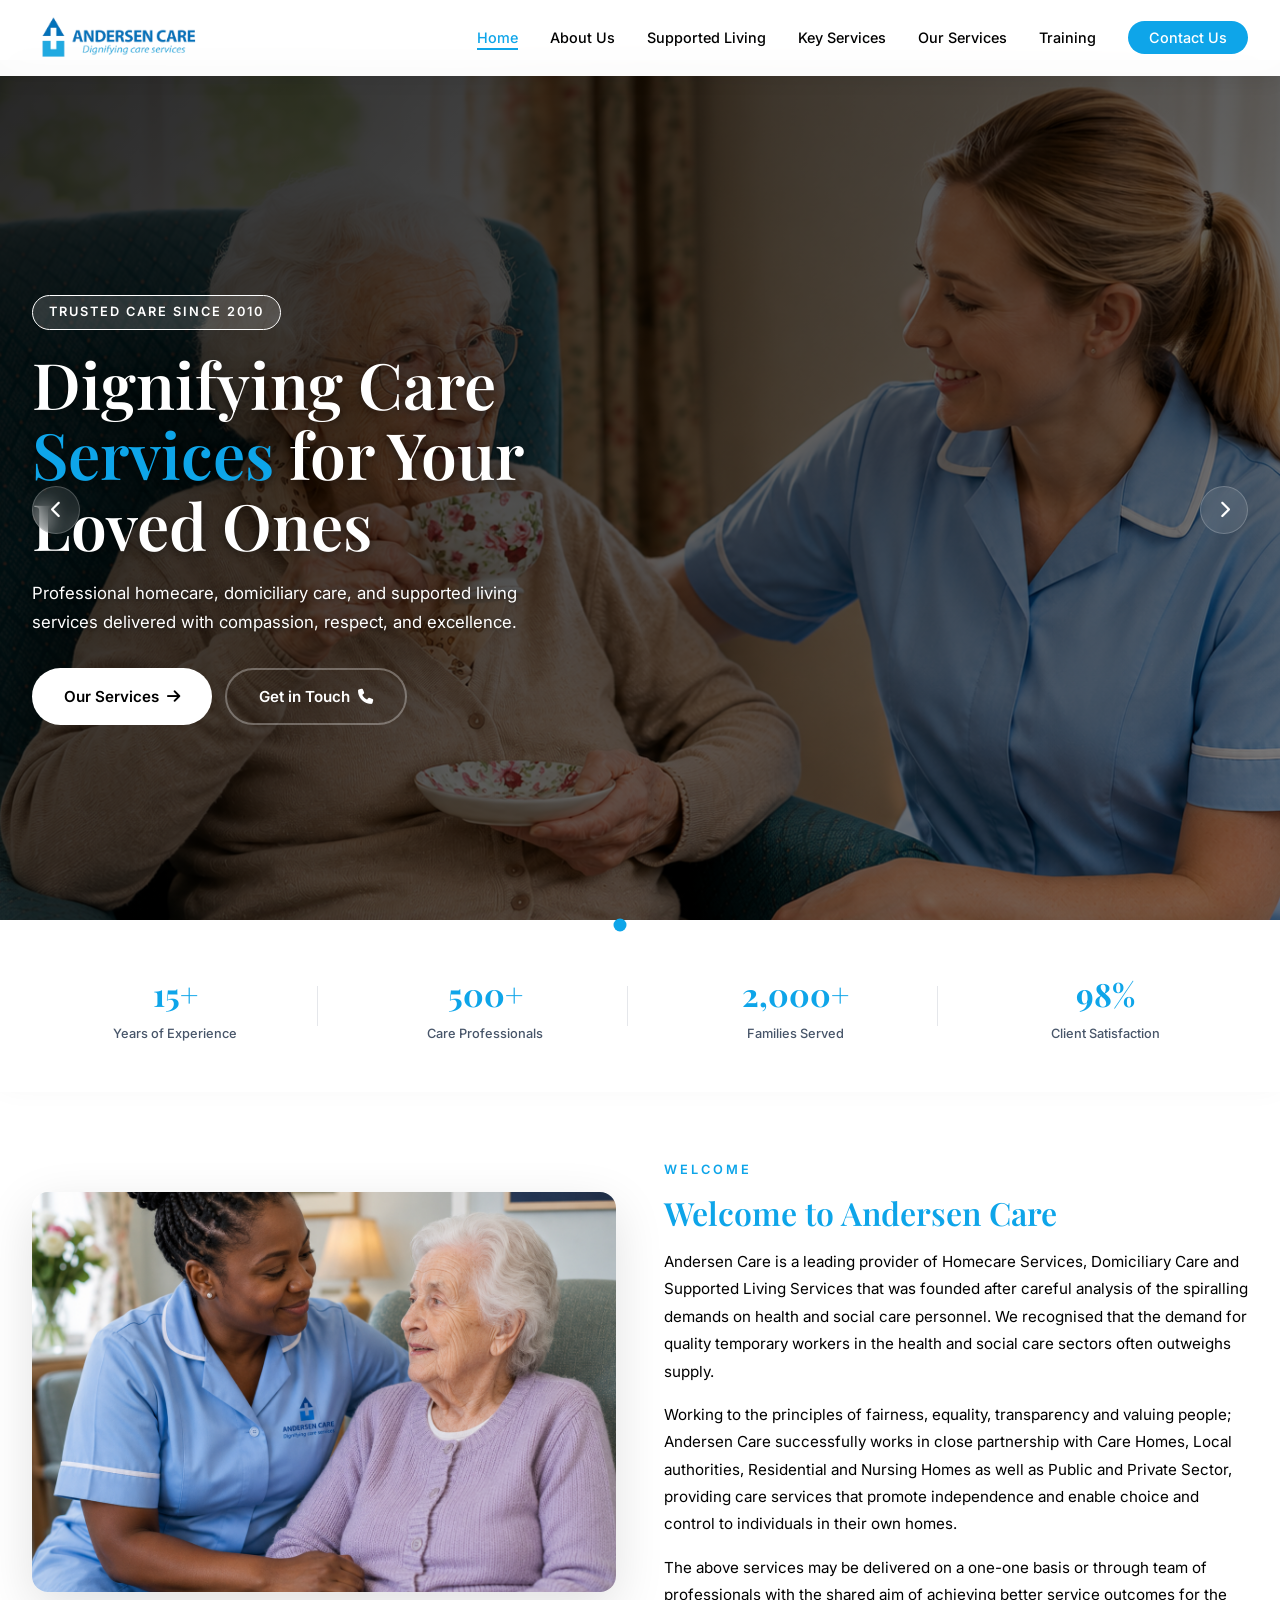
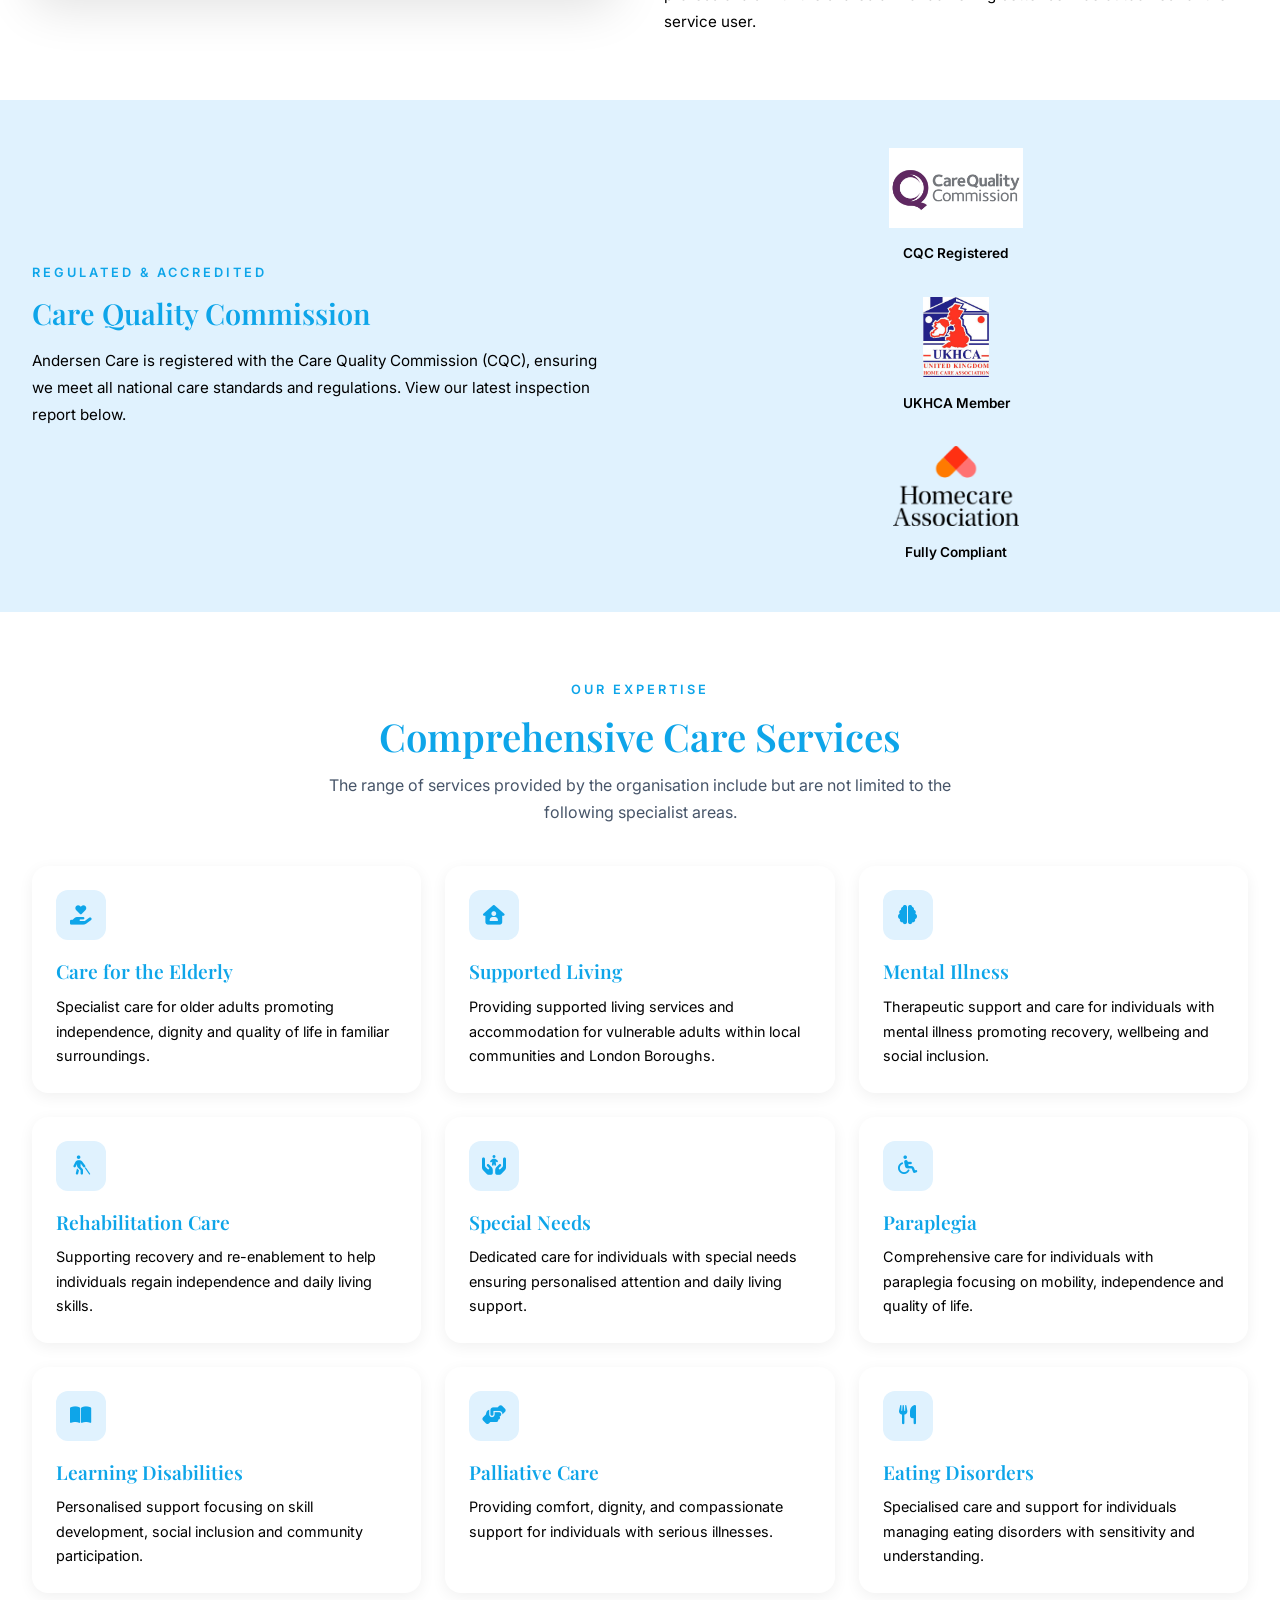
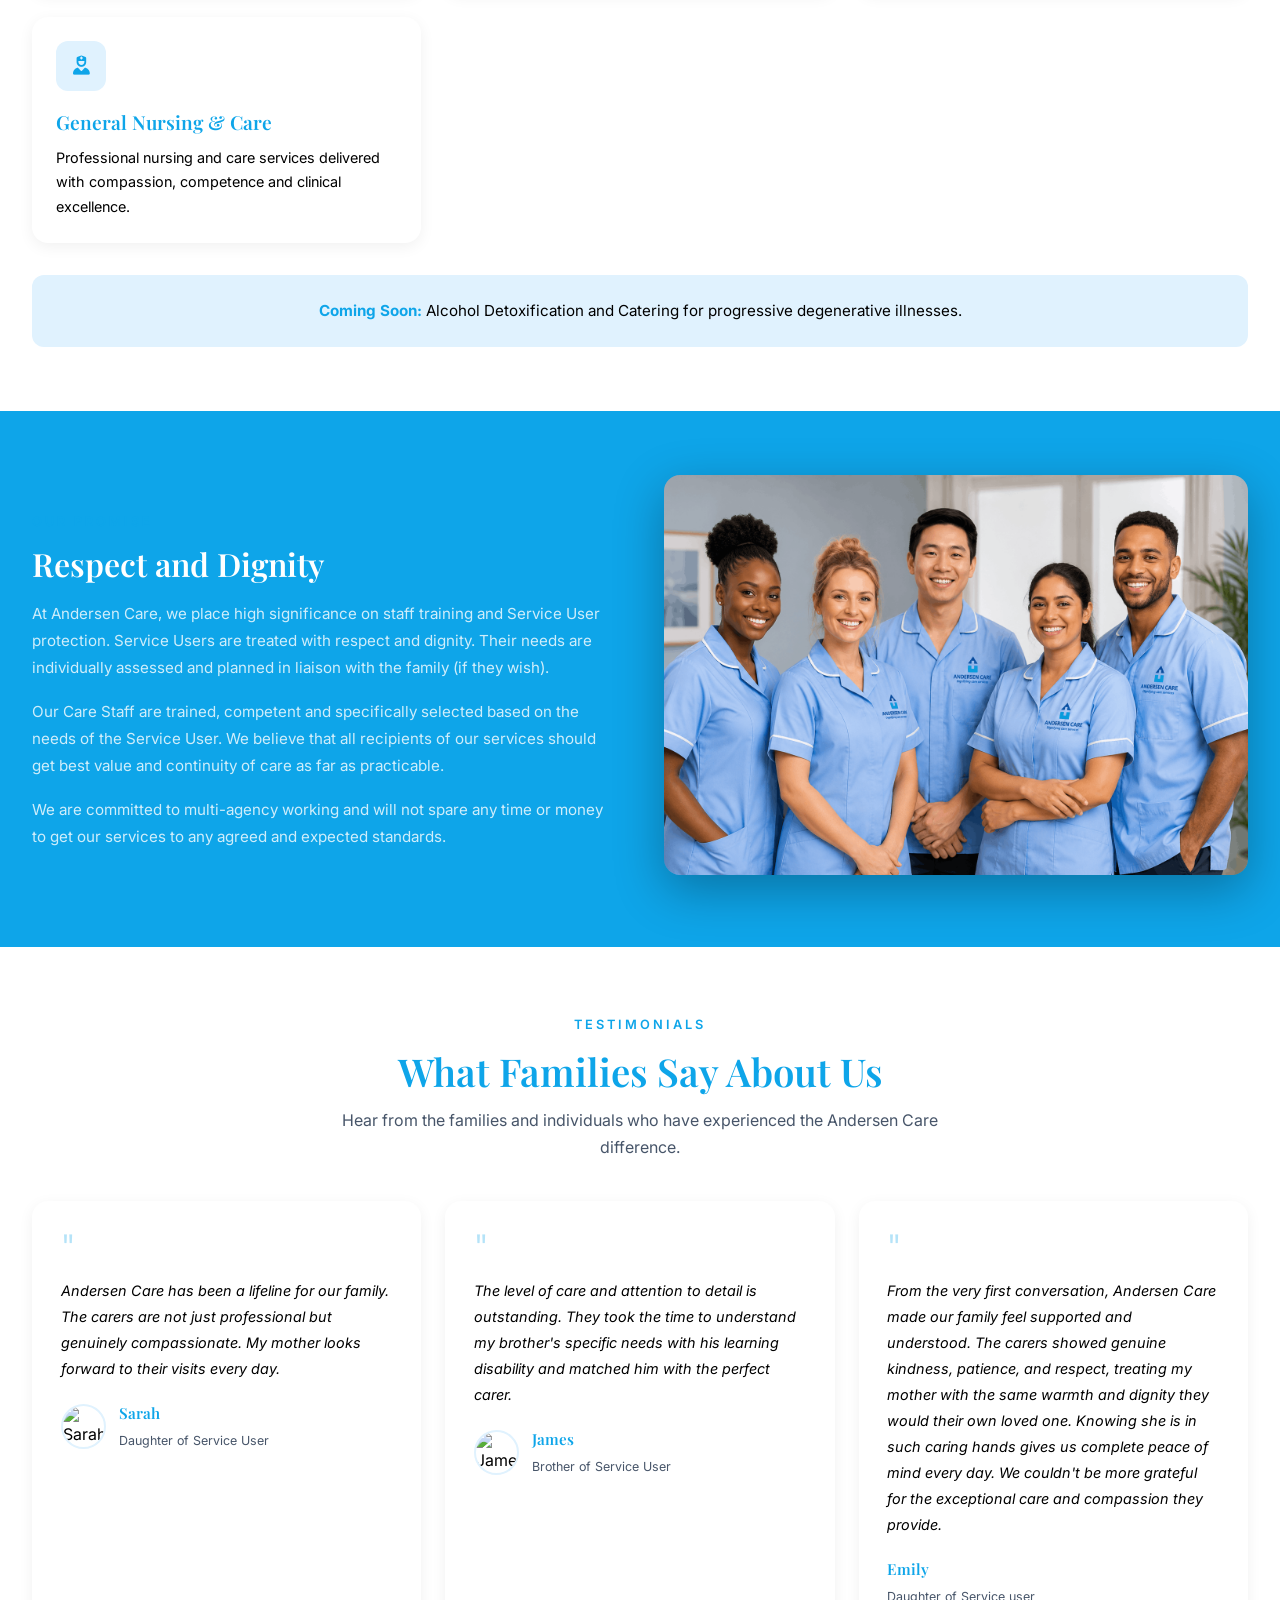
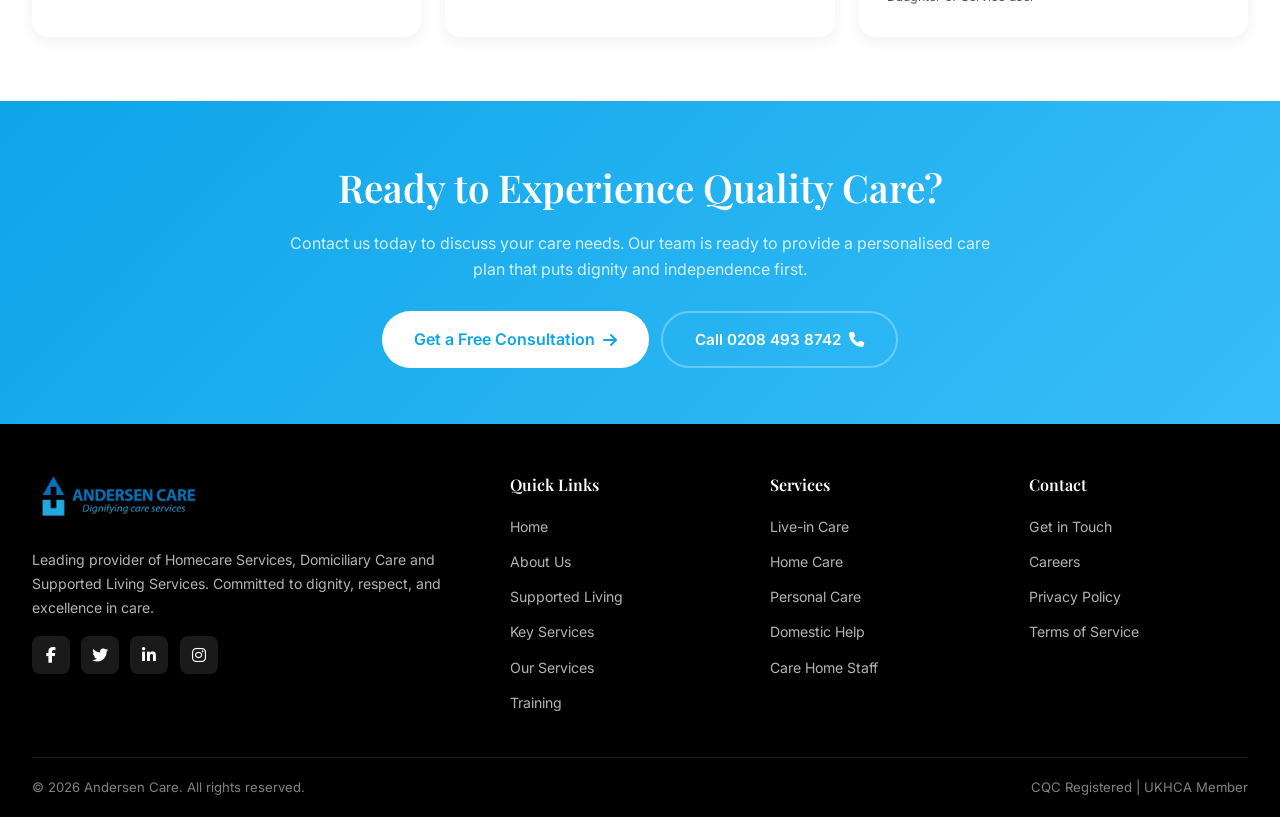
==== index.html @ 0b8f7991 "file upload" ====
<!DOCTYPE html>
<html lang="en">
<head>
    <meta charset="UTF-8">
    <meta name="viewport" content="width=device-width, initial-scale=1.0">
    <title>Andersen Care | Dignifying Care Services</title>
    <link href="https://fonts.googleapis.com/css2?family=Playfair+Display:wght@400;600;700&family=Inter:wght@300;400;500;600;700&display=swap" rel="stylesheet">
    <link rel="stylesheet" href="https://cdnjs.cloudflare.com/ajax/libs/font-awesome/6.4.0/css/all.min.css">
    <style>
        :root {
            --primary: #0ea5e9;
            --primary-light: #38bdf8;
            --secondary: #0ea5e9;
            --secondary-light: #38bdf8;
            --accent: #e0f2fe;
            --text-dark: #000000;
            --text-light: #475569;
            --white: #ffffff;
            --off-white: #ffffff;
            --transition: all 0.3s ease;
        }
        * { margin: 0; padding: 0; box-sizing: border-box; }
        body {
            font-family: 'Inter', sans-serif;
            color: var(--text-dark);
            line-height: 1.6;
            overflow-x: hidden;
            background: #ffffff;
        }
        h1, h2, h3, h4 { font-family: 'Playfair Display', serif; font-weight: 600; }

        /* Navigation */
        .navbar {
            position: fixed;
            top: 0;
            width: 100%;
            z-index: 1000;
            padding: 0.8rem 0;
            background: rgba(255,255,255,0.98);
            backdrop-filter: blur(20px);
            box-shadow: 0 2px 20px rgba(0,0,0,0.08);
        }
        .nav-container {
            max-width: 1280px;
            margin: 0 auto;
            padding: 0 2rem;
            display: flex;
            justify-content: space-between;
            align-items: center;
        }
        .logo {
            display: flex;
            align-items: center;
            gap: 0.75rem;
            text-decoration: none;
        }
        .logo-icon {
            width: 40px; height: 40px;
            background: var(--secondary);
            border-radius: 10px;
            display: flex;
            align-items: center;
            justify-content: center;
            color: var(--white);
            font-size: 1.1rem;
        }
        .logo-text {
            font-family: 'Playfair Display', serif;
            font-size: 1.4rem;
            font-weight: 700;
            color: var(--primary);
        }
        .nav-links {
            display: flex;
            gap: 2rem;
            list-style: none;
        }
        .nav-links a {
            text-decoration: none;
            color: var(--text-dark);
            font-weight: 500;
            font-size: 0.9rem;
            transition: var(--transition);
            position: relative;
        }
        .nav-links a::after {
            content: '';
            position: absolute;
            bottom: -4px; left: 0;
            width: 0; height: 2px;
            background: var(--secondary);
            transition: var(--transition);
        }
        .nav-links a:hover::after { width: 100%; }
        .nav-links a.active { color: var(--secondary); }
        .nav-links a.active::after { width: 100%; }
        .nav-cta {
            background: var(--secondary);
            color: var(--white) !important;
            padding: 0.5rem 1.3rem;
            border-radius: 50px;
            transition: var(--transition);
        }
        .nav-cta:hover { background: var(--secondary-light); }
        .nav-cta::after { display: none !important; }
        .mobile-menu-btn {
            display: none;
            background: none;
            border: none;
            color: var(--primary);
            font-size: 1.4rem;
            cursor: pointer;
        }

        /* Hero */
        .hero {
            position: relative;
            height: 100vh;
            min-height: 650px;
            overflow: hidden;
            margin-top: 60px;
        }
        .hero-slider {
            position: relative;
            height: 100%;
            width: 100%;
        }
        .hero-slide {
            position: absolute;
            top: 0; left: 0;
            width: 100%; height: 100%;
            opacity: 0;
            transition: opacity 1s ease-in-out;
            display: flex;
            align-items: center;
        }
        .hero-slide.active { opacity: 1; }
        .hero-slide-bg {
            position: absolute;
            top: 0; left: 0;
            width: 100%; height: 100%;
            background-size: cover;
            background-position: center;
        }
        .hero-slide::before {
            content: '';
            position: absolute;
            top: 0; left: 0;
            width: 100%; height: 100%;
            background: linear-gradient(135deg, rgba(0,0,0,0.85) 0%, rgba(0,0,0,0.65) 50%, rgba(0,0,0,0.45) 100%);
            z-index: 1;
        }
        .hero-content {
            position: relative;
            z-index: 2;
            max-width: 1280px;
            margin: 0 auto;
            padding: 0 2rem;
            width: 100%;
        }
        .hero-label {
            display: inline-block;
            background: rgba(255, 255, 255, 0.15);
            border: 1px solid #ffffff;
            color: #ffffff;
            padding: 0.4rem 1rem;
            border-radius: 50px;
            font-size: 0.8rem;
            font-weight: 600;
            letter-spacing: 2px;
            text-transform: uppercase;
            margin-bottom: 1.2rem;
        }
        .hero-title {
            font-size: clamp(2.2rem, 5vw, 4rem);
            color: #ffffff;
            text-shadow: 0 2px 10px rgba(0,0,0,0.5);
            line-height: 1.1;
            margin-bottom: 1.2rem;
            max-width: 650px;
        }
        .hero-title span { color: var(--secondary); }
        .hero-desc {
            font-size: 1.05rem;
            color: #ffffff;
            text-shadow: 0 1px 4px rgba(0,0,0,0.5);
            max-width: 500px;
            margin-bottom: 2rem;
            line-height: 1.7;
        }
        .hero-buttons {
            display: flex;
            gap: 0.8rem;
            flex-wrap: wrap;
        }
        .slider-dots {
            position: absolute;
            bottom: 30px;
            left: 50%;
            transform: translateX(-50%);
            display: flex;
            gap: 10px;
            z-index: 10;
        }
        .slider-dot {
            width: 10px; height: 10px;
            border-radius: 50%;
            background: rgba(255,255,255,0.3);
            cursor: pointer;
            transition: var(--transition);
        }
        .slider-dot.active {
            background: var(--secondary);
            transform: scale(1.3);
        }
        .slider-arrows {
            position: absolute;
            top: 50%;
            transform: translateY(-50%);
            width: 100%;
            display: flex;
            justify-content: space-between;
            padding: 0 2rem;
            z-index: 10;
            pointer-events: none;
        }
        .slider-arrow {
            width: 48px; height: 48px;
            border-radius: 50%;
            background: rgba(255,255,255,0.1);
            backdrop-filter: blur(10px);
            border: 1px solid rgba(255,255,255,0.2);
            color: var(--white);
            font-size: 1.1rem;
            cursor: pointer;
            transition: var(--transition);
            pointer-events: all;
            display: flex;
            align-items: center;
            justify-content: center;
        }
        .slider-arrow:hover {
            background: var(--secondary);
            border-color: var(--secondary);
        }

        /* Buttons */
        .btn-primary {
            background: #ffffff;
            color: #000000;
            padding: 0.9rem 2rem;
            border-radius: 50px;
            text-decoration: none;
            font-weight: 600;
            font-size: 0.95rem;
            transition: var(--transition);
            display: inline-flex;
            align-items: center;
            gap: 0.5rem;
            border: none;
            cursor: pointer;
        }
        .btn-primary:hover {
            background: #e0f2fe;
            color: #000000;
            transform: translateY(-2px);
            box-shadow: 0 8px 25px rgba(14, 165, 233, 0.3);
        }
        .btn-outline {
            background: transparent;
            color: #ffffff;
            border: 2px solid #ffffff;
            padding: 0.9rem 2rem;
            border-radius: 50px;
            text-decoration: none;
            font-weight: 600;
            font-size: 0.95rem;
            transition: var(--transition);
            display: inline-flex;
            align-items: center;
            gap: 0.5rem;
            border: 2px solid rgba(255,255,255,0.3);
        }
        .btn-outline:hover {
            background: #ffffff;
            color: #000000;
            transform: translateY(-2px);
        }
        .btn-white {
            background: var(--white);
            color: var(--primary);
            padding: 0.9rem 2rem;
            border-radius: 50px;
            text-decoration: none;
            font-weight: 600;
            transition: var(--transition);
            display: inline-flex;
            align-items: center;
            gap: 0.5rem;
        }
        .btn-white:hover {
            transform: translateY(-2px);
            box-shadow: 0 8px 25px rgba(0,0,0,0.2);
        }

        /* Stats Bar */
        .stats-bar {
            background: var(--white);
            padding: 2rem 0;
            position: relative;
            z-index: 5;
            margin-top: -40px;
            box-shadow: 0 -8px 30px rgba(0,0,0,0.05);
        }
        .stats-container {
            max-width: 1280px;
            margin: 0 auto;
            padding: 0 2rem;
            display: grid;
            grid-template-columns: repeat(4, 1fr);
            gap: 1.5rem;
        }
        .stat-item {
            text-align: center;
            padding: 1rem;
            position: relative;
        }
        .stat-item:not(:last-child)::after {
            content: '';
            position: absolute;
            right: 0;
            top: 50%;
            transform: translateY(-50%);
            height: 40px;
            width: 1px;
            background: #e5e7eb;
        }
        .stat-number {
            font-size: 2rem;
            font-weight: 700;
            color: var(--primary);
            font-family: 'Playfair Display', serif;
        }
        .stat-number span { color: var(--secondary); }
        .stat-label {
            color: var(--text-light);
            font-size: 0.8rem;
            margin-top: 0.3rem;
            font-weight: 500;
        }

        /* Page Header */
        .page-header {
            position: relative;
            height: 40vh;
            min-height: 300px;
            display: flex;
            align-items: center;
            justify-content: center;
            text-align: center;
            overflow: hidden;
            margin-top: 60px;
        }
        .page-header-bg {
            position: absolute;
            top: 0; left: 0;
            width: 100%; height: 100%;
            background-size: cover;
            background-position: center;
        }
        .page-header::before {
            content: '';
            position: absolute;
            top: 0; left: 0;
            width: 100%; height: 100%;
            background: linear-gradient(135deg, rgba(14,165,233,0.9) 0%, rgba(14,165,233,0.7) 100%);
            z-index: 1;
        }
        .page-header-content {
            position: relative;
            z-index: 2;
            max-width: 800px;
            padding: 0 2rem;
        }
        .page-header-label {
            display: inline-block;
            color: var(--secondary);
            font-weight: 600;
            font-size: 0.8rem;
            letter-spacing: 3px;
            text-transform: uppercase;
            margin-bottom: 0.8rem;
        }
        .page-header h1 {
            font-size: clamp(2rem, 4vw, 3.5rem);
            color: var(--white);
            line-height: 1.1;
        }
        .page-header p {
            color: rgba(255,255,255,0.8);
            font-size: 1rem;
            margin-top: 0.8rem;
            max-width: 550px;
            margin-left: auto;
            margin-right: auto;
        }

        /* Sections */
        .section { padding: 4rem 0; }
        .container {
            max-width: 1280px;
            margin: 0 auto;
            padding: 0 2rem;
        }
        .section-header {
            text-align: center;
            max-width: 650px;
            margin: 0 auto 2.5rem;
        }
        .section-label {
            display: inline-block;
            color: var(--secondary);
            font-weight: 600;
            font-size: 0.8rem;
            letter-spacing: 3px;
            text-transform: uppercase;
            margin-bottom: 0.8rem;
        }
        .section-title {
            font-size: clamp(1.6rem, 3.5vw, 2.4rem);
            color: var(--primary);
            margin-bottom: 0.8rem;
            line-height: 1.2;
        }
        .section-desc {
            color: var(--text-light);
            font-size: 1rem;
            line-height: 1.7;
        }

        /* Cards */
        .card-grid {
            display: grid;
            grid-template-columns: repeat(3, 1fr);
            gap: 1.5rem;
        }
        .card {
            background: var(--white);
            border-radius: 16px;
            overflow: hidden;
            box-shadow: 0 4px 15px rgba(0,0,0,0.06);
            transition: var(--transition);
        }
        .card:hover {
            transform: translateY(-6px);
            box-shadow: 0 15px 40px rgba(0,0,0,0.1);
        }
        .card-img {
            width: 100%;
            height: 180px;
            object-fit: cover;
            transition: var(--transition);
        }
        .card:hover .card-img { transform: scale(1.05); }
        .card-content { padding: 1.5rem; }
        .card-icon {
            width: 50px; height: 50px;
            background: var(--accent);
            border-radius: 12px;
            display: flex;
            align-items: center;
            justify-content: center;
            color: var(--primary);
            font-size: 1.2rem;
            margin-bottom: 1rem;
            transition: var(--transition);
        }
        .card:hover .card-icon {
            background: var(--primary);
            color: var(--white);
        }
        .card h3 {
            font-size: 1.2rem;
            color: var(--primary);
            margin-bottom: 0.5rem;
        }
        .card p {
            color: #000000;
            font-size: 0.9rem;
            line-height: 1.7;
        }

        /* Feature Grid */
        .feature-grid {
            display: grid;
            grid-template-columns: repeat(2, 1fr);
            gap: 1.5rem;
        }
        .feature-item {
            display: flex;
            gap: 1rem;
            padding: 1.5rem;
            background: var(--white);
            border-radius: 14px;
            box-shadow: 0 4px 15px rgba(0,0,0,0.06);
            transition: var(--transition);
        }
        .feature-item:hover {
            transform: translateX(6px);
            box-shadow: 0 10px 35px rgba(0,0,0,0.1);
        }
        .feature-icon {
            width: 45px; height: 45px;
            background: var(--accent);
            border-radius: 10px;
            display: flex;
            align-items: center;
            justify-content: center;
            color: var(--primary);
            font-size: 1.1rem;
            flex-shrink: 0;
        }
        .feature-item h4 {
            font-size: 1rem;
            color: var(--primary);
            margin-bottom: 0.3rem;
        }
        .feature-item p {
            color: #000000;
            font-size: 0.88rem;
            line-height: 1.6;
        }

        /* Check List */
        .check-list {
            list-style: none;
            margin: 1.2rem 0;
        }
        .check-list li {
            display: flex;
            align-items: flex-start;
            gap: 0.7rem;
            margin-bottom: 0.8rem;
            color: #000000;
            font-size: 0.9rem;
        }
        .check-list li i {
            color: var(--secondary);
            margin-top: 0.2rem;
            flex-shrink: 0;
        }

        /* Dark Section */
        .dark-section {
            background: var(--primary);
            color: var(--white);
            position: relative;
            overflow: hidden;
        }
        .dark-section .section-title { color: var(--white); }
        .dark-section .section-desc { color: rgba(255,255,255,0.7); }

        /* CTA Section */
        .cta-section {
            background: linear-gradient(135deg, var(--primary) 0%, var(--primary-light) 100%);
            padding: 3.5rem 0;
            position: relative;
            overflow: hidden;
        }
        .cta-content {
            text-align: center;
            position: relative;
            z-index: 1;
            max-width: 700px;
            margin: 0 auto;
        }
        .cta-content h2 {
            font-size: clamp(1.6rem, 3.5vw, 2.4rem);
            color: var(--white);
            margin-bottom: 0.8rem;
        }
        .cta-content p {
            color: rgba(255,255,255,0.8);
            font-size: 1rem;
            margin-bottom: 1.8rem;
        }
        .cta-buttons {
            display: flex;
            gap: 0.8rem;
            justify-content: center;
            flex-wrap: wrap;
        }

        /* Contact Form */
        .form-group { margin-bottom: 1.2rem; }
        .form-group label {
            display: block;
            color: var(--primary);
            font-weight: 600;
            margin-bottom: 0.3rem;
            font-size: 0.88rem;
        }
        .form-group input,
        .form-group textarea,
        .form-group select {
            width: 100%;
            padding: 0.8rem 1rem;
            border: 2px solid #e5e7eb;
            border-radius: 10px;
            font-family: 'Inter', sans-serif;
            font-size: 0.92rem;
            color: var(--text-dark);
            transition: var(--transition);
            background: #ffffff;
        }
        .form-group input:focus,
        .form-group textarea:focus,
        .form-group select:focus {
            outline: none;
            border-color: var(--secondary);
            background: var(--white);
        }
        .form-group textarea {
            resize: vertical;
            min-height: 110px;
        }
        .form-row {
            display: grid;
            grid-template-columns: 1fr 1fr;
            gap: 0.8rem;
        }
        .btn-submit {
            width: 100%;
            background: var(--primary);
            color: var(--white);
            padding: 0.9rem;
            border: none;
            border-radius: 10px;
            font-size: 0.95rem;
            font-weight: 600;
            cursor: pointer;
            transition: var(--transition);
            font-family: 'Inter', sans-serif;
        }
        .btn-submit:hover {
            background: var(--primary-light);
            transform: translateY(-2px);
        }

        /* Contact Info Cards */
        .contact-info-card {
            display: flex;
            align-items: flex-start;
            gap: 0.9rem;
            padding: 1.2rem;
            background: #ffffff;
            border-radius: 12px;
            transition: var(--transition);
        }
        .contact-info-card:hover {
            background: var(--accent);
            transform: translateX(4px);
        }
        .contact-info-card i {
            width: 40px; height: 40px;
            background: var(--primary);
            color: var(--white);
            border-radius: 10px;
            display: flex;
            align-items: center;
            justify-content: center;
            font-size: 1rem;
            flex-shrink: 0;
        }
        .contact-info-card h4 {
            color: var(--primary);
            font-size: 0.95rem;
            margin-bottom: 0.2rem;
        }
        .contact-info-card p {
            color: #000000;
            font-size: 0.85rem;
            line-height: 1.5;
        }

        /* Service Image Section */
        .service-img-section {
            display: grid;
            grid-template-columns: 1fr 1fr;
            gap: 3rem;
            align-items: center;
        }
        .service-img-section img {
            width: 100%;
            height: 380px;
            object-fit: cover;
            border-radius: 16px;
            box-shadow: 0 15px 50px rgba(0,0,0,0.12);
        }
        .service-img-section.reverse img { order: 2; }
        .service-img-section.reverse .service-text { order: 1; }

        /* PDF Service Cards */
        .pdf-service-card {
            background: var(--white);
            border-radius: 16px;
            overflow: hidden;
            box-shadow: 0 4px 15px rgba(0,0,0,0.06);
            transition: var(--transition);
            display: grid;
            grid-template-columns: 1fr 1fr;
            gap: 0;
            align-items: center;
        }
        .pdf-service-card:hover {
            transform: translateY(-4px);
            box-shadow: 0 15px 40px rgba(0,0,0,0.1);
        }
        .pdf-service-card img {
            width: 100%;
            height: 100%;
            min-height: 300px;
            object-fit: cover;
        }
        .pdf-service-card .pdf-content {
            padding: 2rem;
        }
        .pdf-service-card.reverse {
            direction: rtl;
        }
        .pdf-service-card.reverse > * {
            direction: ltr;
        }

        /* Footer */
        .footer {
            background: #000000;
            color: var(--white);
            padding: 3rem 0 1.2rem;
        }
        .footer-grid {
            display: grid;
            grid-template-columns: 2fr 1fr 1fr 1fr;
            gap: 2.5rem;
            margin-bottom: 2rem;
        }
        .footer-brand p {
            color: rgba(255,255,255,0.7);
            margin: 1rem 0;
            line-height: 1.7;
            font-size: 0.88rem;
        }
        .footer-social {
            display: flex;
            gap: 0.7rem;
        }
        .footer-social a {
            width: 38px; height: 38px;
            background: rgba(255,255,255,0.1);
            border-radius: 8px;
            display: flex;
            align-items: center;
            justify-content: center;
            color: var(--white);
            text-decoration: none;
            transition: var(--transition);
        }
        .footer-social a:hover {
            background: var(--secondary);
            transform: translateY(-2px);
        }
        .footer-column h4 {
            color: var(--white);
            font-size: 1rem;
            margin-bottom: 1rem;
        }
        .footer-column ul { list-style: none; }
        .footer-column ul li { margin-bottom: 0.6rem; }
        .footer-column ul li a {
            color: rgba(255,255,255,0.7);
            text-decoration: none;
            transition: var(--transition);
            font-size: 0.88rem;
        }
        .footer-column ul li a:hover {
            color: var(--secondary);
            padding-left: 3px;
        }
        .footer-bottom {
            border-top: 1px solid rgba(255,255,255,0.1);
            padding-top: 1.2rem;
            display: flex;
            justify-content: space-between;
            align-items: center;
            flex-wrap: wrap;
            gap: 0.8rem;
        }
        .footer-bottom p {
            color: rgba(255,255,255,0.5);
            font-size: 0.82rem;
        }

        /* Mobile Menu */
        .mobile-menu {
            position: fixed;
            top: 0;
            right: -100%;
            width: 80%;
            max-width: 350px;
            height: 100vh;
            background: var(--white);
            z-index: 2000;
            padding: 1.5rem;
            transition: var(--transition);
            box-shadow: -10px 0 30px rgba(0,0,0,0.1);
        }
        .mobile-menu.active { right: 0; }
        .mobile-menu-close {
            position: absolute;
            top: 1.2rem; right: 1.2rem;
            background: none;
            border: none;
            font-size: 1.4rem;
            color: var(--primary);
            cursor: pointer;
        }
        .mobile-menu-links {
            list-style: none;
            margin-top: 3rem;
        }
        .mobile-menu-links li { margin-bottom: 1.1rem; }
        .mobile-menu-links a {
            text-decoration: none;
            color: var(--primary);
            font-size: 1.1rem;
            font-weight: 600;
            transition: var(--transition);
        }
        .mobile-menu-links a:hover { color: var(--secondary); }
        .mobile-overlay {
            position: fixed;
            top: 0; left: 0;
            width: 100%; height: 100%;
            background: rgba(0,0,0,0.5);
            z-index: 1999;
            opacity: 0;
            visibility: hidden;
            transition: var(--transition);
        }
        .mobile-overlay.active {
            opacity: 1;
            visibility: visible;
        }

        /* Responsive */
        @media (max-width: 1024px) {
            .card-grid { grid-template-columns: repeat(2, 1fr); }
            .feature-grid { grid-template-columns: 1fr; }
            .footer-grid { grid-template-columns: repeat(2, 1fr); }
            .service-img-section { grid-template-columns: 1fr; gap: 2rem; }
            .service-img-section img { height: 300px; }
            .pdf-service-card { grid-template-columns: 1fr; }
            .pdf-service-card.reverse { direction: ltr; }
            .stats-container { grid-template-columns: repeat(2, 1fr); }
            .stat-item:nth-child(2)::after { display: none; }
        }
        @media (max-width: 768px) {
            .nav-links { display: none; }
            .mobile-menu-btn { display: block; }
            .card-grid { grid-template-columns: 1fr; }
            .footer-grid { grid-template-columns: 1fr; gap: 1.5rem; }
            .form-row { grid-template-columns: 1fr; }
            .page-header { min-height: 250px; }
            .hero-buttons { flex-direction: column; }
            .btn-primary, .btn-outline { width: 100%; justify-content: center; }
            .stats-container { grid-template-columns: 1fr; }
            .stat-item::after { display: none !important; }
        }

        /* Scroll Animation */
        .fade-in {
            opacity: 0;
            transform: translateY(20px);
            transition: opacity 0.6s ease, transform 0.6s ease;
        }
        .fade-in.visible {
            opacity: 1;
            transform: translateY(0);
        }
    </style>
</head>
<body>
    <nav class="navbar" id="navbar">
        <div class="nav-container">
            <a href="index.html" class="logo">
                <img src="and.png" alt="Andersen Care" style="height: 50px; width: auto; object-fit: contain;">
            </a>
            <ul class="nav-links">
                <li><a href="index.html" class="active">Home</a></li>
                <li><a href="about-us.html">About Us</a></li>
                <li><a href="supported-living.html">Supported Living</a></li>
                <li><a href="key-services.html">Key Services</a></li>
                <li><a href="our-services.html">Our Services</a></li>
                <li><a href="training.html">Training</a></li>
                <li><a href="contact-us.html" class="nav-cta">Contact Us</a></li>
            </ul>
            <button class="mobile-menu-btn" id="mobileMenuBtn"><i class="fas fa-bars"></i></button>
        </div>
    </nav>

    <div class="mobile-overlay" id="mobileOverlay"></div>
    <div class="mobile-menu" id="mobileMenu">
        <button class="mobile-menu-close" id="mobileMenuClose"><i class="fas fa-times"></i></button>
        <ul class="mobile-menu-links">
            <li><a href="index.html">Home</a></li>
            <li><a href="about-us.html">About Us</a></li>
            <li><a href="supported-living.html">Supported Living</a></li>
            <li><a href="key-services.html">Key Services</a></li>
            <li><a href="our-services.html">Our Services</a></li>
            <li><a href="training.html">Training</a></li>
            <li><a href="contact-us.html">Contact Us</a></li>
        </ul>
    </div>

    <!-- Hero Slider -->
    <section class="hero" id="home">
        <div class="hero-slider">
            <div class="hero-slide active">
                <div class="hero-slide-bg" style="background-image: url('elderly.png');"></div>
                <div class="hero-content">
                    <span class="hero-label">Trusted Care Since 2010</span>
                    <h1 class="hero-title">Dignifying Care <span>Services</span> for Your Loved Ones</h1>
                    <p class="hero-desc">Professional homecare, domiciliary care, and supported living services delivered with compassion, respect, and excellence.</p>
                    <div class="hero-buttons">
                        <a href="key-services.html" class="btn-primary">Our Services <i class="fas fa-arrow-right"></i></a>
                        <a href="contact-us.html" class="btn-outline">Get in Touch <i class="fas fa-phone"></i></a>
                    </div>
                </div>
            </div>
            <div class="hero-slide">
                <div class="hero-slide-bg" style="background-image: url('ban2.png');"></div>
                <div class="hero-content">
                    <span class="hero-label">Compassionate Support</span>
                    <h1 class="hero-title">Personalised Care <span>Tailored</span> to Individual Needs</h1>
                    <p class="hero-desc">From elderly care to supported living, our trained professionals provide services that promote independence and enable choice.</p>
                    <div class="hero-buttons">
                        <a href="about-us.html" class="btn-primary">Learn More <i class="fas fa-arrow-right"></i></a>
                        <a href="contact-us.html" class="btn-outline">Book a Consultation <i class="fas fa-calendar"></i></a>
                    </div>
                </div>
            </div>
            <div class="hero-slide">
                <div class="hero-slide-bg" style="background-image: url('ban1.png');"></div>
                <div class="hero-content">
                    <span class="hero-label">Excellence in Care</span>
                    <h1 class="hero-title">Qualified Staff <span>Dedicated</span> to Your Wellbeing</h1>
                    <p class="hero-desc">Our care staff are trained, competent, and specifically selected based on the needs of each service user.</p>
                    <div class="hero-buttons">
                        <a href="training.html" class="btn-primary">Our Training <i class="fas fa-arrow-right"></i></a>
                        <a href="contact-us.html" class="btn-outline">Contact Today <i class="fas fa-envelope"></i></a>
                    </div>
                </div>
            </div>
        </div>
        <div class="slider-dots">
            <div class="slider-dot active" data-slide="0"></div>
            <div class="slider-dot" data-slide="1"></div>
            <div class="slider-dot" data-slide="2"></div>
        </div>
        <div class="slider-arrows">
            <button class="slider-arrow" id="prevSlide"><i class="fas fa-chevron-left"></i></button>
            <button class="slider-arrow" id="nextSlide"><i class="fas fa-chevron-right"></i></button>
        </div>
    </section>

    <!-- Stats Bar -->
    <div class="stats-bar">
        <div class="stats-container">
            <div class="stat-item">
                <div class="stat-number">15<span>+</span></div>
                <div class="stat-label">Years of Experience</div>
            </div>
            <div class="stat-item">
                <div class="stat-number">500<span>+</span></div>
                <div class="stat-label">Care Professionals</div>
            </div>
            <div class="stat-item">
                <div class="stat-number">2,000<span>+</span></div>
                <div class="stat-label">Families Served</div>
            </div>
            <div class="stat-item">
                <div class="stat-number">98<span>%</span></div>
                <div class="stat-label">Client Satisfaction</div>
            </div>
        </div>
    </div>

    <!-- Welcome Section - EXACT HOMEPAGE CONTENT -->
    <section class="section" style="background: #ffffff;">
        <div class="container">
            <div style="display: grid; grid-template-columns: 1fr 1fr; gap: 3rem; align-items: center;">
                <div class="fade-in">
                    <img src="welcome.png" alt="Care professional" style="width: 100%; height: 400px; object-fit: cover; border-radius: 16px; box-shadow: 0 15px 50px rgba(0,0,0,0.12);">
                </div>
                <div class="fade-in">
                    <span class="section-label">Welcome</span>
                    <h2 style="font-size: 2rem; color: var(--primary); margin-bottom: 1rem; line-height: 1.2; font-family: 'Playfair Display', serif;">Welcome to Andersen Care</h2>
                    <p style="color: var(--text-dark); margin-bottom: 1rem; line-height: 1.8; font-size: 0.95rem;">Andersen Care is a leading provider of Homecare Services, Domiciliary Care and Supported Living Services that was founded after careful analysis of the spiralling demands on health and social care personnel. We recognised that the demand for quality temporary workers in the health and social care sectors often outweighs supply.</p>
                    <p style="color: var(--text-dark); margin-bottom: 1rem; line-height: 1.8; font-size: 0.95rem;">Working to the principles of fairness, equality, transparency and valuing people; Andersen Care successfully works in close partnership with Care Homes, Local authorities, Residential and Nursing Homes as well as Public and Private Sector, providing care services that promote independence and enable choice and control to individuals in their own homes.</p>
                    <p style="color: var(--text-dark); line-height: 1.8; font-size: 0.95rem;">The above services may be delivered on a one-one basis or through team of professionals with the shared aim of achieving better service outcomes for the service user.</p>
                </div>
            </div>
        </div>
    </section>

    <!-- CQC Widget & Accreditations -->
    <section class="section" style="background: #e0f2fe; padding: 3rem 0;">
        <div class="container">
            <div style="display: grid; grid-template-columns: 1fr 1fr; gap: 3rem; align-items: center;">
                <div class="fade-in">
                    <span class="section-label">Regulated & Accredited</span>
                    <h2 style="font-size: 1.8rem; color: var(--primary); margin-bottom: 1rem; line-height: 1.2; font-family: 'Playfair Display', serif;">Care Quality Commission</h2>
                    <p style="color: var(--text-dark); margin-bottom: 1.5rem; line-height: 1.8; font-size: 0.95rem;">Andersen Care is registered with the Care Quality Commission (CQC), ensuring we meet all national care standards and regulations. View our latest inspection report below.</p>
                    <script type="text/javascript" src="https://www.cqc.org.uk/sites/all/modules/custom/cqc_widget/widget.js?data-id=1-288773125&data-host=https://www.cqc.org.uk&type=location"></script>
                </div>
                <div class="fade-in" style="display: flex; flex-direction: column; gap: 2rem; align-items: center;">
                    <div style="text-align: center;">
                        <img src="cqc.png" alt="Care Quality Commission" style="height: 80px; width: auto; margin-bottom: 0.5rem;">
                        <p style="color: var(--text-dark); font-size: 0.85rem; font-weight: 600;">CQC Registered</p>
                    </div>
                    <div style="text-align: center;">
                        <img src="ukhca.jpg" alt="UKHCA" style="height: 80px; width: auto; margin-bottom: 0.5rem;">
                        <p style="color: var(--text-dark); font-size: 0.85rem; font-weight: 600;">UKHCA Member</p>
                    </div>
                    <div style="text-align: center;">
                        <img src="unnamed.png" alt="Accreditation" style="height: 80px; width: auto; margin-bottom: 0.5rem;">
                        <p style="color: var(--text-dark); font-size: 0.85rem; font-weight: 600;">Fully Compliant</p>
                    </div>
                </div>
            </div>
        </div>
    </section>

    <!-- Services Range Section -->
    <section class="section">
        <div class="container">
            <div class="section-header fade-in">
                <span class="section-label">Our Expertise</span>
                <h2 class="section-title">Comprehensive Care Services</h2>
                <p class="section-desc">The range of services provided by the organisation include but are not limited to the following specialist areas.</p>
            </div>
            <div class="card-grid">
                <div class="card fade-in">
                    <div class="card-content">
                        <div class="card-icon"><i class="fas fa-hand-holding-heart"></i></div>
                        <h3>Care for the Elderly</h3>
                        <p>Specialist care for older adults promoting independence, dignity and quality of life in familiar surroundings.</p>
                    </div>
                </div>
                <div class="card fade-in">
                    <div class="card-content">
                        <div class="card-icon"><i class="fas fa-house-user"></i></div>
                        <h3>Supported Living</h3>
                        <p>Providing supported living services and accommodation for vulnerable adults within local communities and London Boroughs.</p>
                    </div>
                </div>
                <div class="card fade-in">
                    <div class="card-content">
                        <div class="card-icon"><i class="fas fa-brain"></i></div>
                        <h3>Mental Illness</h3>
                        <p>Therapeutic support and care for individuals with mental illness promoting recovery, wellbeing and social inclusion.</p>
                    </div>
                </div>
                <div class="card fade-in">
                    <div class="card-content">
                        <div class="card-icon"><i class="fas fa-person-walking-with-cane"></i></div>
                        <h3>Rehabilitation Care</h3>
                        <p>Supporting recovery and re-enablement to help individuals regain independence and daily living skills.</p>
                    </div>
                </div>
                <div class="card fade-in">
                    <div class="card-content">
                        <div class="card-icon"><i class="fas fa-hands-holding-child"></i></div>
                        <h3>Special Needs</h3>
                        <p>Dedicated care for individuals with special needs ensuring personalised attention and daily living support.</p>
                    </div>
                </div>
                <div class="card fade-in">
                    <div class="card-content">
                        <div class="card-icon"><i class="fas fa-wheelchair"></i></div>
                        <h3>Paraplegia</h3>
                        <p>Comprehensive care for individuals with paraplegia focusing on mobility, independence and quality of life.</p>
                    </div>
                </div>
                <div class="card fade-in">
                    <div class="card-content">
                        <div class="card-icon"><i class="fas fa-book-open"></i></div>
                        <h3>Learning Disabilities</h3>
                        <p>Personalised support focusing on skill development, social inclusion and community participation.</p>
                    </div>
                </div>
                <div class="card fade-in">
                    <div class="card-content">
                        <div class="card-icon"><i class="fas fa-hands-helping"></i></div>
                        <h3>Palliative Care</h3>
                        <p>Providing comfort, dignity, and compassionate support for individuals with serious illnesses.</p>
                    </div>
                </div>
                <div class="card fade-in">
                    <div class="card-content">
                        <div class="card-icon"><i class="fas fa-utensils"></i></div>
                        <h3>Eating Disorders</h3>
                        <p>Specialised care and support for individuals managing eating disorders with sensitivity and understanding.</p>
                    </div>
                </div>
                <div class="card fade-in">
                    <div class="card-content">
                        <div class="card-icon"><i class="fas fa-user-nurse"></i></div>
                        <h3>General Nursing & Care</h3>
                        <p>Professional nursing and care services delivered with compassion, competence and clinical excellence.</p>
                    </div>
                </div>
            </div>
            <div style="text-align: center; margin-top: 2rem; padding: 1.5rem; background: var(--accent); border-radius: 12px;">
                <p style="color: var(--text-dark); font-size: 0.95rem;"><strong style="color: var(--primary);">Coming Soon:</strong> Alcohol Detoxification and Catering for progressive degenerative illnesses.</p>
            </div>
        </div>
    </section>

    <!-- Respect and Dignity Section -->
    <section class="section dark-section">
        <div class="container">
            <div style="display: grid; grid-template-columns: 1fr 1fr; gap: 3rem; align-items: center;">
                <div class="fade-in">
                    <span class="section-label">Our Promise</span>
                    <h2 style="font-size: 2rem; color: var(--white); margin-bottom: 1rem; line-height: 1.2; font-family: 'Playfair Display', serif;">Respect and Dignity</h2>
                    <p style="color: rgba(255,255,255,0.8); margin-bottom: 1rem; line-height: 1.8; font-size: 0.95rem;">At Andersen Care, we place high significance on staff training and Service User protection. Service Users are treated with respect and dignity. Their needs are individually assessed and planned in liaison with the family (if they wish).</p>
                    <p style="color: rgba(255,255,255,0.8); margin-bottom: 1rem; line-height: 1.8; font-size: 0.95rem;">Our Care Staff are trained, competent and specifically selected based on the needs of the Service User. We believe that all recipients of our services should get best value and continuity of care as far as practicable.</p>
                    <p style="color: rgba(255,255,255,0.8); line-height: 1.8; font-size: 0.95rem;">We are committed to multi-agency working and will not spare any time or money to get our services to any agreed and expected standards.</p>
                </div>
                <div class="fade-in">
                    <img src="caregroup.png" alt="Respect and dignity" style="width: 100%; height: 400px; object-fit: cover; border-radius: 16px; box-shadow: 0 15px 50px rgba(0,0,0,0.3);">
                </div>
            </div>
        </div>
    </section>

    <!-- Testimonials -->
    <section class="section" style="background: #ffffff;">
        <div class="container">
            <div class="section-header fade-in">
                <span class="section-label">Testimonials</span>
                <h2 class="section-title">What Families Say About Us</h2>
                <p class="section-desc">Hear from the families and individuals who have experienced the Andersen Care difference.</p>
            </div>
            <div class="card-grid">
                <div class="card fade-in" style="padding: 1.8rem;">
                    <div style="font-size: 2.2rem; color: var(--secondary); opacity: 0.3; line-height: 1; margin-bottom: 0.8rem;">"</div>
                    <p style="color: var(--text-dark); font-size: 0.9rem; line-height: 1.8; margin-bottom: 1.2rem; font-style: italic;">Andersen Care has been a lifeline for our family. The carers are not just professional but genuinely compassionate. My mother looks forward to their visits every day.</p>
                    <div style="display: flex; align-items: center; gap: 0.8rem;">
                        <img src="https://images.unsplash.com/photo-1438761681033-6461ffad8d80?w=100&q=80" alt="Sarah" style="width: 45px; height: 45px; border-radius: 50%; object-fit: cover; border: 2px solid var(--accent);">
                        <div>
                            <h4 style="color: var(--primary); font-size: 0.95rem; margin-bottom: 0.1rem;">Sarah</h4>
                            <span style="color: #475569; font-size: 0.78rem;">Daughter of Service User</span>
                        </div>
                    </div>
                </div>
                <div class="card fade-in" style="padding: 1.8rem;">
                    <div style="font-size: 2.2rem; color: var(--secondary); opacity: 0.3; line-height: 1; margin-bottom: 0.8rem;">"</div>
                    <p style="color: var(--text-dark); font-size: 0.9rem; line-height: 1.8; margin-bottom: 1.2rem; font-style: italic;">The level of care and attention to detail is outstanding. They took the time to understand my brother's specific needs with his learning disability and matched him with the perfect carer.</p>
                    <div style="display: flex; align-items: center; gap: 0.8rem;">
                        <img src="https://images.unsplash.com/photo-1507003211169-0a1dd7228f2d?w=100&q=80" alt="James" style="width: 45px; height: 45px; border-radius: 50%; object-fit: cover; border: 2px solid var(--accent);">
                        <div>
                            <h4 style="color: var(--primary); font-size: 0.95rem; margin-bottom: 0.1rem;">James</h4>
                            <span style="color: #475569; font-size: 0.78rem;">Brother of Service User</span>
                        </div>
                    </div>
                </div>
                <div class="card fade-in" style="padding: 1.8rem;">
                    <div style="font-size: 2.2rem; color: var(--secondary); opacity: 0.3; line-height: 1; margin-bottom: 0.8rem;">"</div>
                    <p style="color: var(--text-dark); font-size: 0.9rem; line-height: 1.8; margin-bottom: 1.2rem; font-style: italic;">From the very first conversation, Andersen Care made our family feel supported and understood. The carers showed genuine kindness, patience, and respect, treating my mother with the same warmth and dignity they would their own loved one. Knowing she is in such caring hands gives us complete peace of mind every day. We couldn't be more grateful for the exceptional care and compassion they provide.</p>
                   
                            <h4 style="color: var(--primary); font-size: 0.95rem; margin-bottom: 0.1rem;">Emily</h4>
                            <span style="color: #475569; font-size: 0.78rem;">Daughter of Service user</span>
                        </div>
                    </div>
                </div>
            </div>
        </div>
    </section>

    <!-- CTA -->
    <section class="cta-section">
        <div class="container">
            <div class="cta-content">
                <h2>Ready to Experience Quality Care?</h2>
                <p>Contact us today to discuss your care needs. Our team is ready to provide a personalised care plan that puts dignity and independence first.</p>
                <div class="cta-buttons">
                    <a href="contact-us.html" class="btn-white">Get a Free Consultation <i class="fas fa-arrow-right"></i></a>
                    <a href="tel:02084938742" class="btn-outline">Call 0208 493 8742 <i class="fas fa-phone"></i></a>
                </div>
            </div>
        </div>
    </section>

    <script>
        // Hero Slider
        const slides = document.querySelectorAll('.hero-slide');
        const dots = document.querySelectorAll('.slider-dot');
        let currentSlide = 0;
        let slideInterval;

        function showSlide(index) {
            slides.forEach((slide, i) => {
                slide.classList.remove('active');
                slide.style.opacity = '0';
                dots[i].style.background = 'rgba(255,255,255,0.3)';
                dots[i].style.transform = 'scale(1)';
            });
            slides[index].classList.add('active');
            slides[index].style.opacity = '1';
            dots[index].style.background = 'var(--secondary)';
            dots[index].style.transform = 'scale(1.3)';
            currentSlide = index;
        }

        function nextSlide() { showSlide((currentSlide + 1) % slides.length); }
        function prevSlide() { showSlide((currentSlide - 1 + slides.length) % slides.length); }
        function startAutoSlide() { slideInterval = setInterval(nextSlide, 6000); }
        function stopAutoSlide() { clearInterval(slideInterval); }

        document.getElementById('nextSlide').addEventListener('click', () => { stopAutoSlide(); nextSlide(); startAutoSlide(); });
        document.getElementById('prevSlide').addEventListener('click', () => { stopAutoSlide(); prevSlide(); startAutoSlide(); });
        dots.forEach((dot, index) => {
            dot.addEventListener('click', () => { stopAutoSlide(); showSlide(index); startAutoSlide(); });
        });
        startAutoSlide();
    </script>

    <footer class="footer">
        <div class="container">
            <div class="footer-grid">
                <div class="footer-brand">
                    <a href="index.html" class="logo" style="margin-bottom: 0.6rem; display: inline-flex; align-items: center; gap: 0.75rem;">
                        <img src="and.png" alt="Andersen Care" style="height: 50px; width: auto; object-fit: contain;">
                    </a>
                    <p>Leading provider of Homecare Services, Domiciliary Care and Supported Living Services. Committed to dignity, respect, and excellence in care.</p>
                    <div class="footer-social">
                        <a href="#"><i class="fab fa-facebook-f"></i></a>
                        <a href="#"><i class="fab fa-twitter"></i></a>
                        <a href="#"><i class="fab fa-linkedin-in"></i></a>
                        <a href="#"><i class="fab fa-instagram"></i></a>
                    </div>
                </div>
                <div class="footer-column">
                    <h4>Quick Links</h4>
                    <ul>
                        <li><a href="index.html">Home</a></li>
                        <li><a href="about-us.html">About Us</a></li>
                        <li><a href="supported-living.html">Supported Living</a></li>
                        <li><a href="key-services.html">Key Services</a></li>
                        <li><a href="our-services.html">Our Services</a></li>
                        <li><a href="training.html">Training</a></li>
                    </ul>
                </div>
                <div class="footer-column">
                    <h4>Services</h4>
                    <ul>
                        <li><a href="our-services.html">Live-in Care</a></li>
                        <li><a href="our-services.html">Home Care</a></li>
                        <li><a href="our-services.html">Personal Care</a></li>
                        <li><a href="our-services.html">Domestic Help</a></li>
                        <li><a href="our-services.html">Care Home Staff</a></li>
                    </ul>
                </div>
                <div class="footer-column">
                    <h4>Contact</h4>
                    <ul>
                        <li><a href="contact-us.html">Get in Touch</a></li>
                        <li><a href="#">Careers</a></li>
                        <li><a href="#">Privacy Policy</a></li>
                        <li><a href="#">Terms of Service</a></li>
                    </ul>
                </div>
            </div>
            <div class="footer-bottom">
                <p>&copy; 2026 Andersen Care. All rights reserved.</p>
                <p>CQC Registered | UKHCA Member</p>
            </div>
        </div>
    </footer>

    <script>
        // Mobile Menu
        const mobileMenuBtn = document.getElementById('mobileMenuBtn');
        const mobileMenu = document.getElementById('mobileMenu');
        const mobileMenuClose = document.getElementById('mobileMenuClose');
        const mobileOverlay = document.getElementById('mobileOverlay');
        const mobileLinks = document.querySelectorAll('.mobile-menu-links a');

        function openMobileMenu() {
            mobileMenu.classList.add('active');
            mobileOverlay.classList.add('active');
            document.body.style.overflow = 'hidden';
        }
        function closeMobileMenu() {
            mobileMenu.classList.remove('active');
            mobileOverlay.classList.remove('active');
            document.body.style.overflow = '';
        }
        mobileMenuBtn.addEventListener('click', openMobileMenu);
        mobileMenuClose.addEventListener('click', closeMobileMenu);
        mobileOverlay.addEventListener('click', closeMobileMenu);
        mobileLinks.forEach(link => link.addEventListener('click', closeMobileMenu));

        // Scroll Animation
        const fadeElements = document.querySelectorAll('.fade-in');
        const observer = new IntersectionObserver((entries) => {
            entries.forEach(entry => {
                if (entry.isIntersecting) entry.target.classList.add('visible');
            });
        }, { threshold: 0.1 });
        fadeElements.forEach(el => observer.observe(el));

        // Smooth Scroll
        document.querySelectorAll('a[href^="#"]').forEach(anchor => {
            anchor.addEventListener('click', function(e) {
                e.preventDefault();
                const target = document.querySelector(this.getAttribute('href'));
                if (target) target.scrollIntoView({ behavior: 'smooth', block: 'start' });
            });
        });
    </script>
</body>
</html>
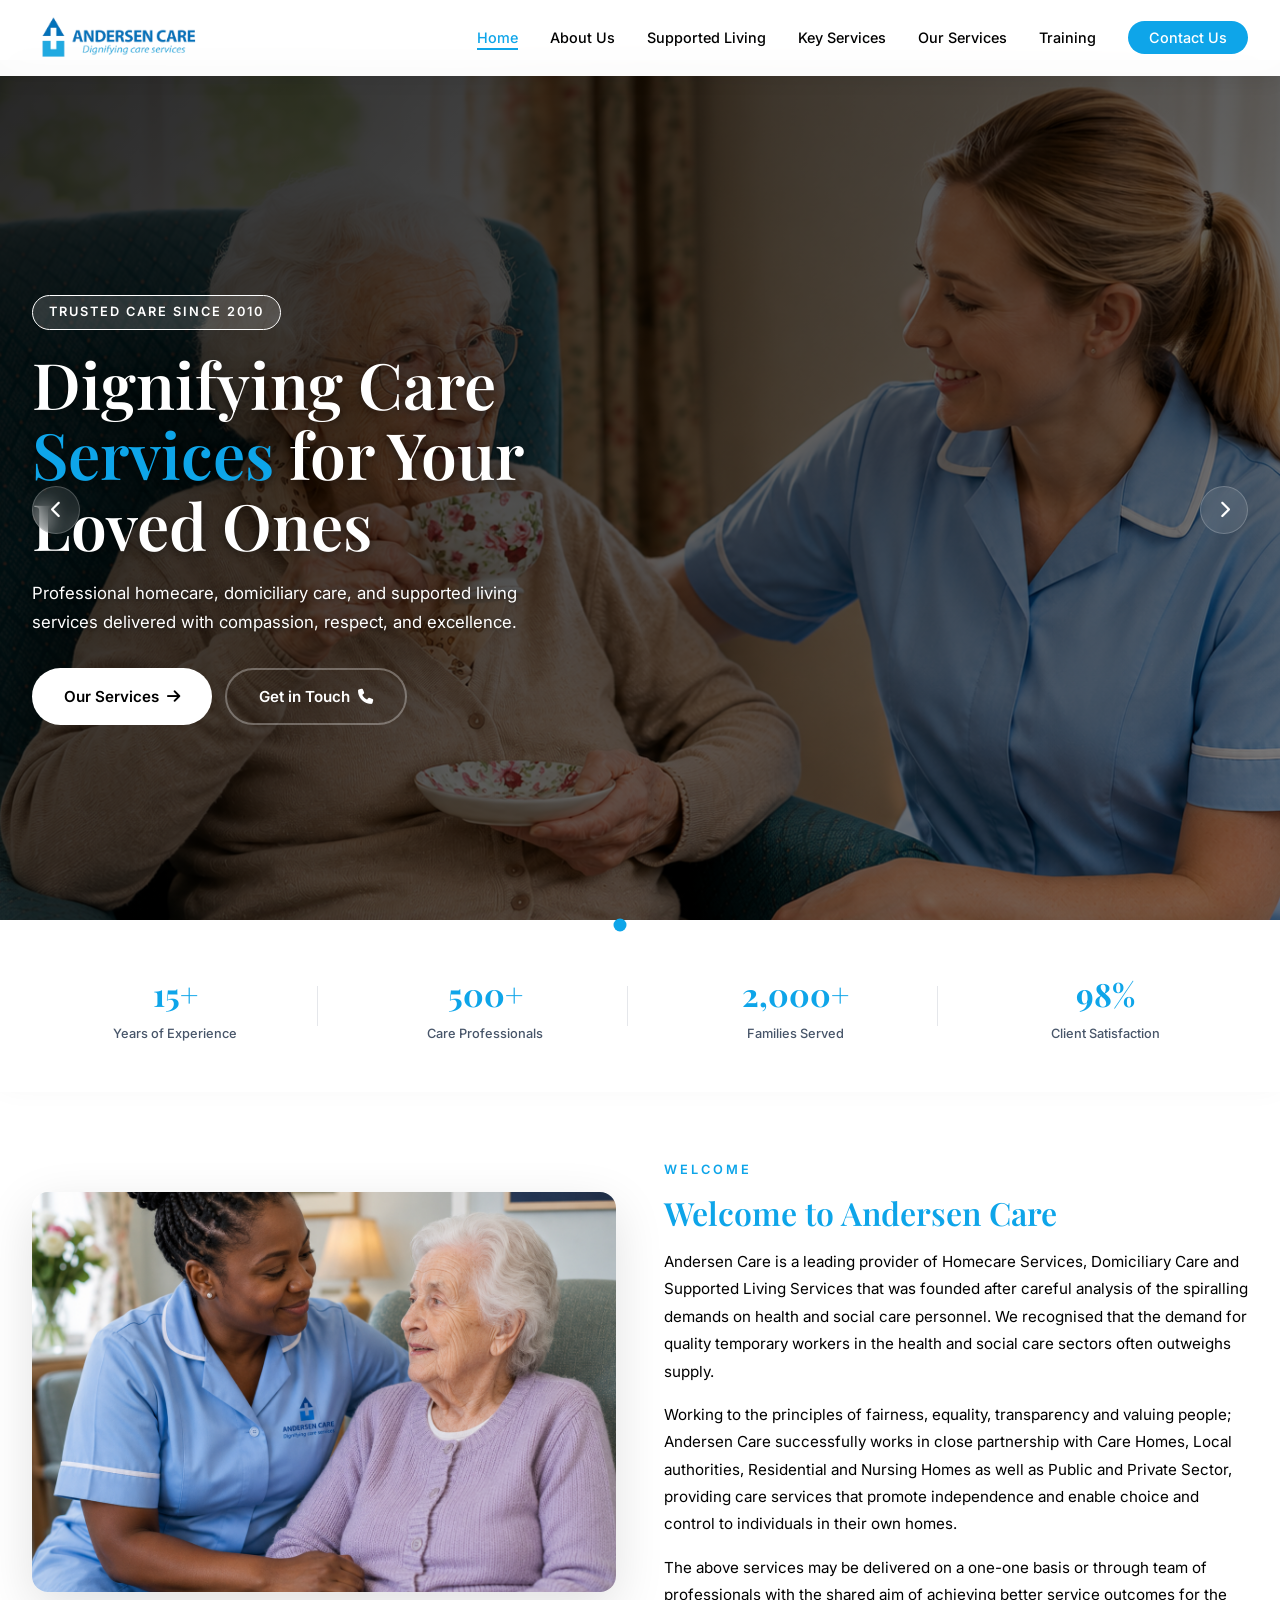
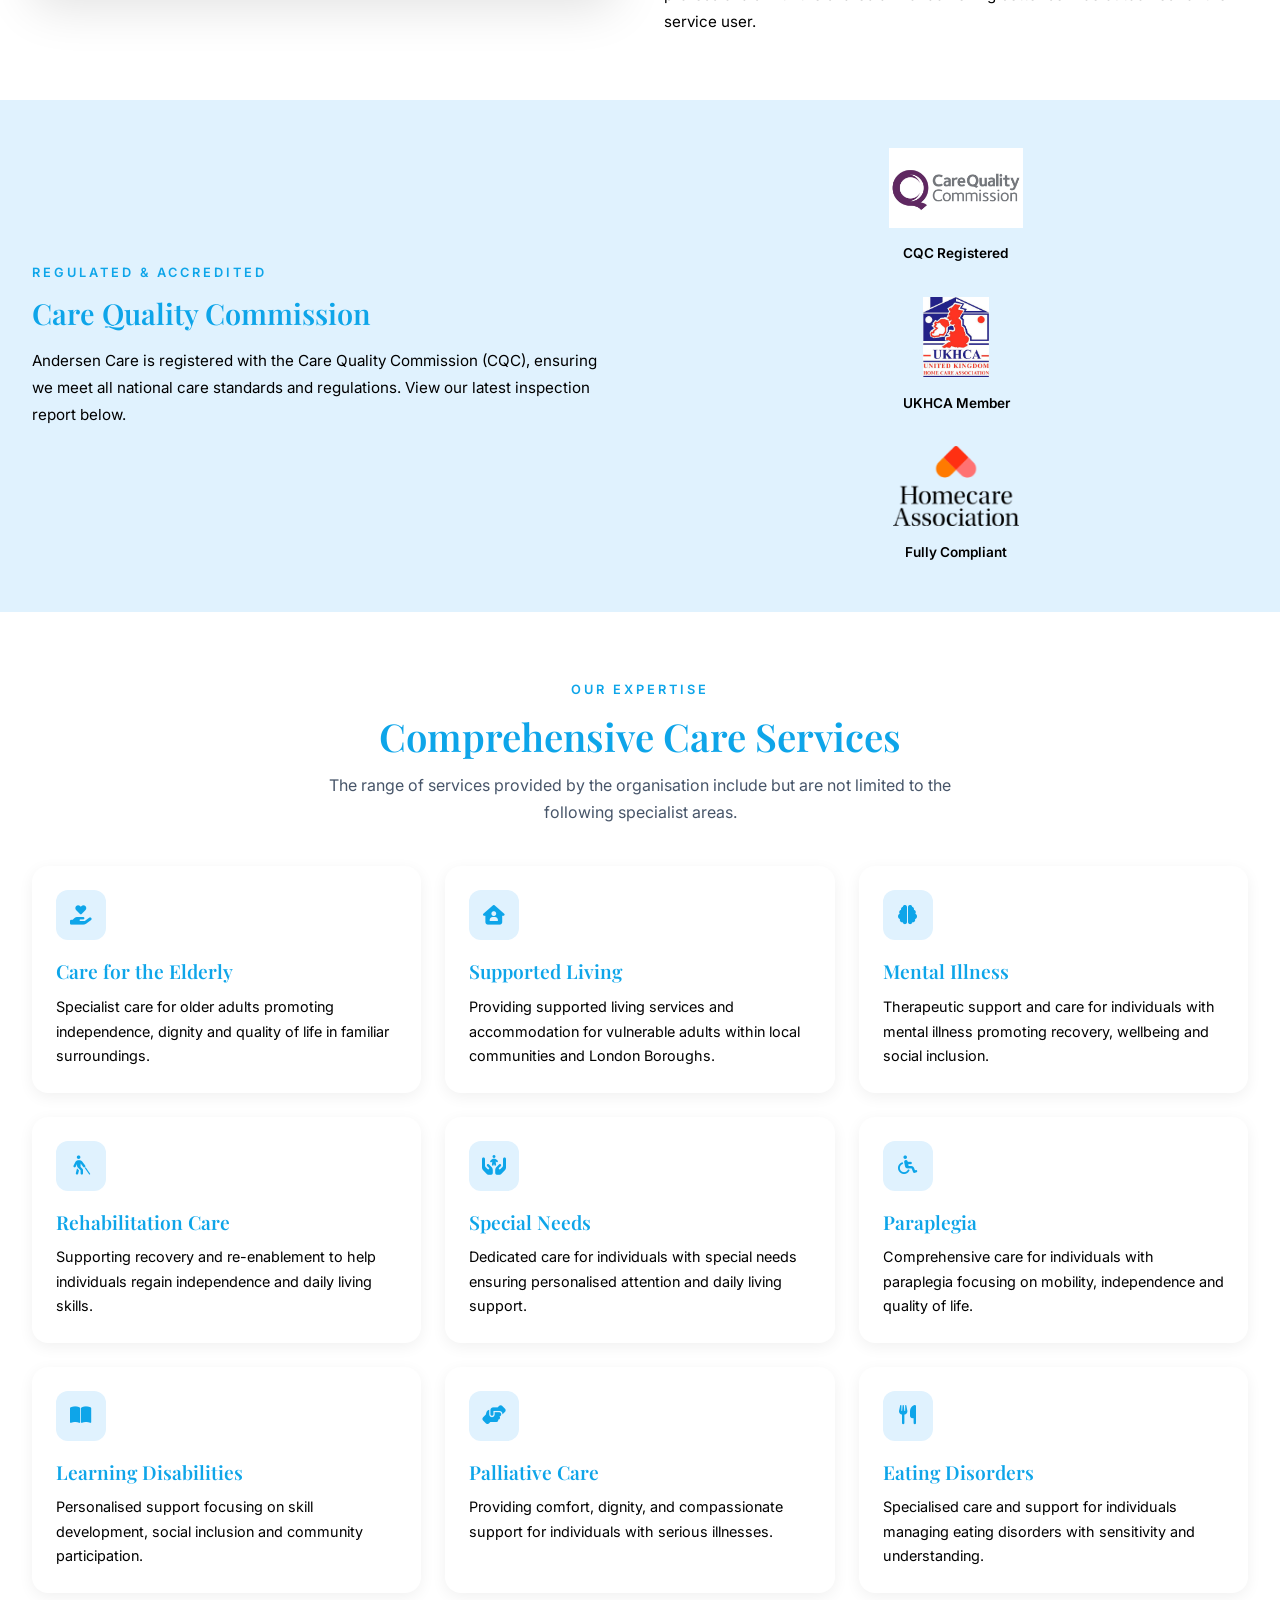
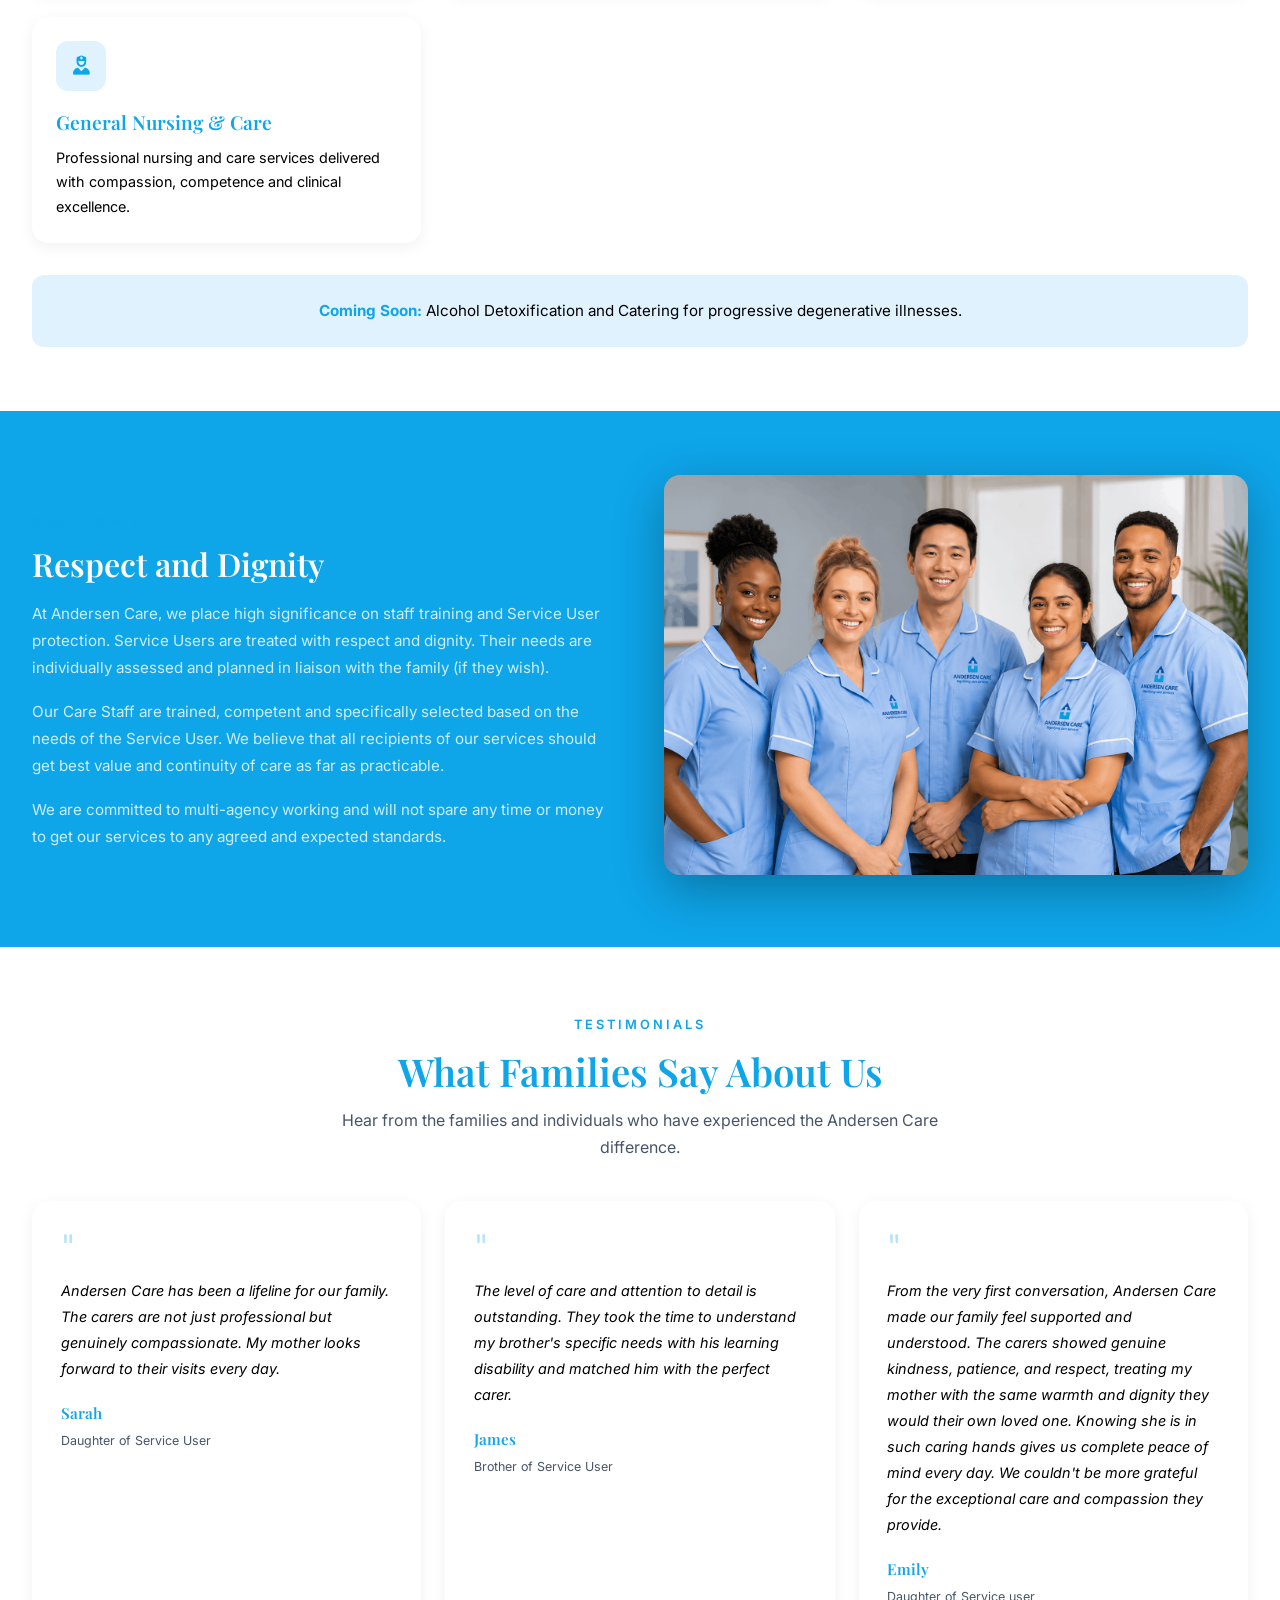
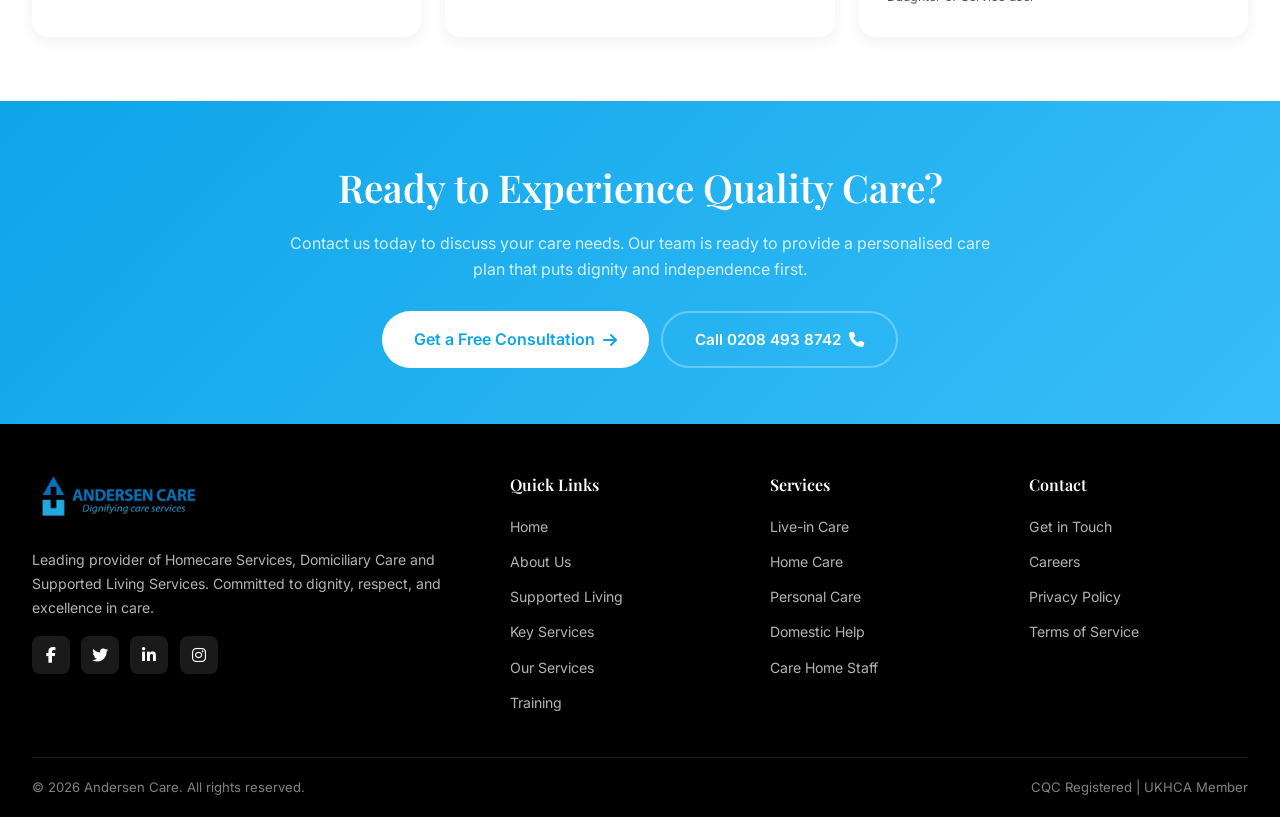
==== commit 68361c55: "file upload" ====
--- a/index.html
+++ b/index.html
@@ -1158,7 +1158,7 @@
                     <div style="font-size: 2.2rem; color: var(--secondary); opacity: 0.3; line-height: 1; margin-bottom: 0.8rem;">"</div>
                     <p style="color: var(--text-dark); font-size: 0.9rem; line-height: 1.8; margin-bottom: 1.2rem; font-style: italic;">Andersen Care has been a lifeline for our family. The carers are not just professional but genuinely compassionate. My mother looks forward to their visits every day.</p>
                     <div style="display: flex; align-items: center; gap: 0.8rem;">
-                        <img src="https://images.unsplash.com/photo-1438761681033-6461ffad8d80?w=100&q=80" alt="Sarah" style="width: 45px; height: 45px; border-radius: 50%; object-fit: cover; border: 2px solid var(--accent);">
+                      
                         <div>
                             <h4 style="color: var(--primary); font-size: 0.95rem; margin-bottom: 0.1rem;">Sarah</h4>
                             <span style="color: #475569; font-size: 0.78rem;">Daughter of Service User</span>
@@ -1169,7 +1169,7 @@
                     <div style="font-size: 2.2rem; color: var(--secondary); opacity: 0.3; line-height: 1; margin-bottom: 0.8rem;">"</div>
                     <p style="color: var(--text-dark); font-size: 0.9rem; line-height: 1.8; margin-bottom: 1.2rem; font-style: italic;">The level of care and attention to detail is outstanding. They took the time to understand my brother's specific needs with his learning disability and matched him with the perfect carer.</p>
                     <div style="display: flex; align-items: center; gap: 0.8rem;">
-                        <img src="https://images.unsplash.com/photo-1507003211169-0a1dd7228f2d?w=100&q=80" alt="James" style="width: 45px; height: 45px; border-radius: 50%; object-fit: cover; border: 2px solid var(--accent);">
+                        
                         <div>
                             <h4 style="color: var(--primary); font-size: 0.95rem; margin-bottom: 0.1rem;">James</h4>
                             <span style="color: #475569; font-size: 0.78rem;">Brother of Service User</span>
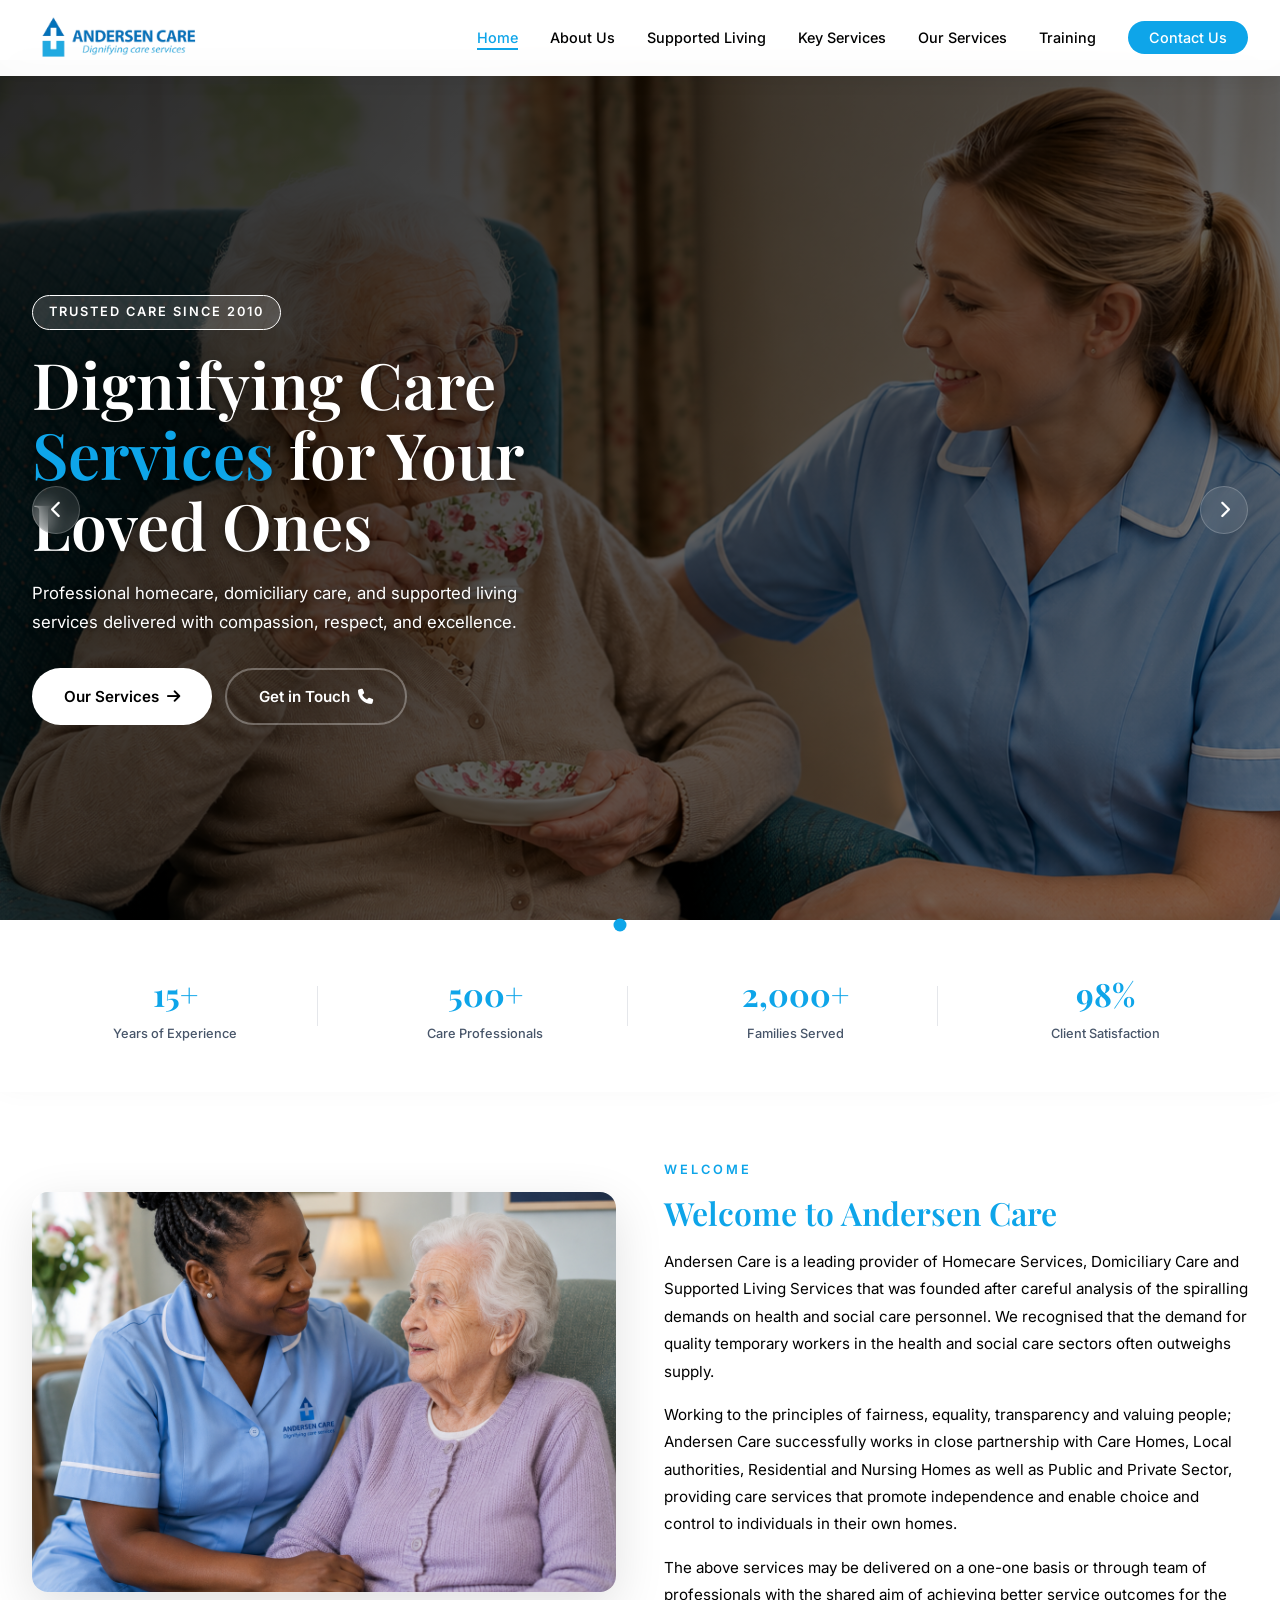
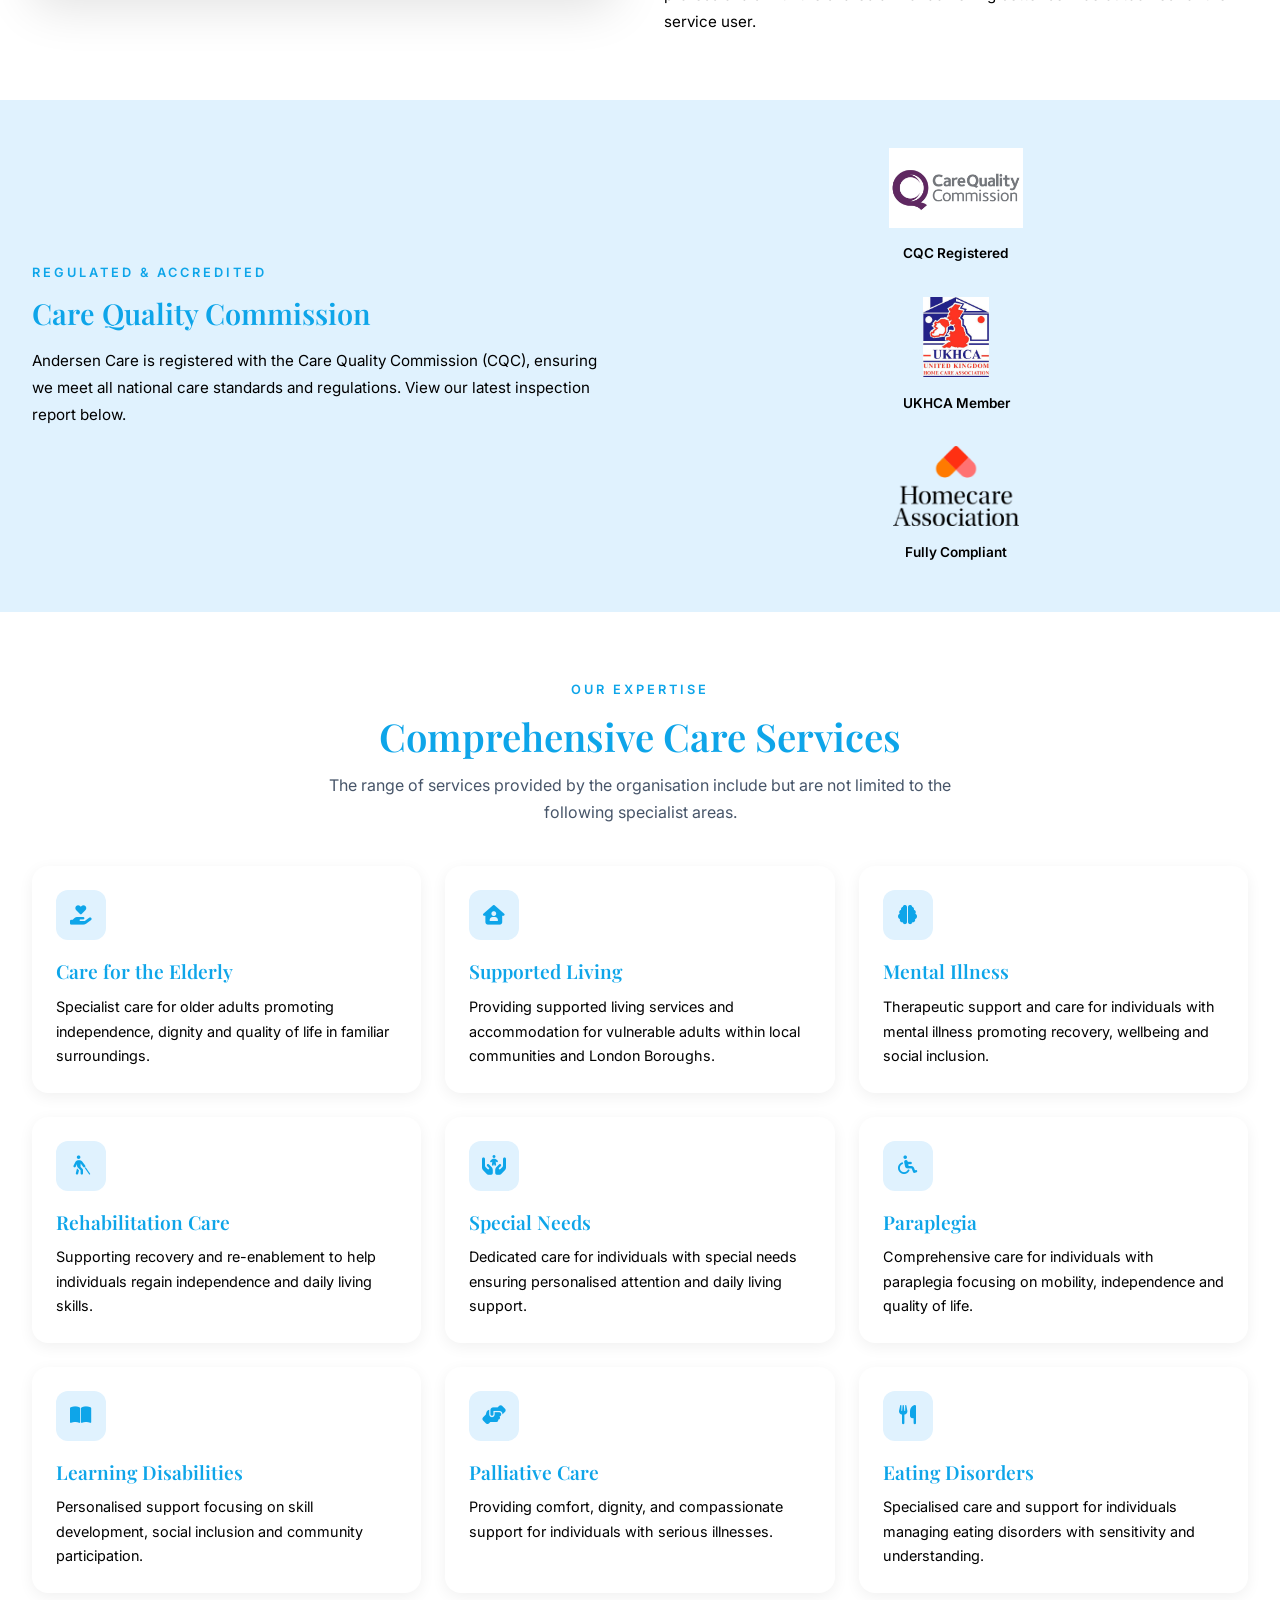
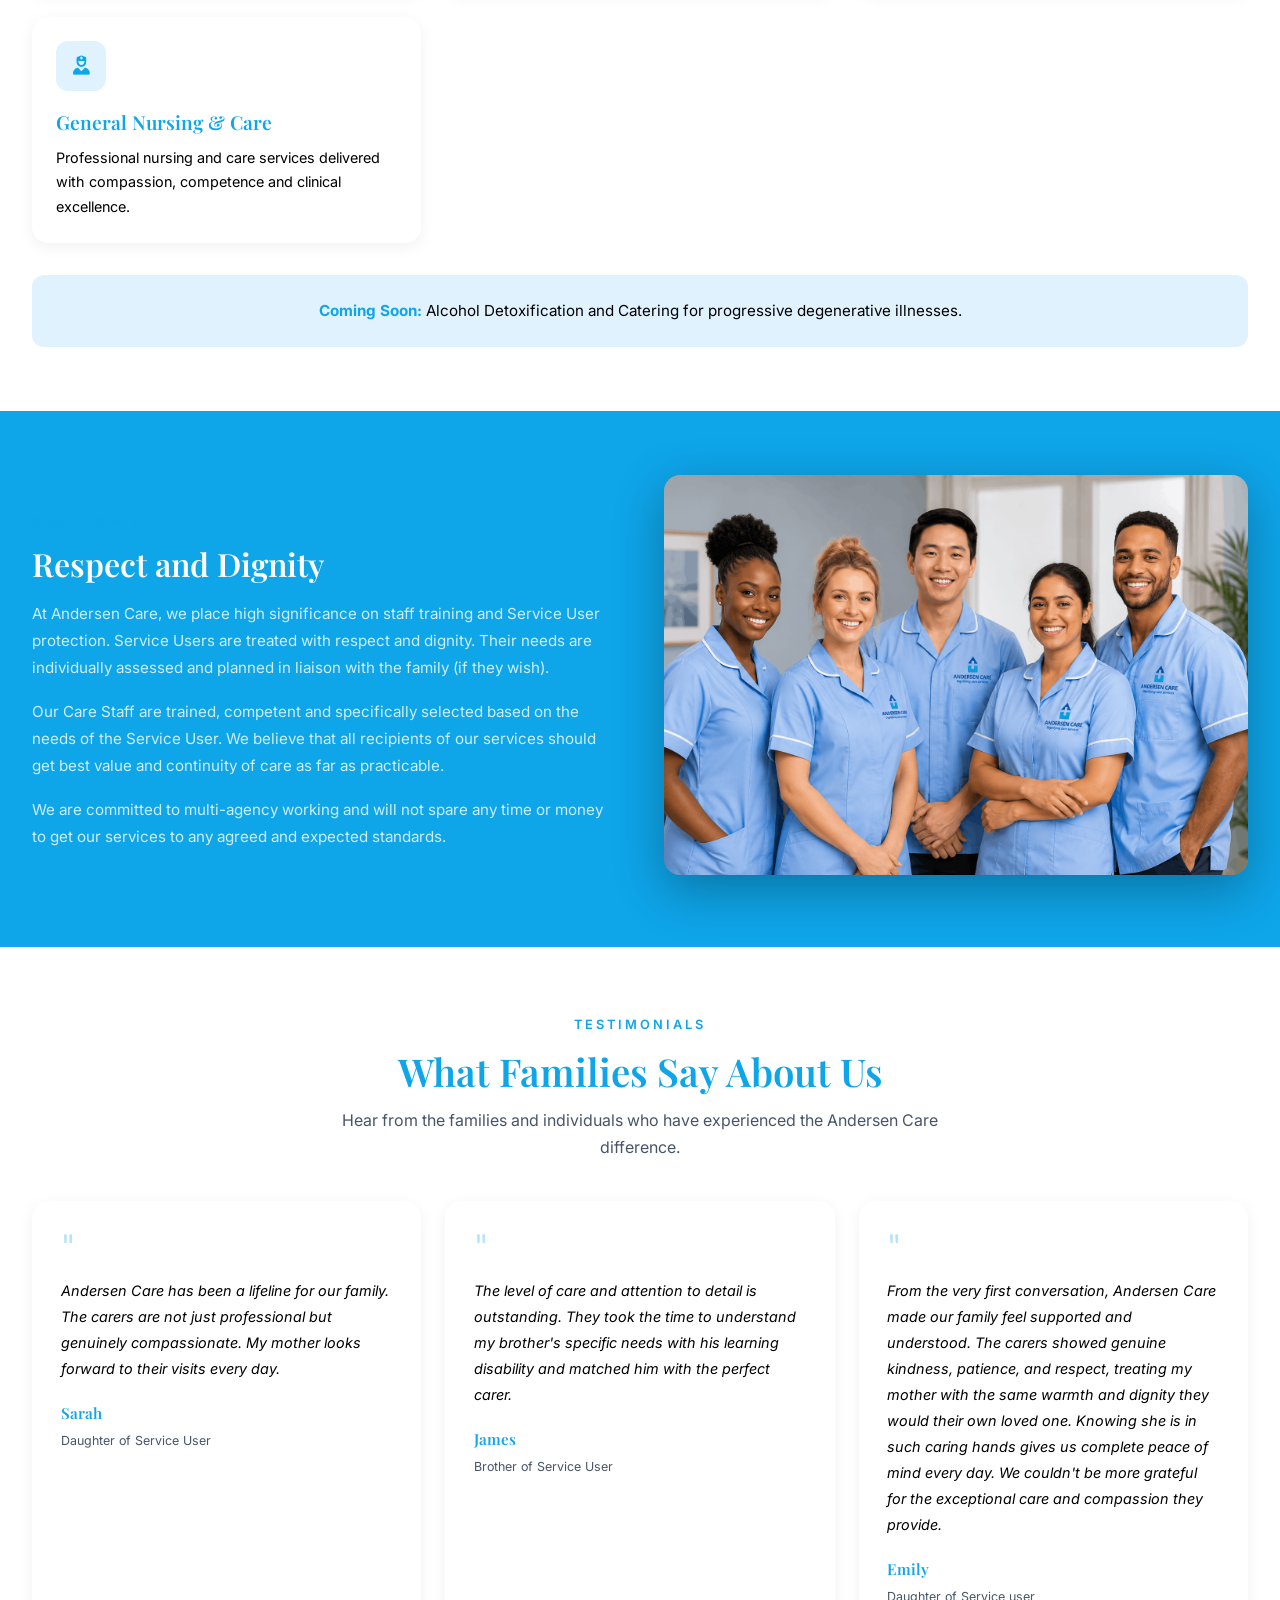
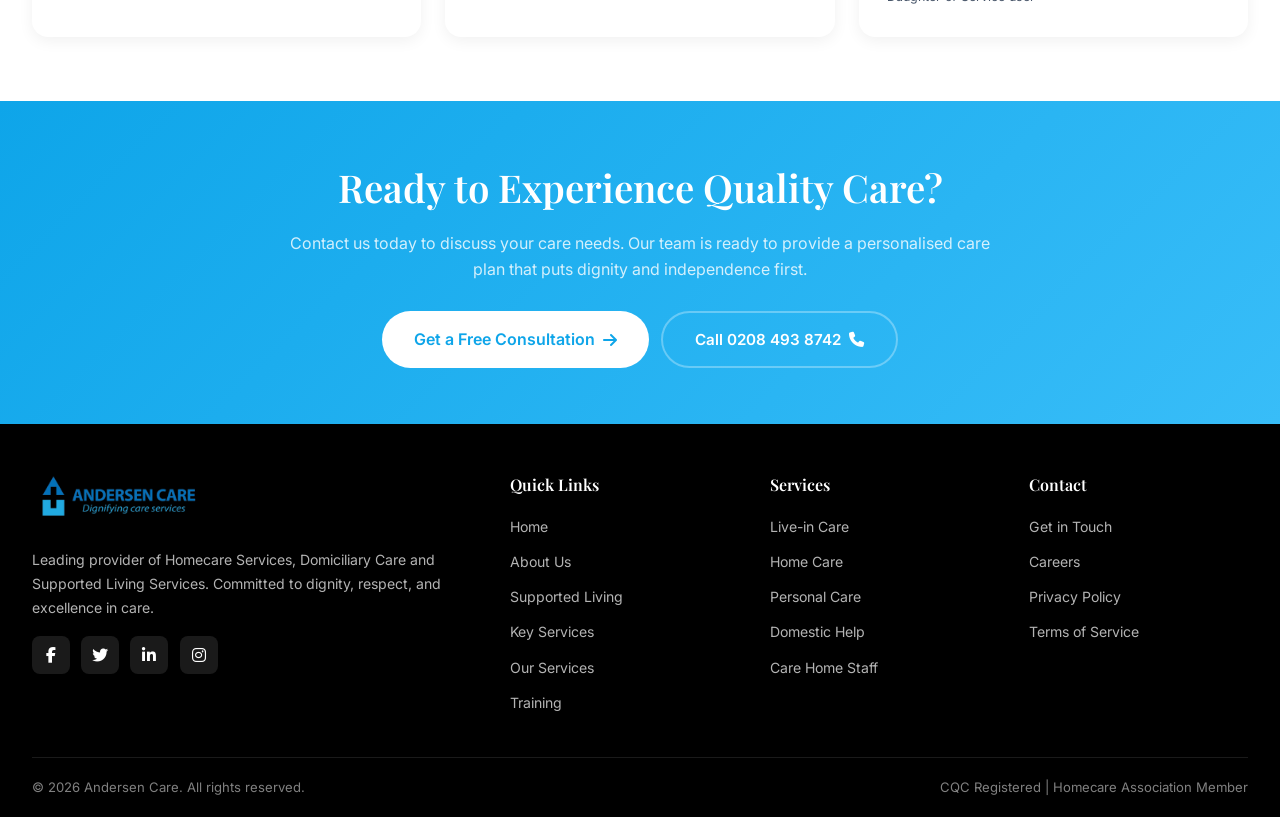
==== commit 4f2bf5ae: "file upload" ====
--- a/index.html
+++ b/index.html
@@ -1285,7 +1285,7 @@
             </div>
             <div class="footer-bottom">
                 <p>&copy; 2026 Andersen Care. All rights reserved.</p>
-                <p>CQC Registered | UKHCA Member</p>
+                <p>CQC Registered | Homecare Association Member</p>
             </div>
         </div>
     </footer>
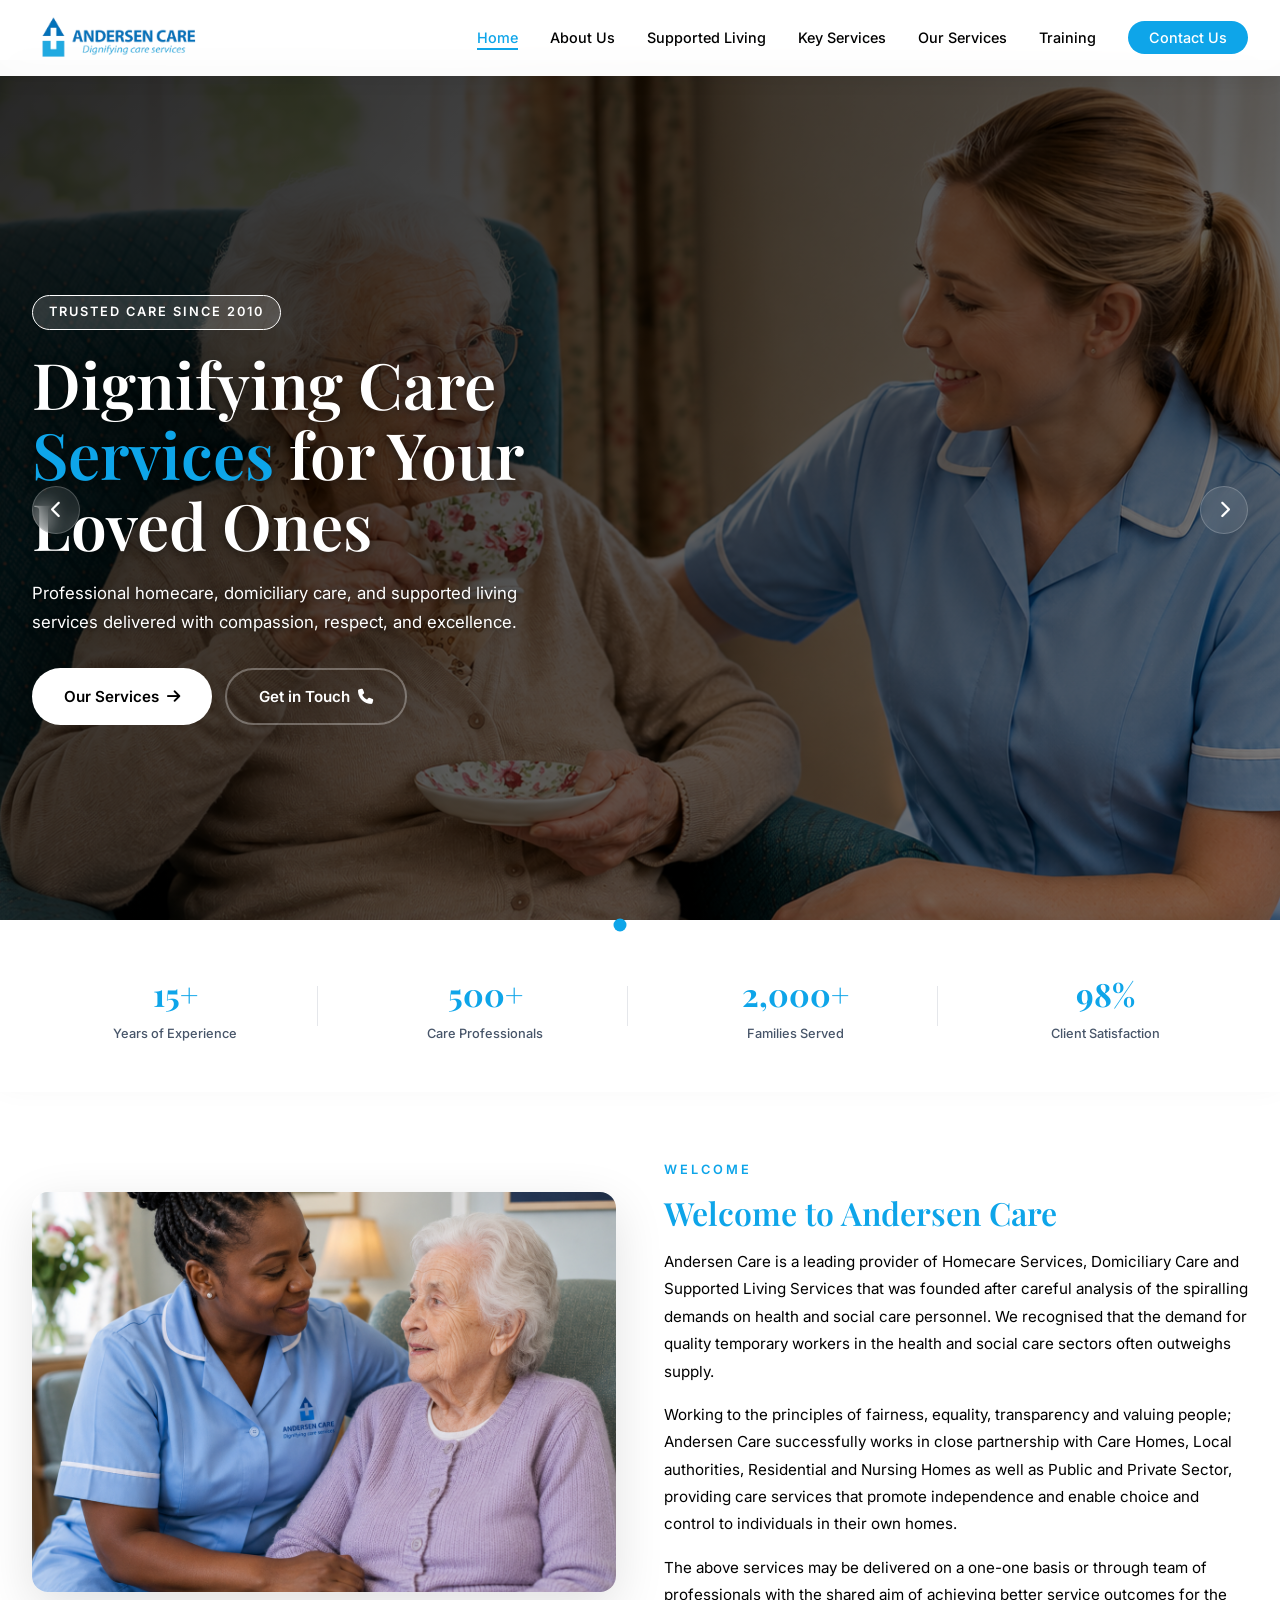
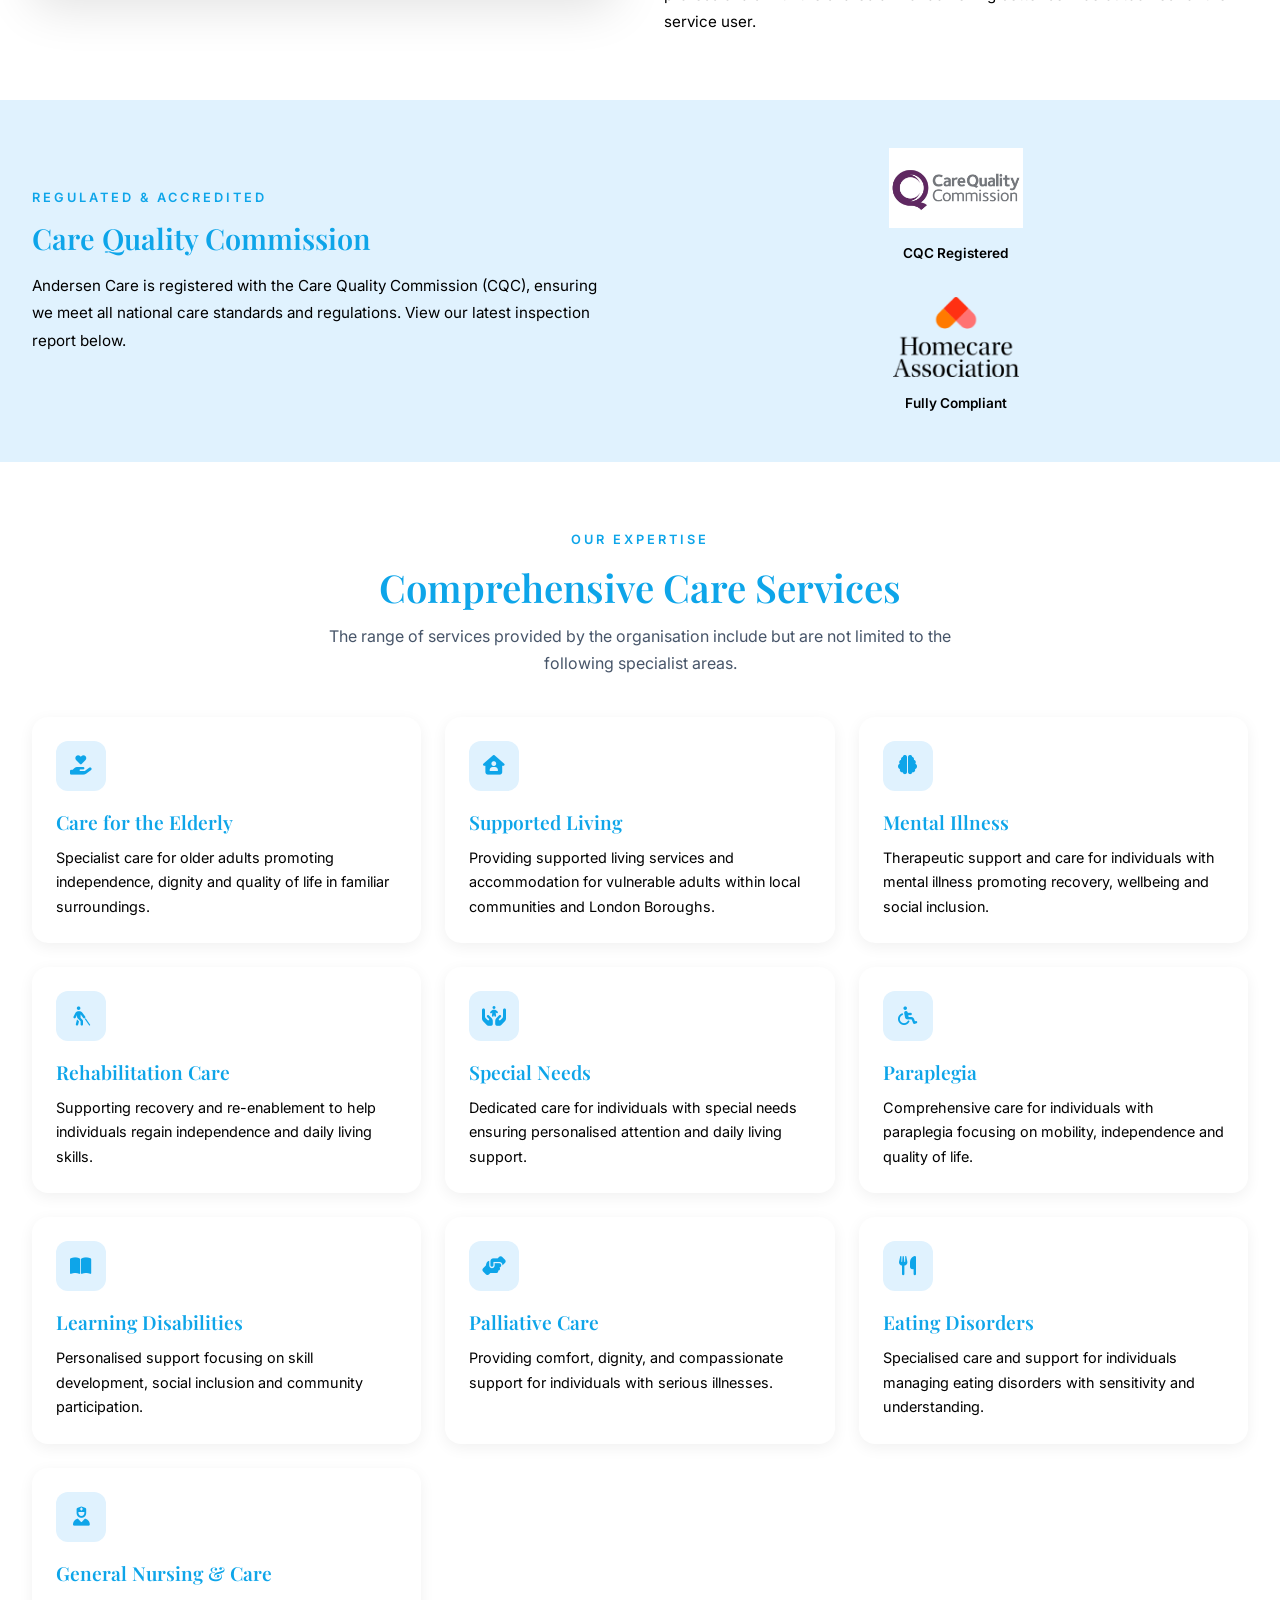
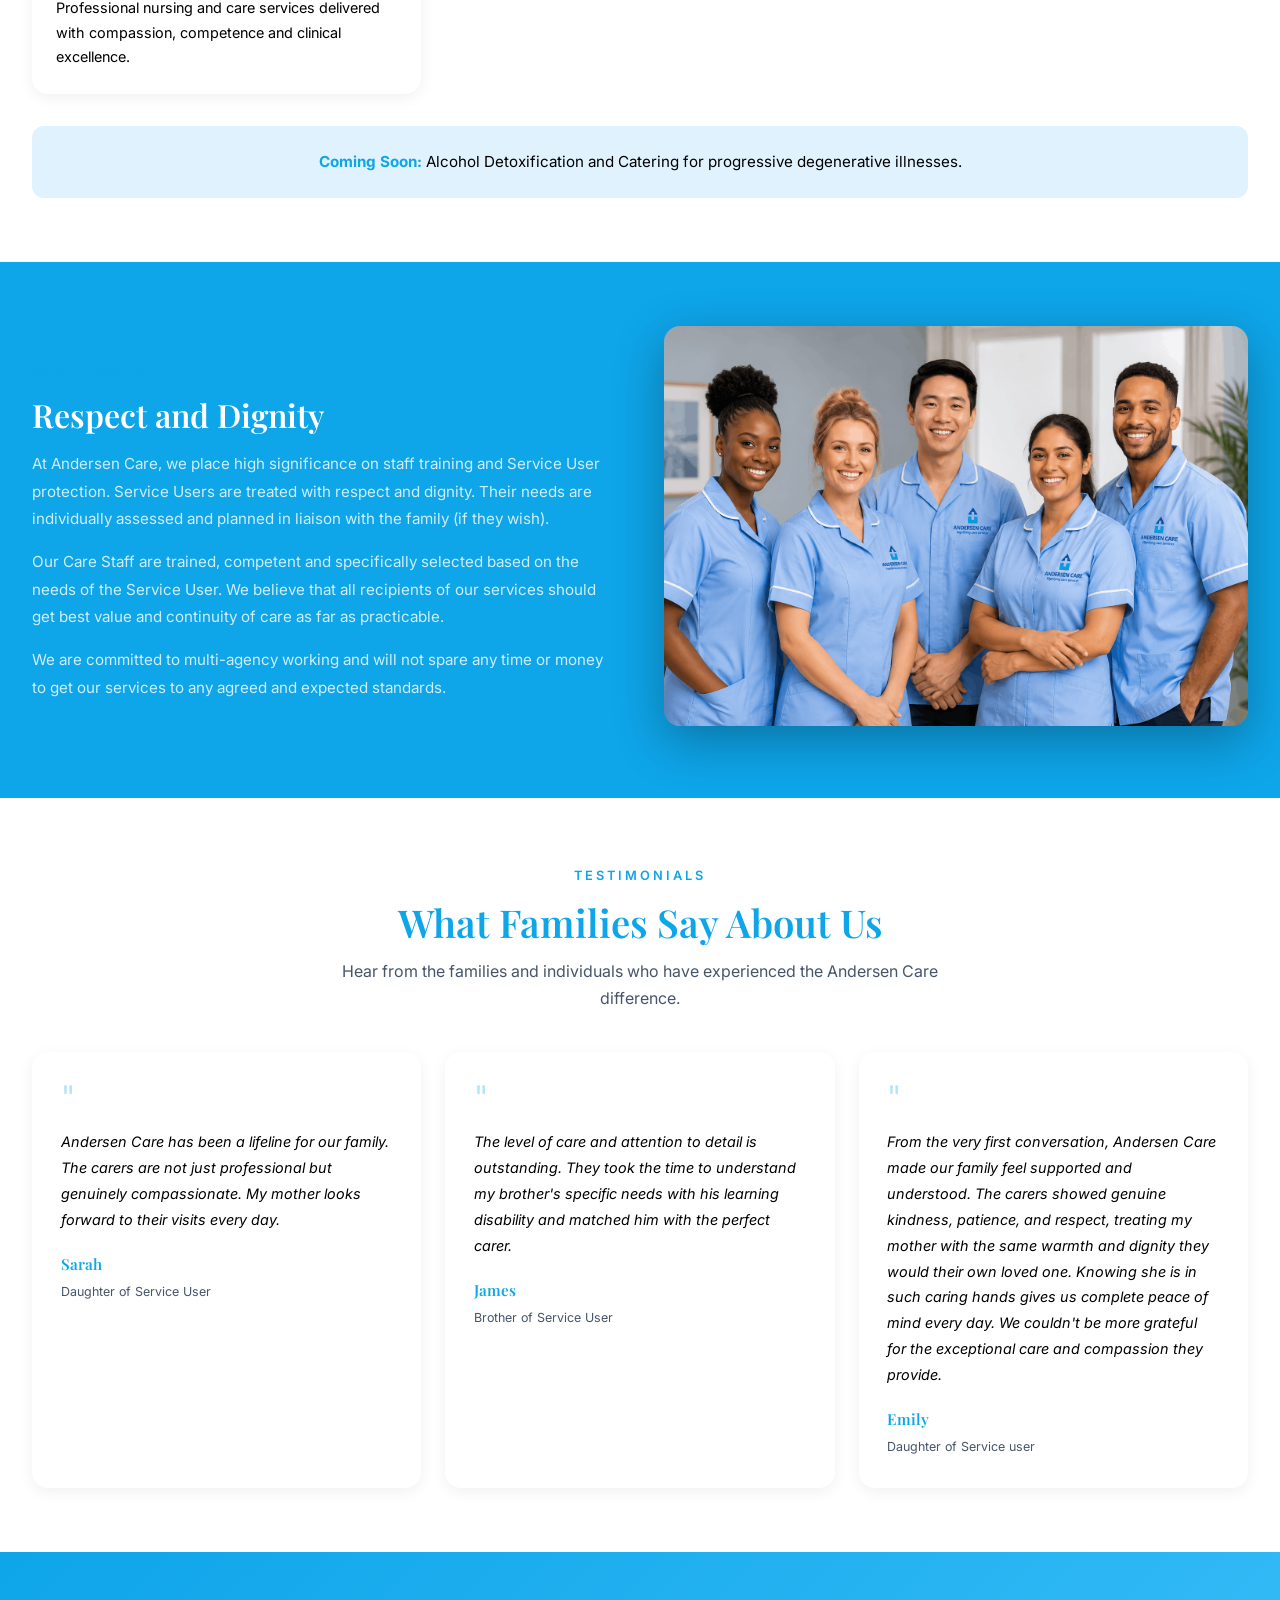
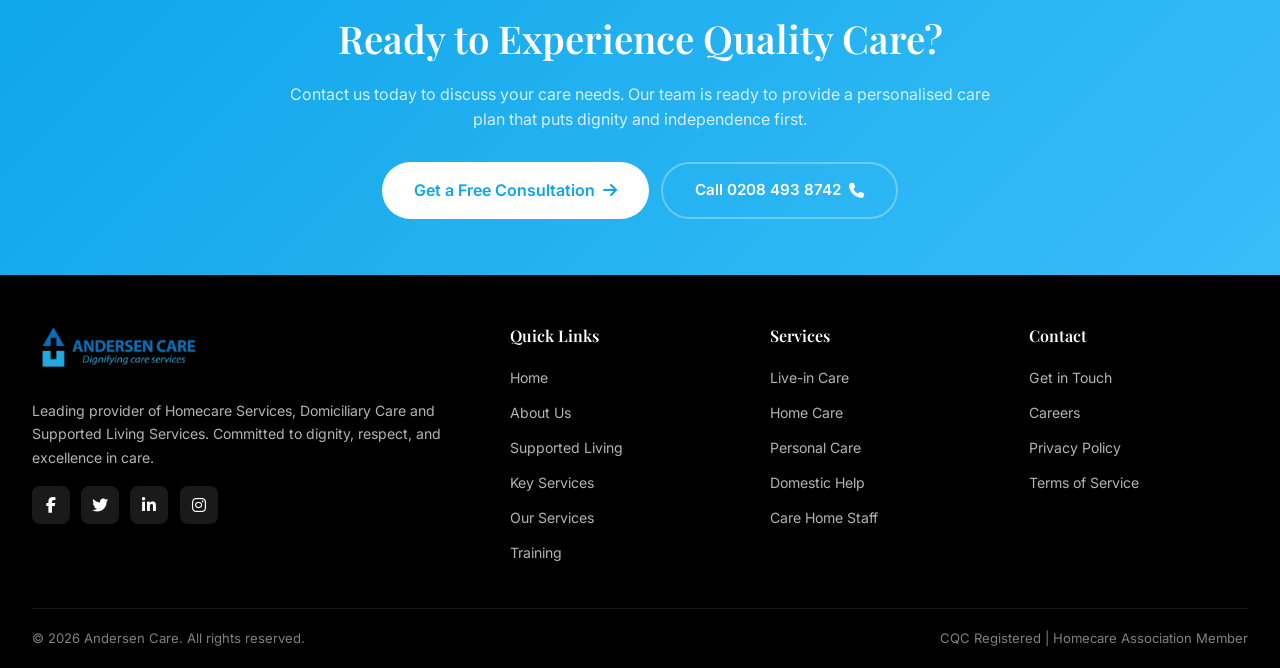
==== commit 0ad88644: "file upload" ====
--- a/index.html
+++ b/index.html
@@ -1028,10 +1028,7 @@
                         <img src="cqc.png" alt="Care Quality Commission" style="height: 80px; width: auto; margin-bottom: 0.5rem;">
                         <p style="color: var(--text-dark); font-size: 0.85rem; font-weight: 600;">CQC Registered</p>
                     </div>
-                    <div style="text-align: center;">
-                        <img src="ukhca.jpg" alt="UKHCA" style="height: 80px; width: auto; margin-bottom: 0.5rem;">
-                        <p style="color: var(--text-dark); font-size: 0.85rem; font-weight: 600;">UKHCA Member</p>
-                    </div>
+                    
                     <div style="text-align: center;">
                         <img src="unnamed.png" alt="Accreditation" style="height: 80px; width: auto; margin-bottom: 0.5rem;">
                         <p style="color: var(--text-dark); font-size: 0.85rem; font-weight: 600;">Fully Compliant</p>
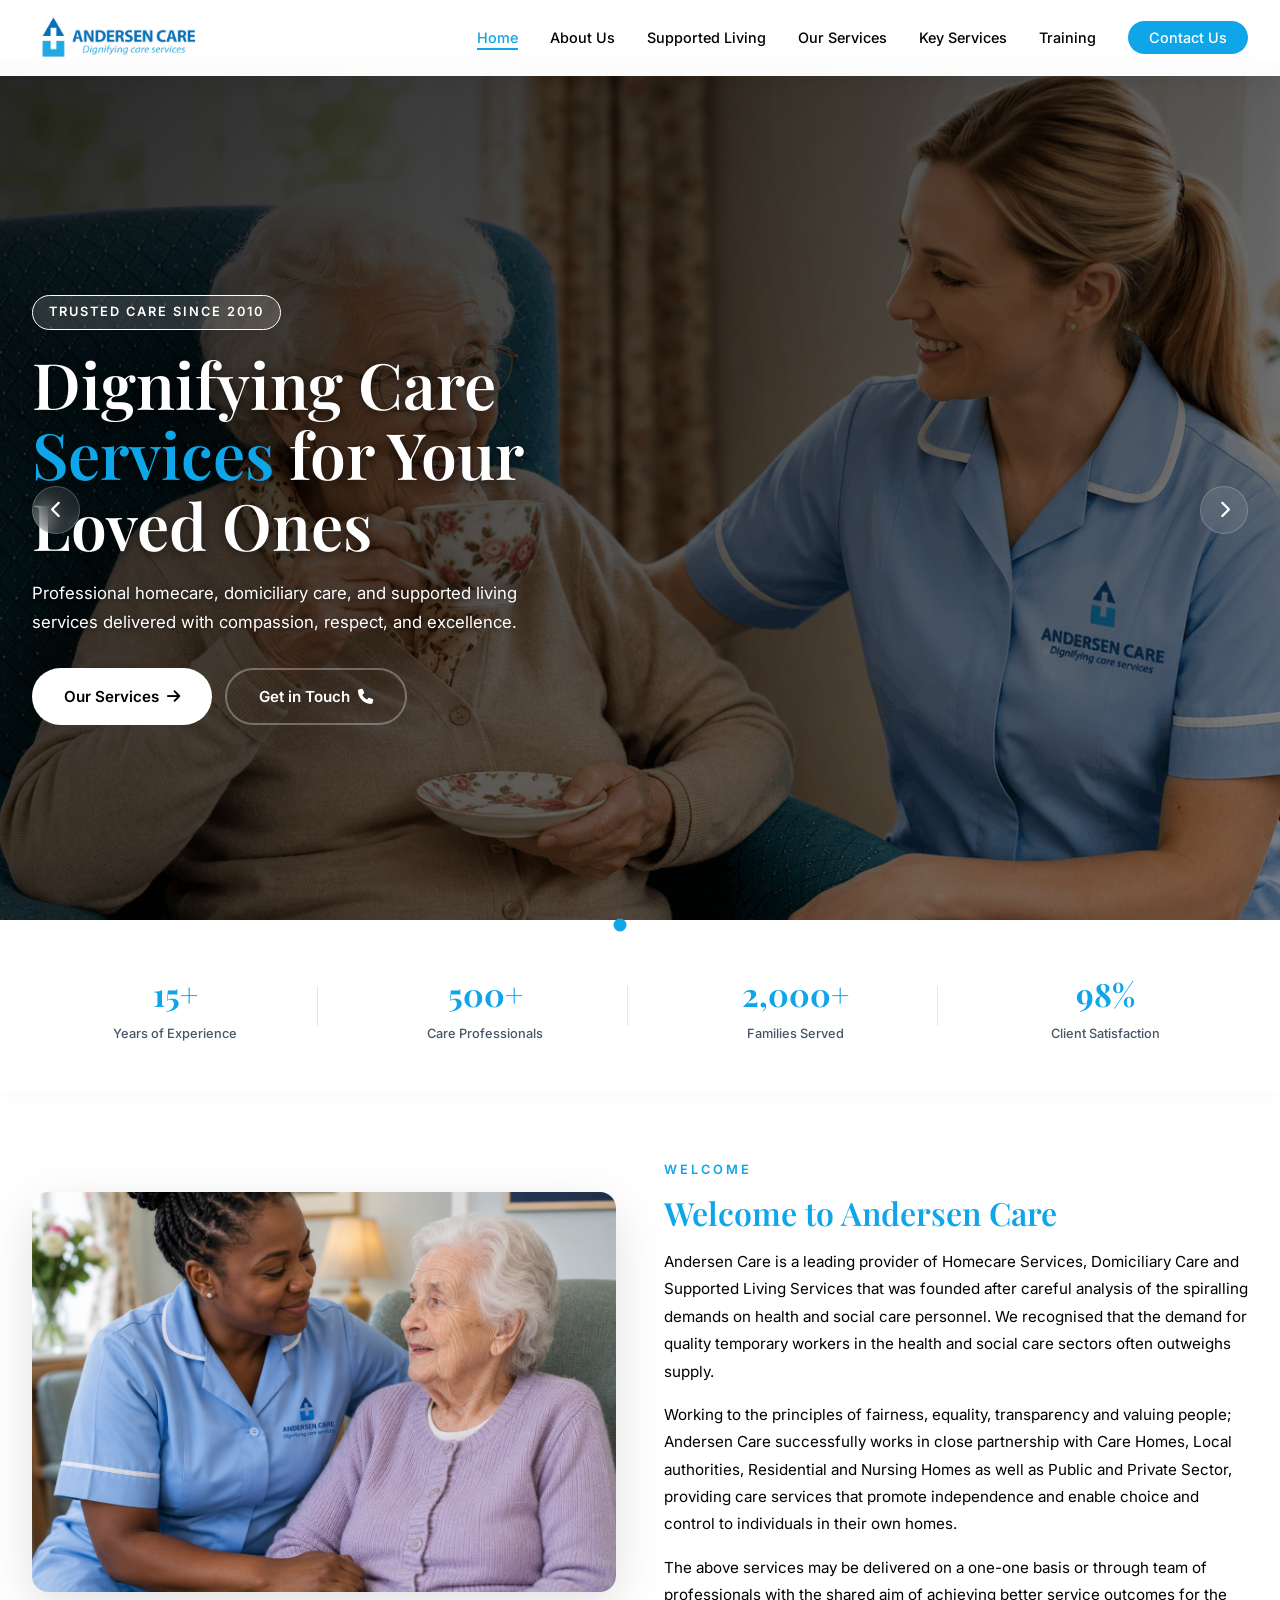
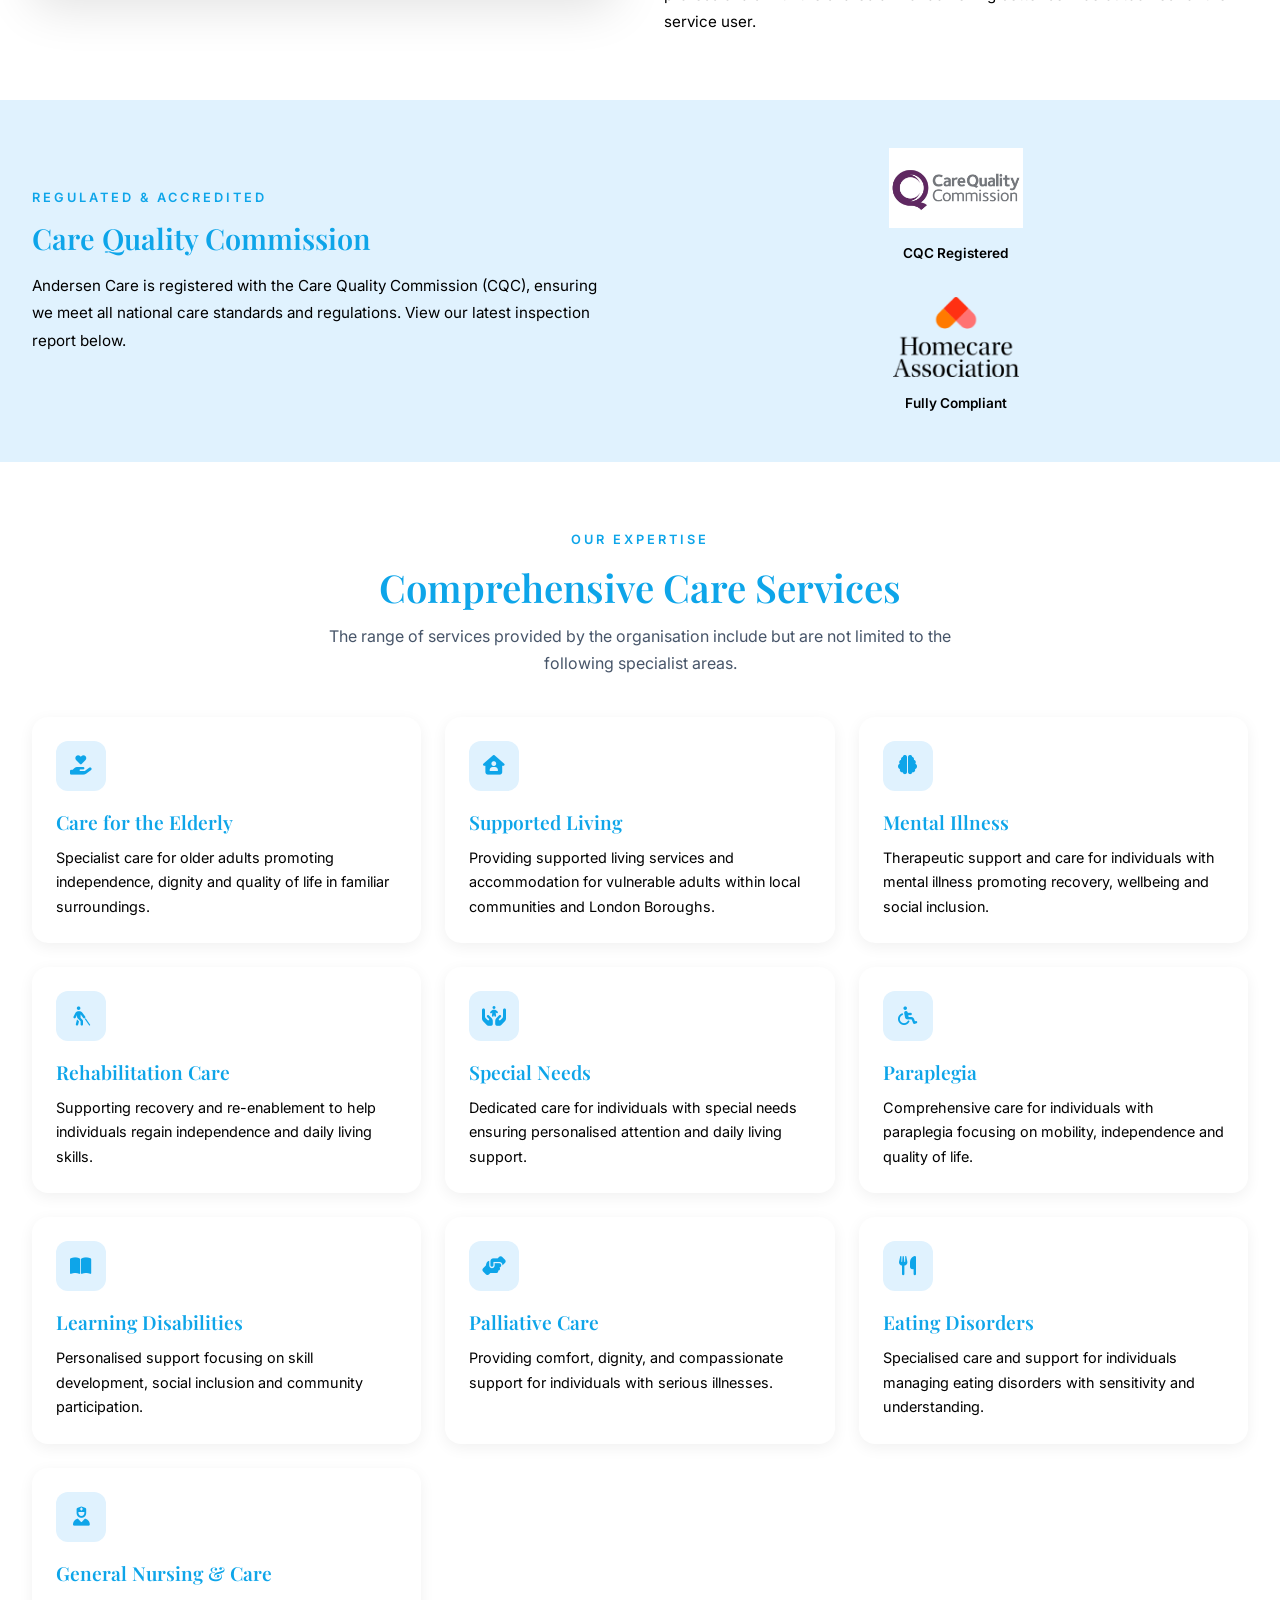
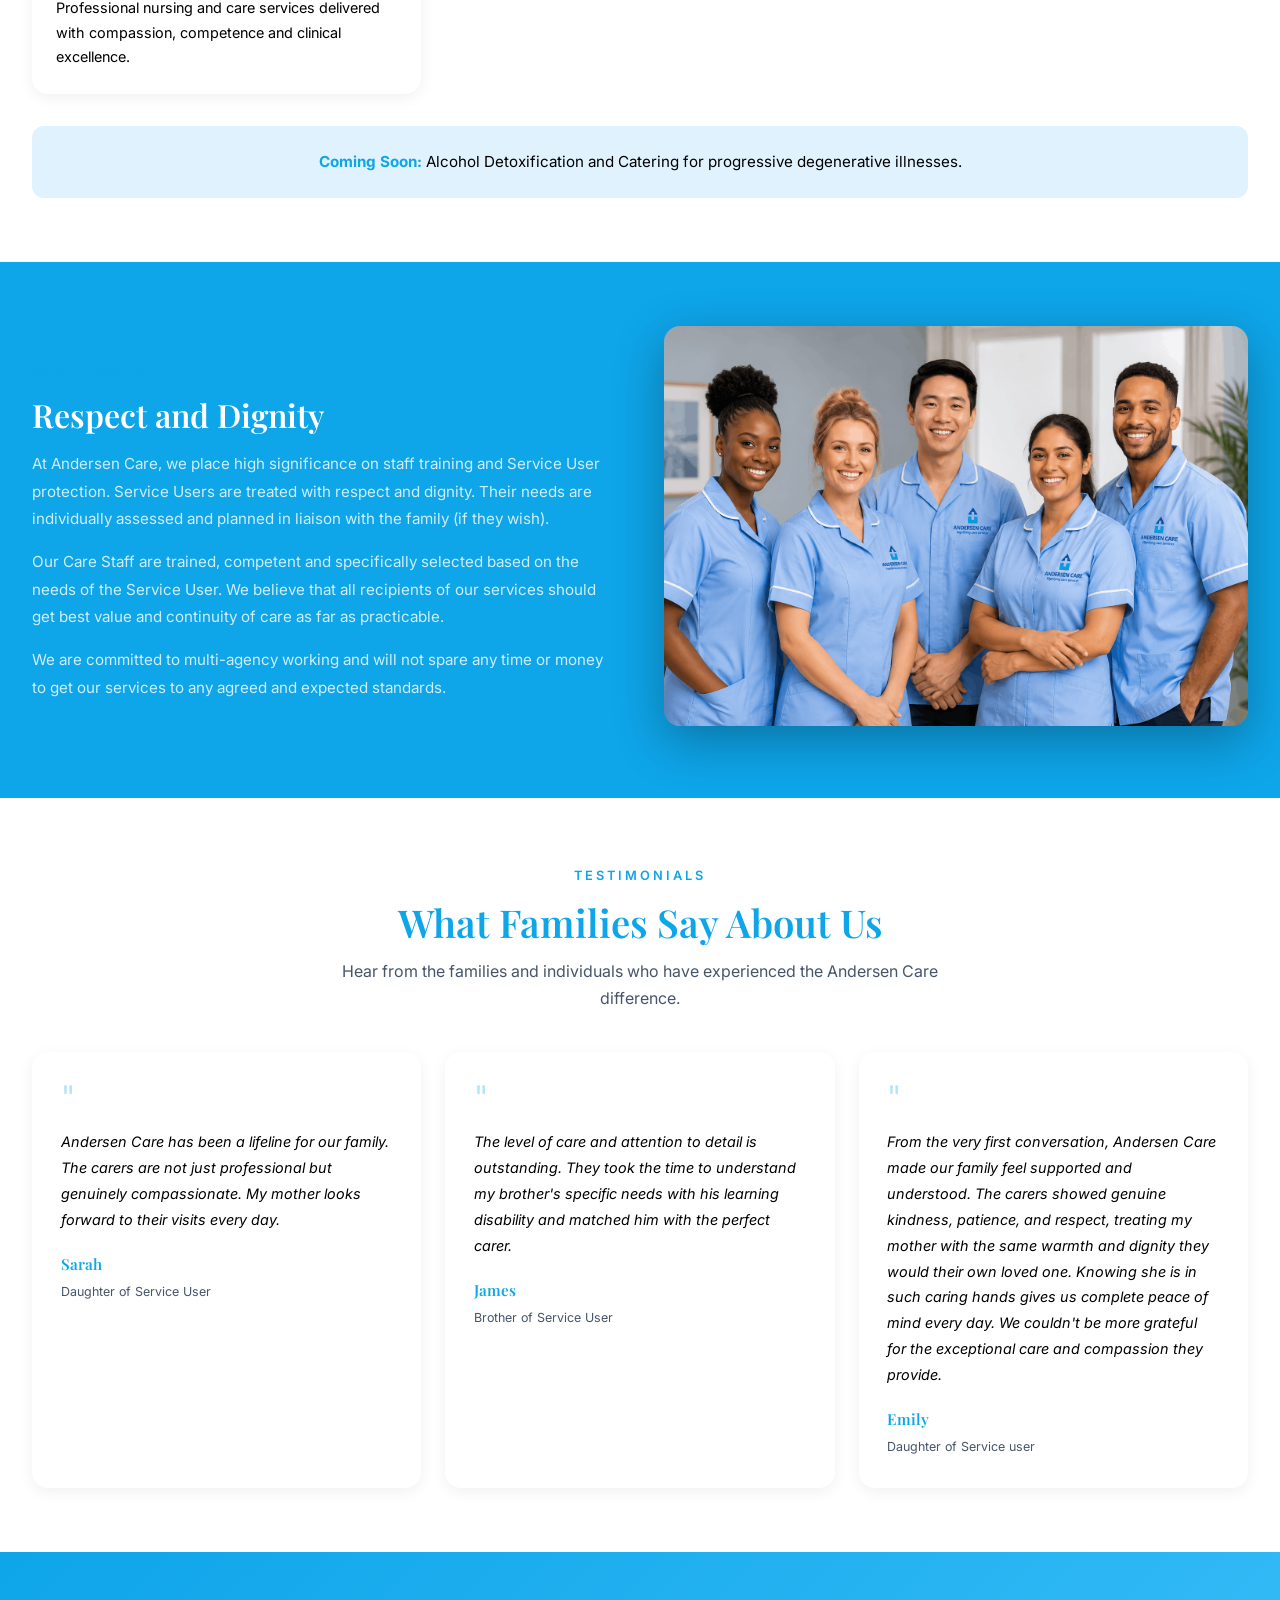
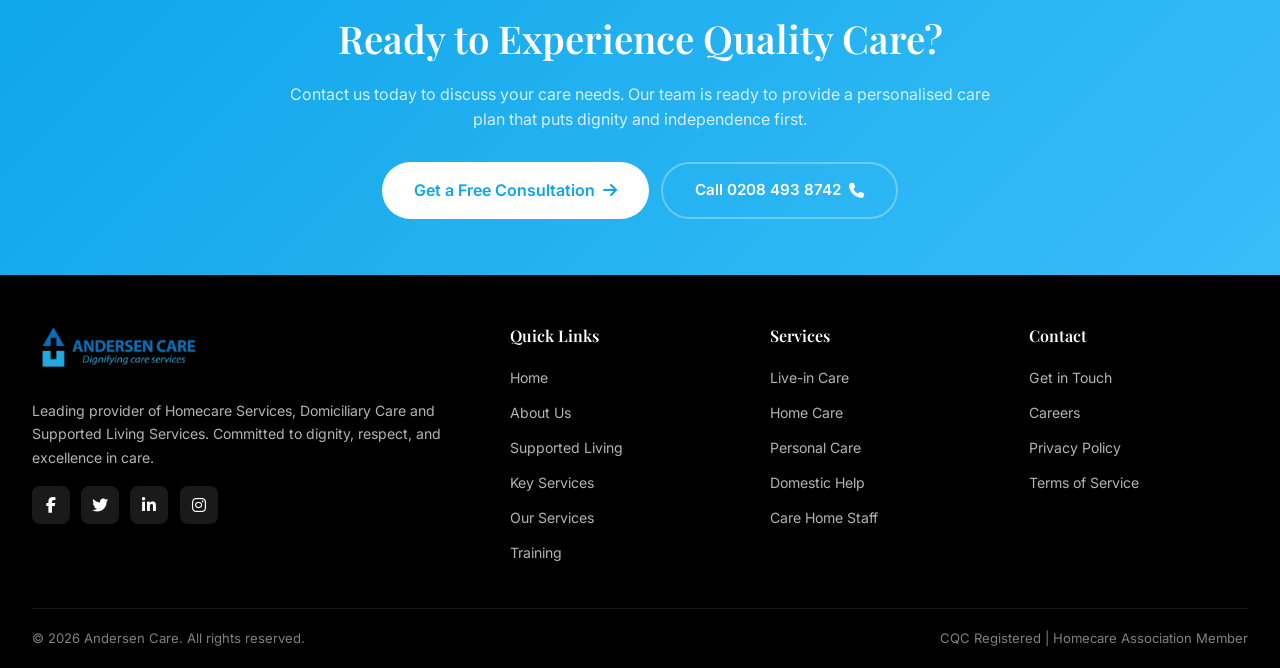
==== commit 452d7730: "Update index.html" ====
--- a/index.html
+++ b/index.html
@@ -899,8 +899,8 @@
                 <li><a href="index.html" class="active">Home</a></li>
                 <li><a href="about-us.html">About Us</a></li>
                 <li><a href="supported-living.html">Supported Living</a></li>
+                <li><a href="our-services.html">Our Services</a></li>
                 <li><a href="key-services.html">Key Services</a></li>
-                <li><a href="our-services.html">Our Services</a></li>
                 <li><a href="training.html">Training</a></li>
                 <li><a href="contact-us.html" class="nav-cta">Contact Us</a></li>
             </ul>
@@ -915,8 +915,8 @@
             <li><a href="index.html">Home</a></li>
             <li><a href="about-us.html">About Us</a></li>
             <li><a href="supported-living.html">Supported Living</a></li>
+            <li><a href="our-services.html">Our Services</a></li>
             <li><a href="key-services.html">Key Services</a></li>
-            <li><a href="our-services.html">Our Services</a></li>
             <li><a href="training.html">Training</a></li>
             <li><a href="contact-us.html">Contact Us</a></li>
         </ul>
@@ -1329,4 +1329,4 @@
         });
     </script>
 </body>
-</html>+</html>
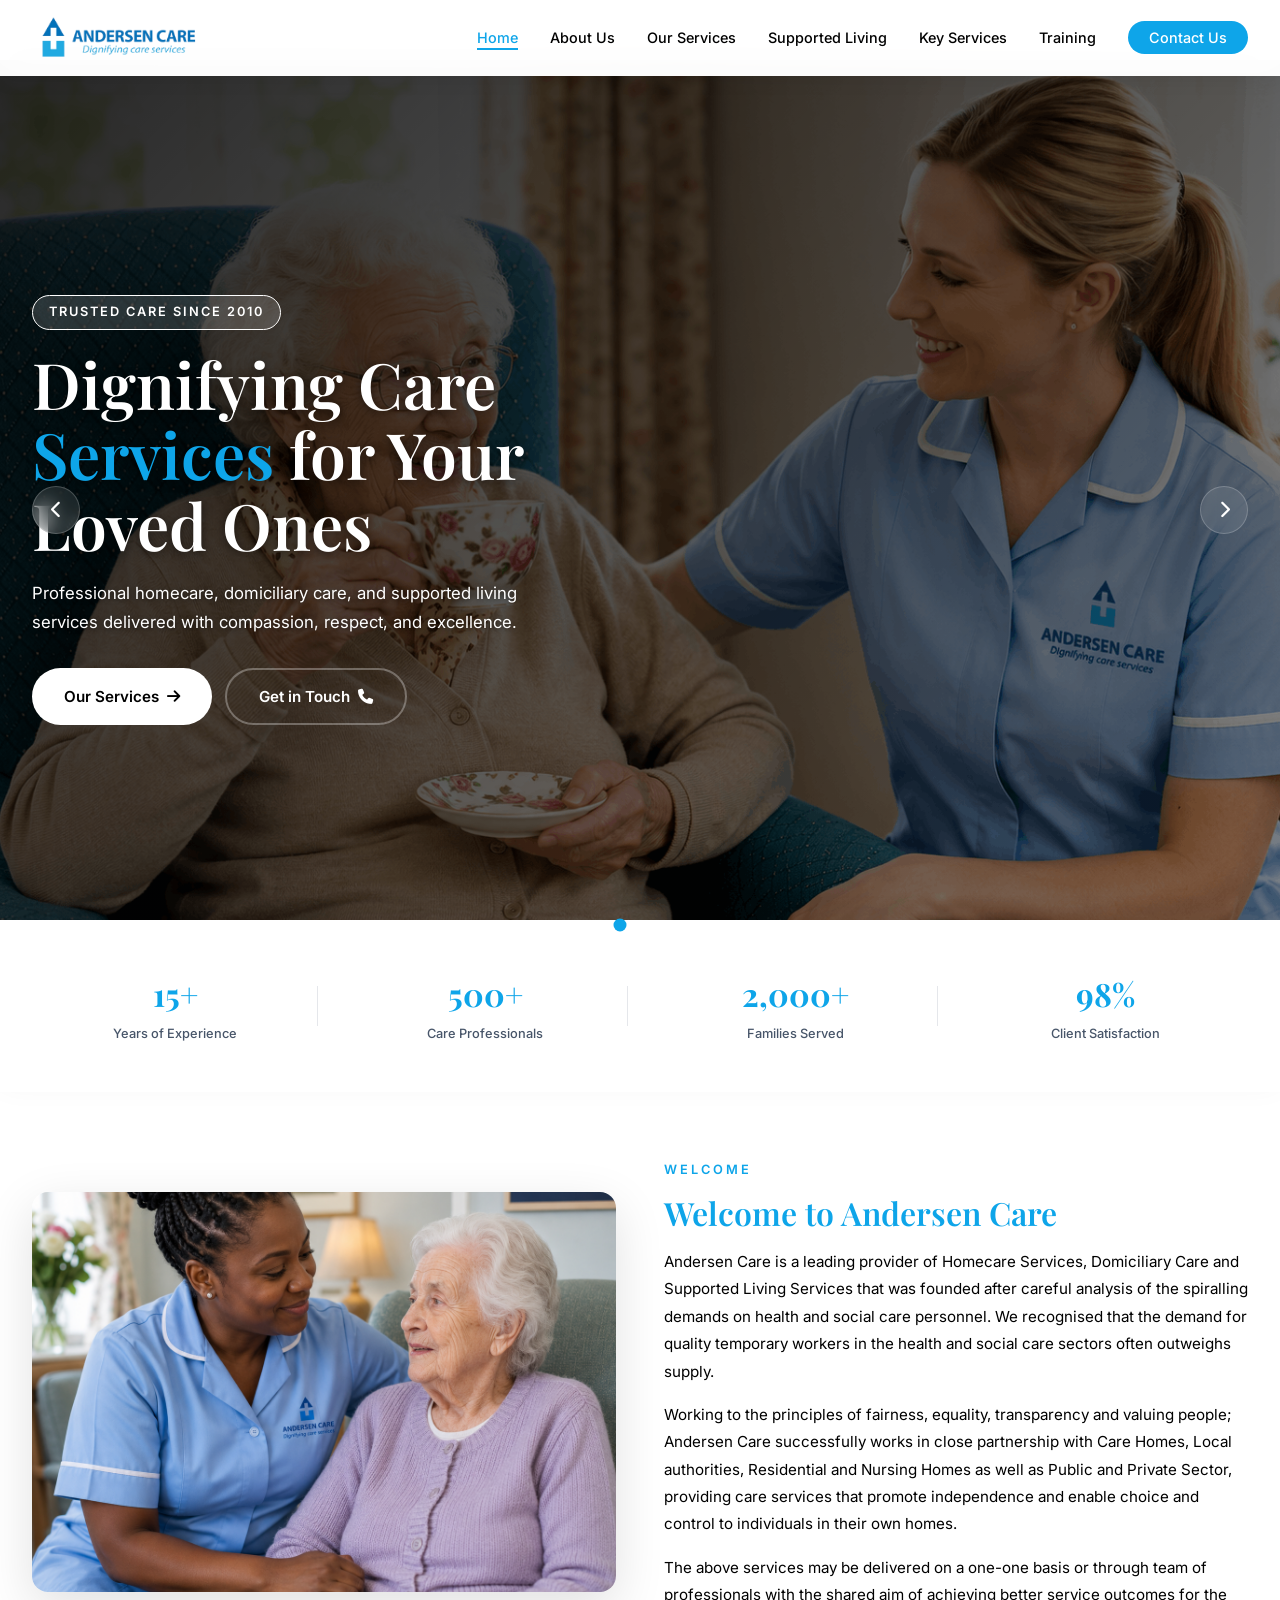
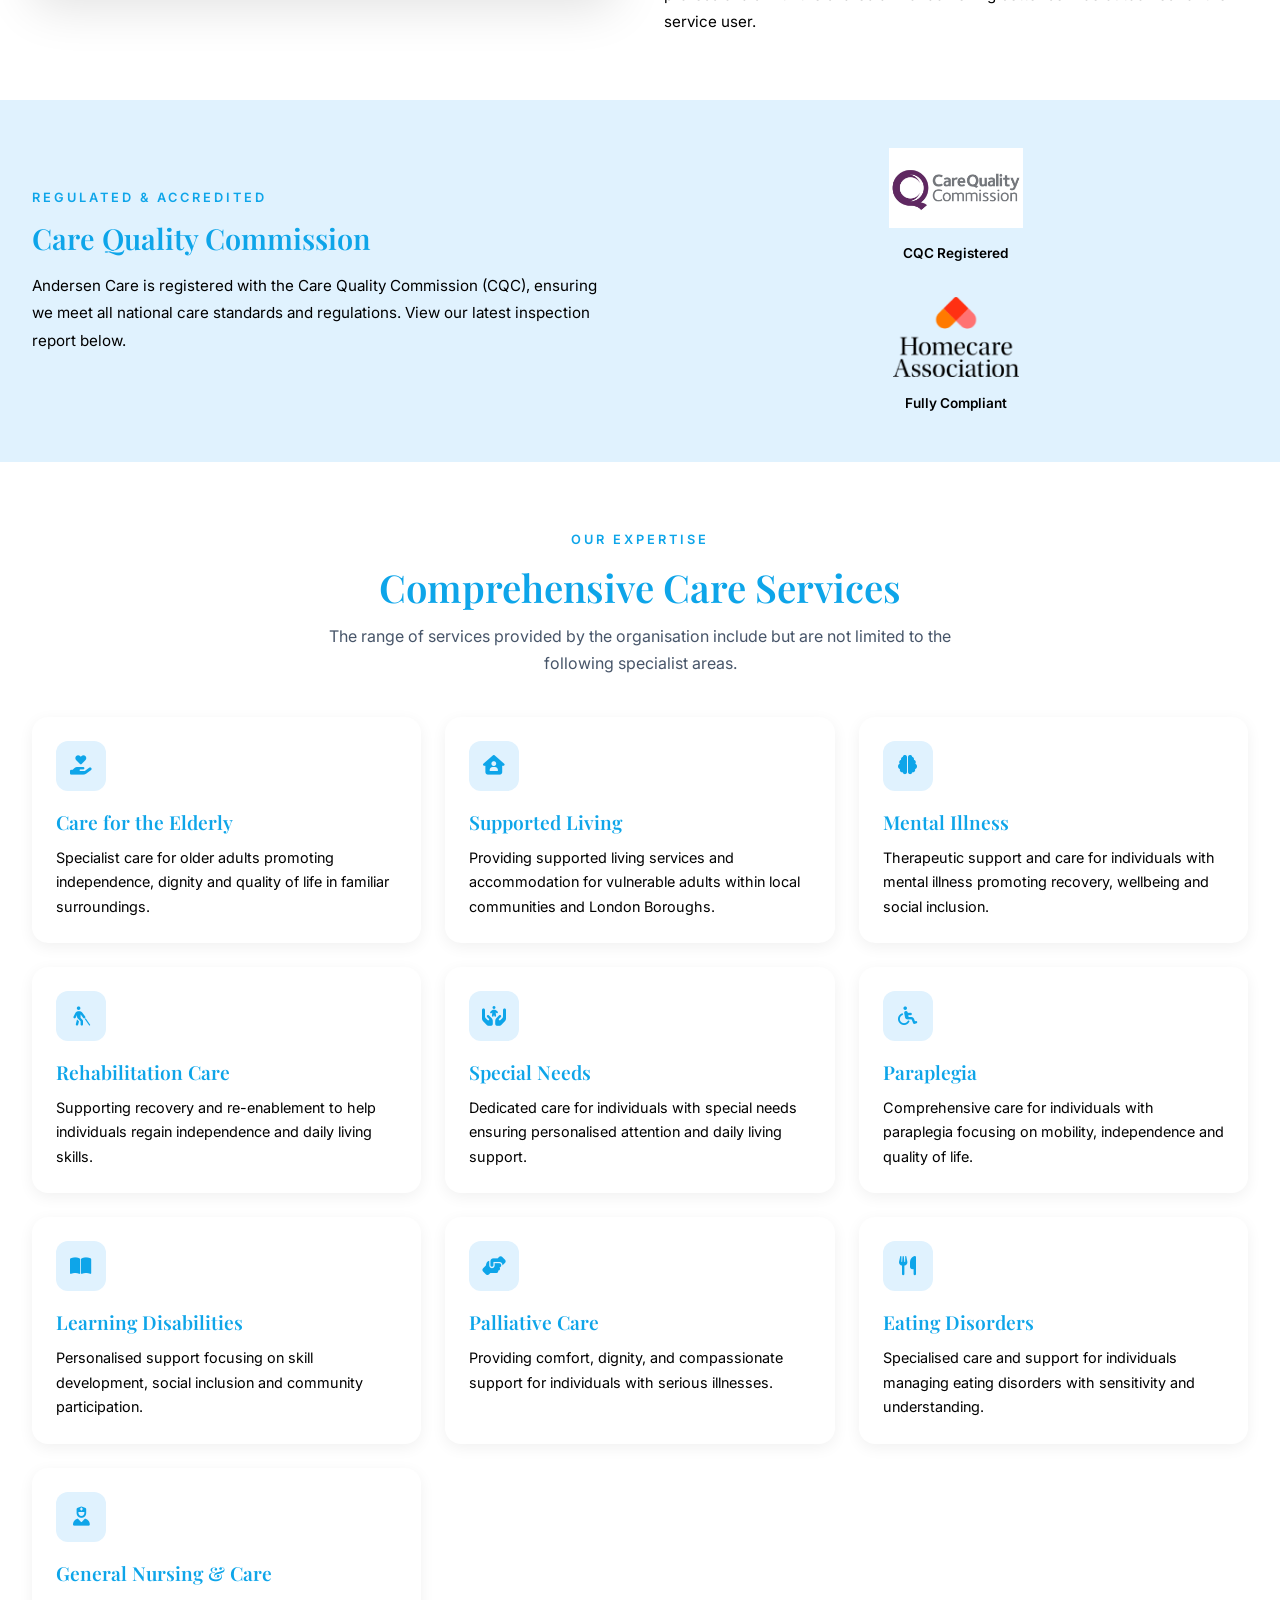
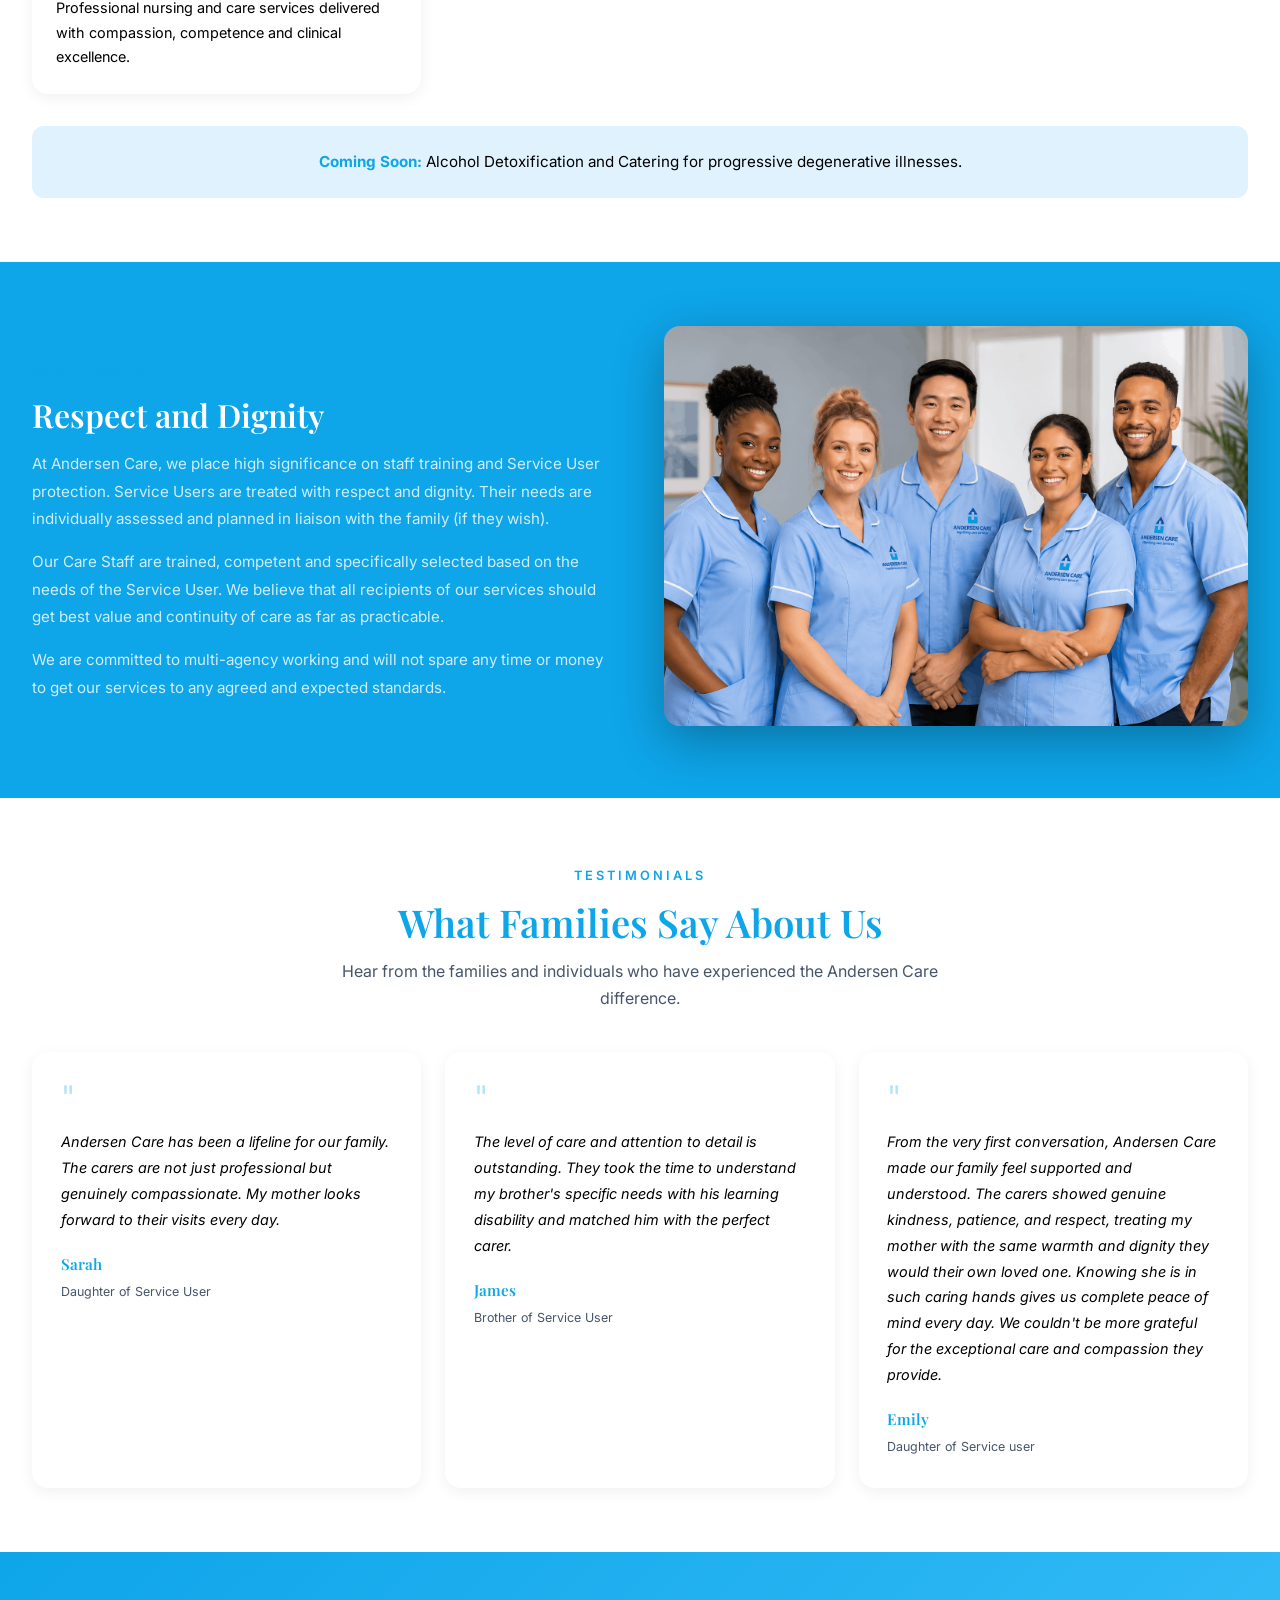
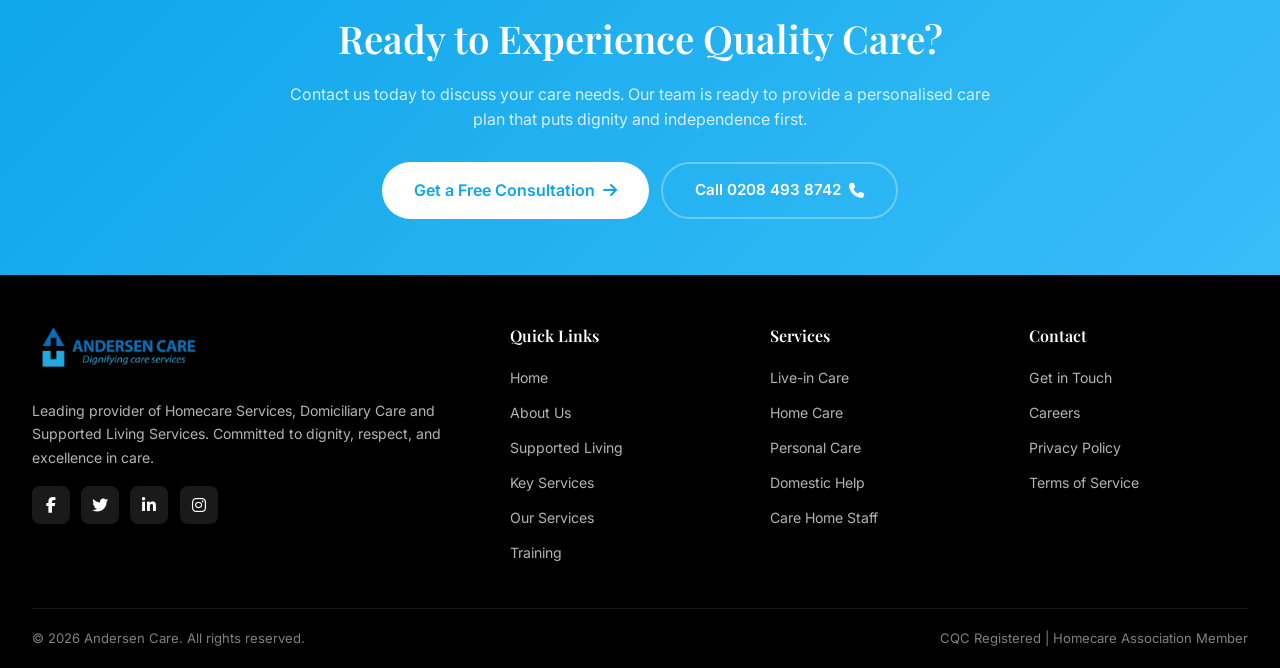
==== commit 0e6f0b79: "Update index.html" ====
--- a/index.html
+++ b/index.html
@@ -898,8 +898,8 @@
             <ul class="nav-links">
                 <li><a href="index.html" class="active">Home</a></li>
                 <li><a href="about-us.html">About Us</a></li>
+                <li><a href="our-services.html">Our Services</a></li>
                 <li><a href="supported-living.html">Supported Living</a></li>
-                <li><a href="our-services.html">Our Services</a></li>
                 <li><a href="key-services.html">Key Services</a></li>
                 <li><a href="training.html">Training</a></li>
                 <li><a href="contact-us.html" class="nav-cta">Contact Us</a></li>
@@ -914,8 +914,8 @@
         <ul class="mobile-menu-links">
             <li><a href="index.html">Home</a></li>
             <li><a href="about-us.html">About Us</a></li>
+            <li><a href="our-services.html">Our Services</a></li>
             <li><a href="supported-living.html">Supported Living</a></li>
-            <li><a href="our-services.html">Our Services</a></li>
             <li><a href="key-services.html">Key Services</a></li>
             <li><a href="training.html">Training</a></li>
             <li><a href="contact-us.html">Contact Us</a></li>
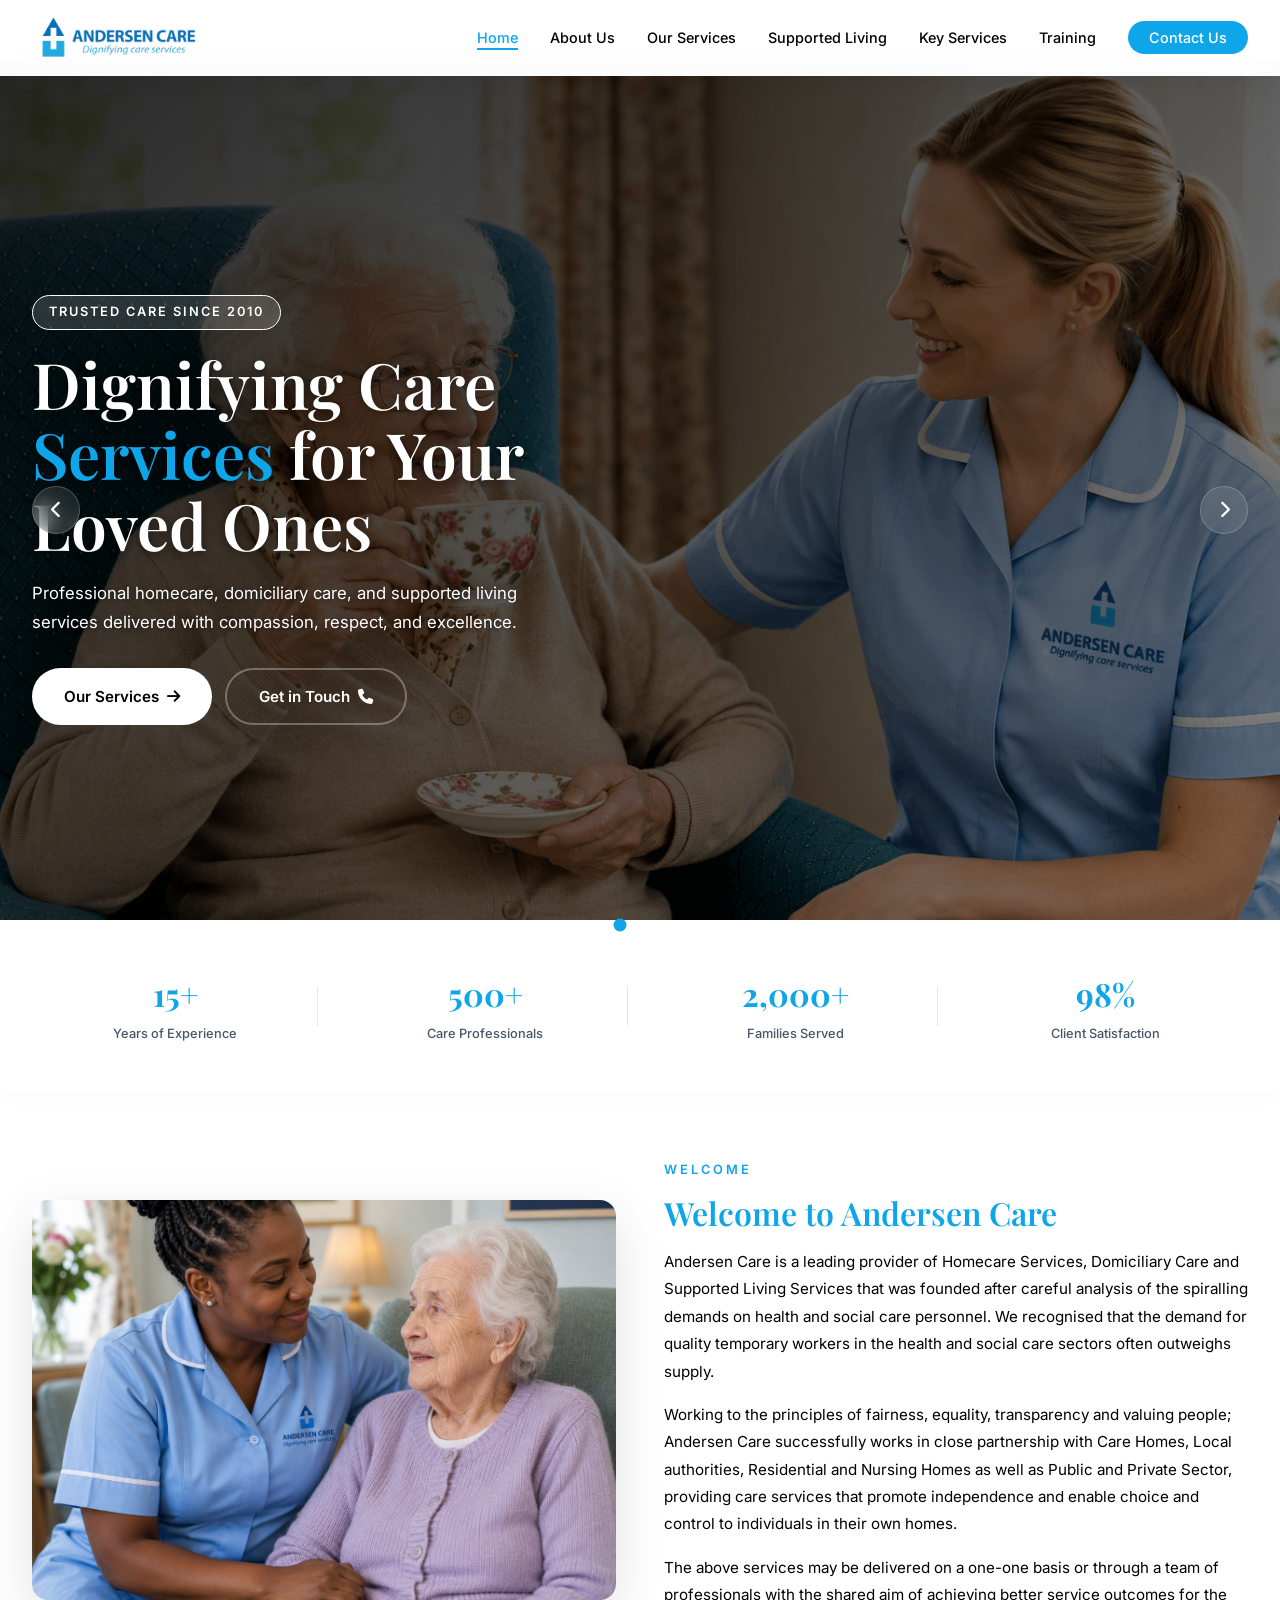
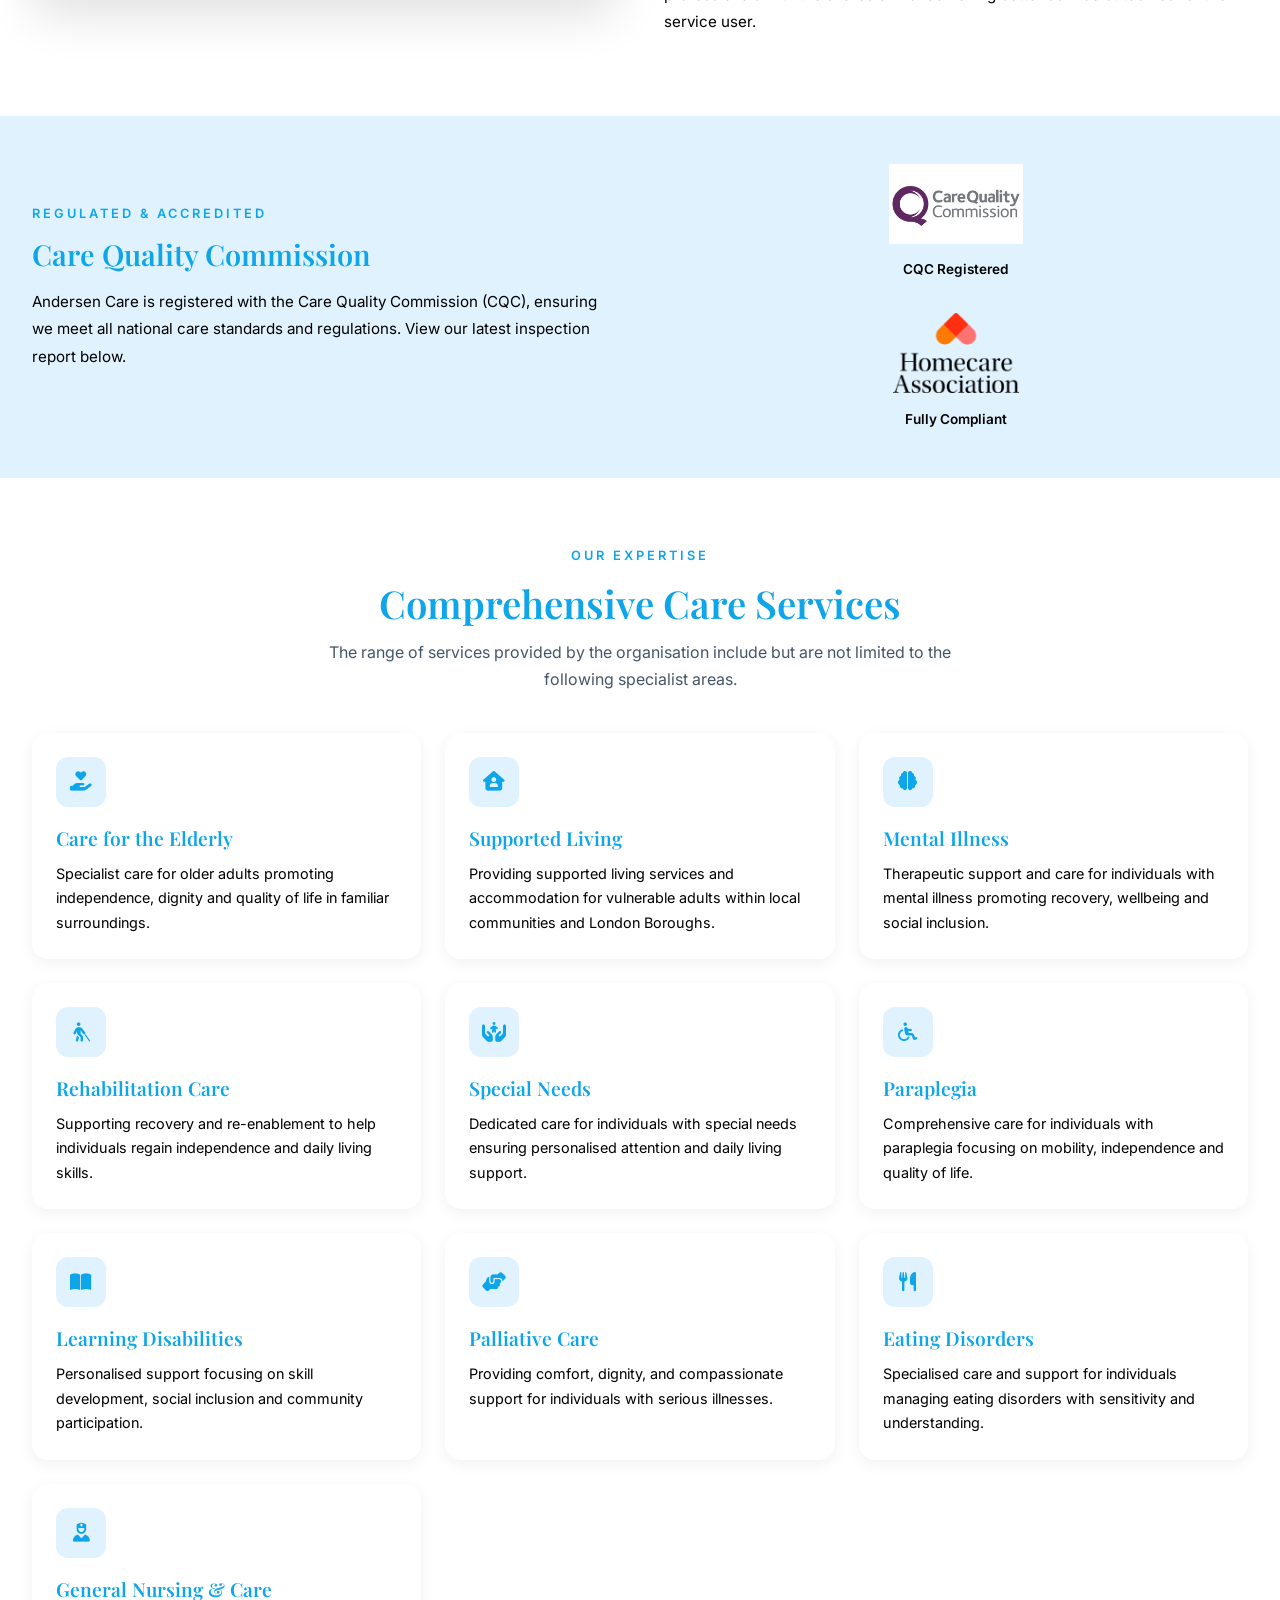
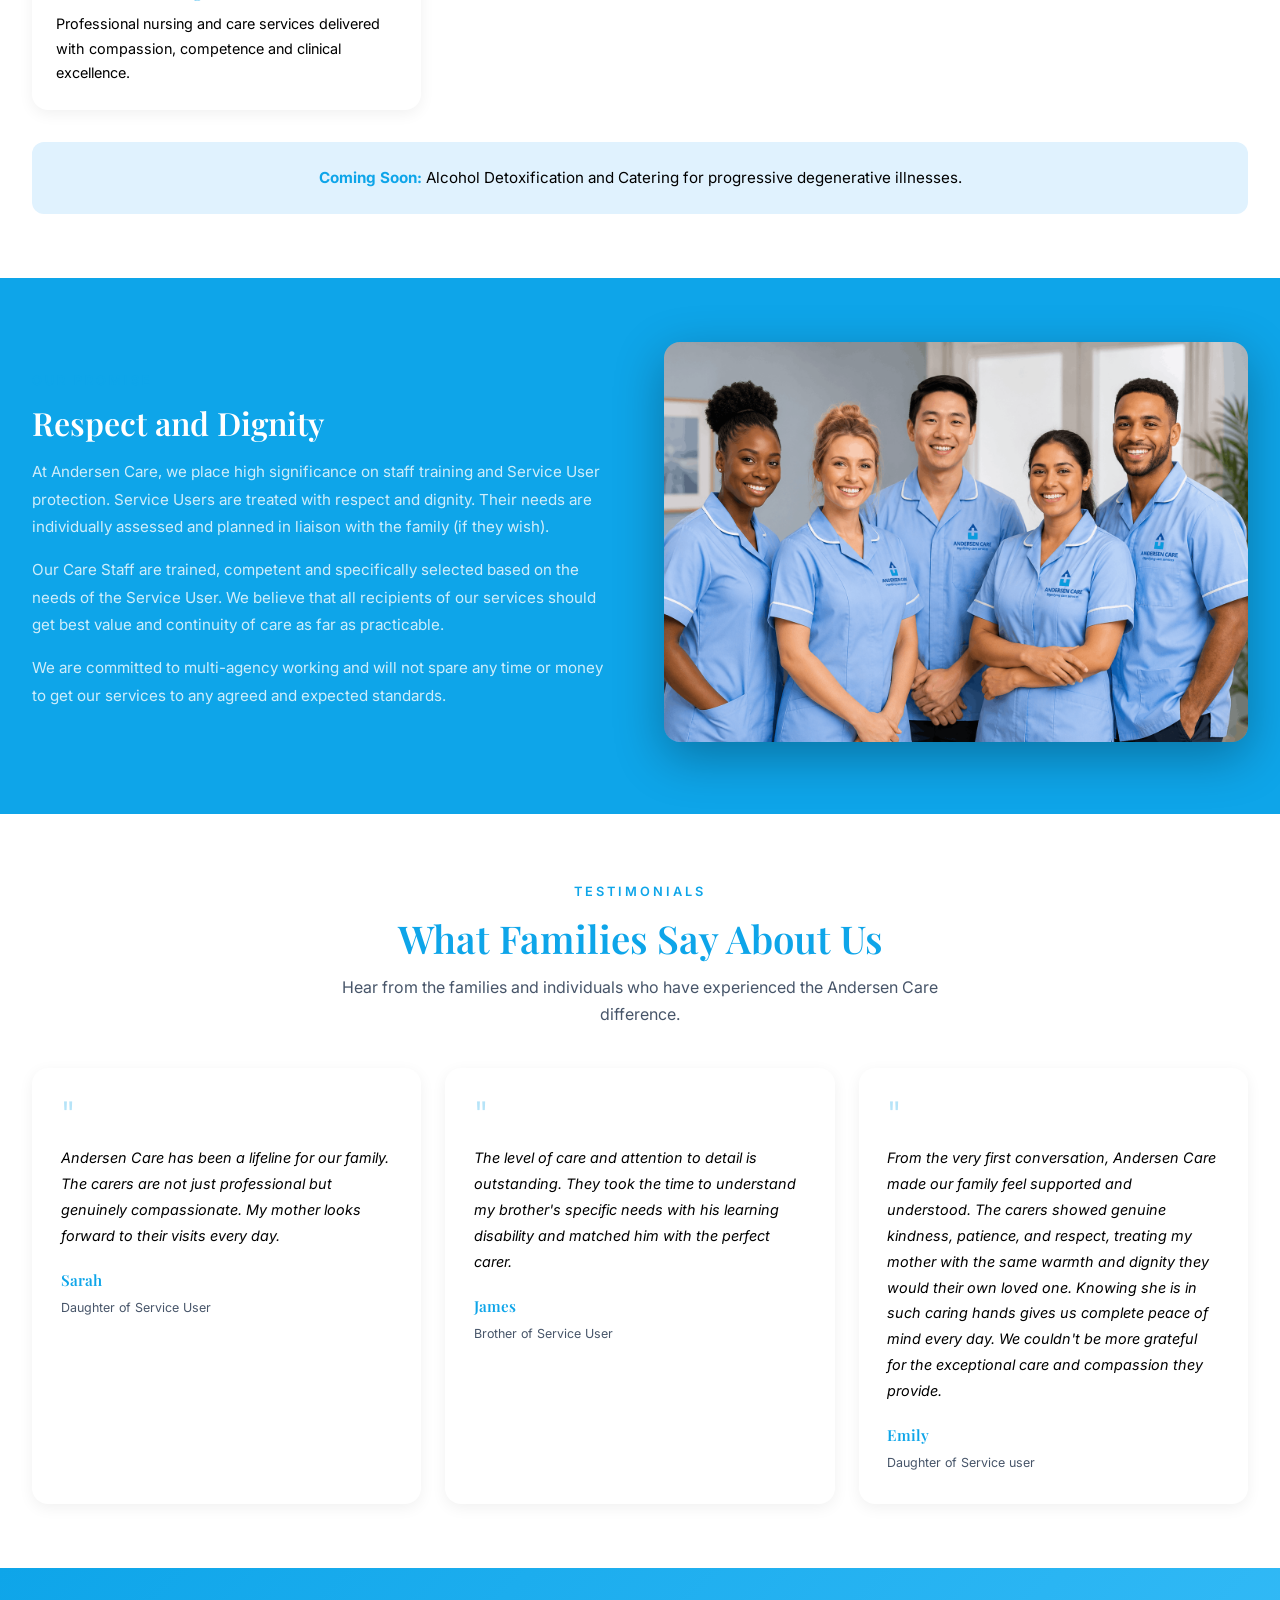
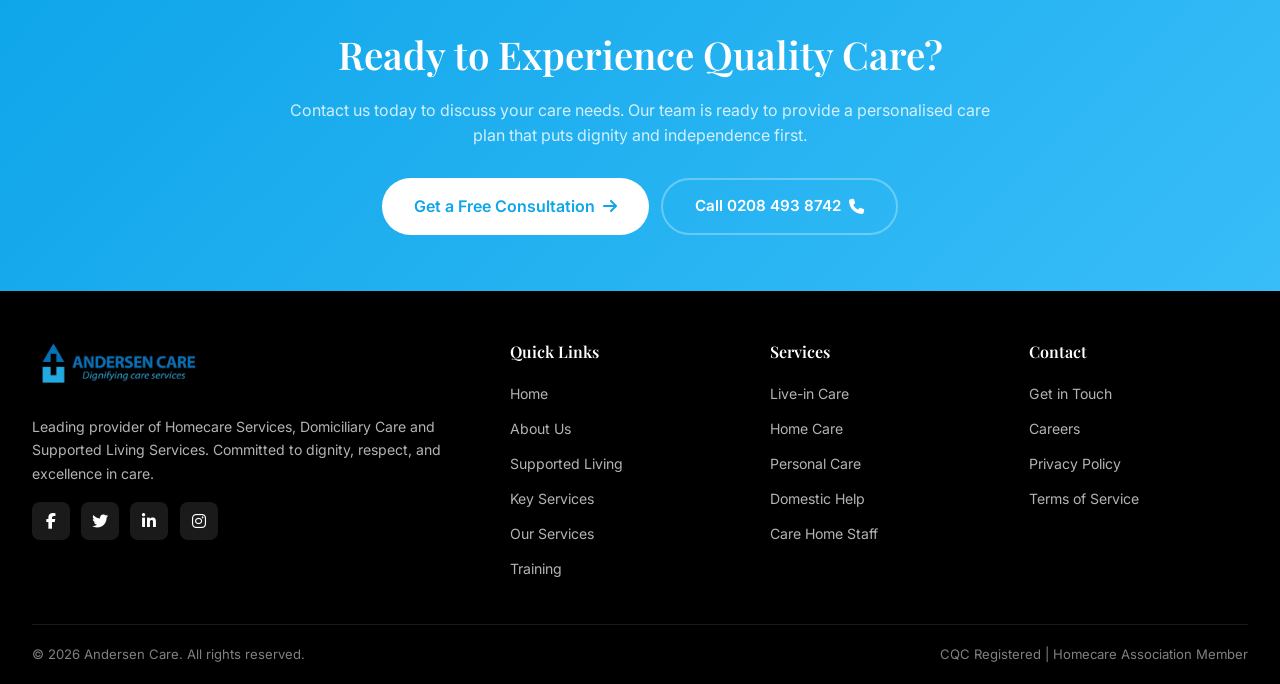
==== commit 8888da1d: "file upload" ====
--- a/index.html
+++ b/index.html
@@ -6,888 +6,7 @@
     <title>Andersen Care | Dignifying Care Services</title>
     <link href="https://fonts.googleapis.com/css2?family=Playfair+Display:wght@400;600;700&family=Inter:wght@300;400;500;600;700&display=swap" rel="stylesheet">
     <link rel="stylesheet" href="https://cdnjs.cloudflare.com/ajax/libs/font-awesome/6.4.0/css/all.min.css">
-    <style>
-        :root {
-            --primary: #0ea5e9;
-            --primary-light: #38bdf8;
-            --secondary: #0ea5e9;
-            --secondary-light: #38bdf8;
-            --accent: #e0f2fe;
-            --text-dark: #000000;
-            --text-light: #475569;
-            --white: #ffffff;
-            --off-white: #ffffff;
-            --transition: all 0.3s ease;
-        }
-        * { margin: 0; padding: 0; box-sizing: border-box; }
-        body {
-            font-family: 'Inter', sans-serif;
-            color: var(--text-dark);
-            line-height: 1.6;
-            overflow-x: hidden;
-            background: #ffffff;
-        }
-        h1, h2, h3, h4 { font-family: 'Playfair Display', serif; font-weight: 600; }
-
-        /* Navigation */
-        .navbar {
-            position: fixed;
-            top: 0;
-            width: 100%;
-            z-index: 1000;
-            padding: 0.8rem 0;
-            background: rgba(255,255,255,0.98);
-            backdrop-filter: blur(20px);
-            box-shadow: 0 2px 20px rgba(0,0,0,0.08);
-        }
-        .nav-container {
-            max-width: 1280px;
-            margin: 0 auto;
-            padding: 0 2rem;
-            display: flex;
-            justify-content: space-between;
-            align-items: center;
-        }
-        .logo {
-            display: flex;
-            align-items: center;
-            gap: 0.75rem;
-            text-decoration: none;
-        }
-        .logo-icon {
-            width: 40px; height: 40px;
-            background: var(--secondary);
-            border-radius: 10px;
-            display: flex;
-            align-items: center;
-            justify-content: center;
-            color: var(--white);
-            font-size: 1.1rem;
-        }
-        .logo-text {
-            font-family: 'Playfair Display', serif;
-            font-size: 1.4rem;
-            font-weight: 700;
-            color: var(--primary);
-        }
-        .nav-links {
-            display: flex;
-            gap: 2rem;
-            list-style: none;
-        }
-        .nav-links a {
-            text-decoration: none;
-            color: var(--text-dark);
-            font-weight: 500;
-            font-size: 0.9rem;
-            transition: var(--transition);
-            position: relative;
-        }
-        .nav-links a::after {
-            content: '';
-            position: absolute;
-            bottom: -4px; left: 0;
-            width: 0; height: 2px;
-            background: var(--secondary);
-            transition: var(--transition);
-        }
-        .nav-links a:hover::after { width: 100%; }
-        .nav-links a.active { color: var(--secondary); }
-        .nav-links a.active::after { width: 100%; }
-        .nav-cta {
-            background: var(--secondary);
-            color: var(--white) !important;
-            padding: 0.5rem 1.3rem;
-            border-radius: 50px;
-            transition: var(--transition);
-        }
-        .nav-cta:hover { background: var(--secondary-light); }
-        .nav-cta::after { display: none !important; }
-        .mobile-menu-btn {
-            display: none;
-            background: none;
-            border: none;
-            color: var(--primary);
-            font-size: 1.4rem;
-            cursor: pointer;
-        }
-
-        /* Hero */
-        .hero {
-            position: relative;
-            height: 100vh;
-            min-height: 650px;
-            overflow: hidden;
-            margin-top: 60px;
-        }
-        .hero-slider {
-            position: relative;
-            height: 100%;
-            width: 100%;
-        }
-        .hero-slide {
-            position: absolute;
-            top: 0; left: 0;
-            width: 100%; height: 100%;
-            opacity: 0;
-            transition: opacity 1s ease-in-out;
-            display: flex;
-            align-items: center;
-        }
-        .hero-slide.active { opacity: 1; }
-        .hero-slide-bg {
-            position: absolute;
-            top: 0; left: 0;
-            width: 100%; height: 100%;
-            background-size: cover;
-            background-position: center;
-        }
-        .hero-slide::before {
-            content: '';
-            position: absolute;
-            top: 0; left: 0;
-            width: 100%; height: 100%;
-            background: linear-gradient(135deg, rgba(0,0,0,0.85) 0%, rgba(0,0,0,0.65) 50%, rgba(0,0,0,0.45) 100%);
-            z-index: 1;
-        }
-        .hero-content {
-            position: relative;
-            z-index: 2;
-            max-width: 1280px;
-            margin: 0 auto;
-            padding: 0 2rem;
-            width: 100%;
-        }
-        .hero-label {
-            display: inline-block;
-            background: rgba(255, 255, 255, 0.15);
-            border: 1px solid #ffffff;
-            color: #ffffff;
-            padding: 0.4rem 1rem;
-            border-radius: 50px;
-            font-size: 0.8rem;
-            font-weight: 600;
-            letter-spacing: 2px;
-            text-transform: uppercase;
-            margin-bottom: 1.2rem;
-        }
-        .hero-title {
-            font-size: clamp(2.2rem, 5vw, 4rem);
-            color: #ffffff;
-            text-shadow: 0 2px 10px rgba(0,0,0,0.5);
-            line-height: 1.1;
-            margin-bottom: 1.2rem;
-            max-width: 650px;
-        }
-        .hero-title span { color: var(--secondary); }
-        .hero-desc {
-            font-size: 1.05rem;
-            color: #ffffff;
-            text-shadow: 0 1px 4px rgba(0,0,0,0.5);
-            max-width: 500px;
-            margin-bottom: 2rem;
-            line-height: 1.7;
-        }
-        .hero-buttons {
-            display: flex;
-            gap: 0.8rem;
-            flex-wrap: wrap;
-        }
-        .slider-dots {
-            position: absolute;
-            bottom: 30px;
-            left: 50%;
-            transform: translateX(-50%);
-            display: flex;
-            gap: 10px;
-            z-index: 10;
-        }
-        .slider-dot {
-            width: 10px; height: 10px;
-            border-radius: 50%;
-            background: rgba(255,255,255,0.3);
-            cursor: pointer;
-            transition: var(--transition);
-        }
-        .slider-dot.active {
-            background: var(--secondary);
-            transform: scale(1.3);
-        }
-        .slider-arrows {
-            position: absolute;
-            top: 50%;
-            transform: translateY(-50%);
-            width: 100%;
-            display: flex;
-            justify-content: space-between;
-            padding: 0 2rem;
-            z-index: 10;
-            pointer-events: none;
-        }
-        .slider-arrow {
-            width: 48px; height: 48px;
-            border-radius: 50%;
-            background: rgba(255,255,255,0.1);
-            backdrop-filter: blur(10px);
-            border: 1px solid rgba(255,255,255,0.2);
-            color: var(--white);
-            font-size: 1.1rem;
-            cursor: pointer;
-            transition: var(--transition);
-            pointer-events: all;
-            display: flex;
-            align-items: center;
-            justify-content: center;
-        }
-        .slider-arrow:hover {
-            background: var(--secondary);
-            border-color: var(--secondary);
-        }
-
-        /* Buttons */
-        .btn-primary {
-            background: #ffffff;
-            color: #000000;
-            padding: 0.9rem 2rem;
-            border-radius: 50px;
-            text-decoration: none;
-            font-weight: 600;
-            font-size: 0.95rem;
-            transition: var(--transition);
-            display: inline-flex;
-            align-items: center;
-            gap: 0.5rem;
-            border: none;
-            cursor: pointer;
-        }
-        .btn-primary:hover {
-            background: #e0f2fe;
-            color: #000000;
-            transform: translateY(-2px);
-            box-shadow: 0 8px 25px rgba(14, 165, 233, 0.3);
-        }
-        .btn-outline {
-            background: transparent;
-            color: #ffffff;
-            border: 2px solid #ffffff;
-            padding: 0.9rem 2rem;
-            border-radius: 50px;
-            text-decoration: none;
-            font-weight: 600;
-            font-size: 0.95rem;
-            transition: var(--transition);
-            display: inline-flex;
-            align-items: center;
-            gap: 0.5rem;
-            border: 2px solid rgba(255,255,255,0.3);
-        }
-        .btn-outline:hover {
-            background: #ffffff;
-            color: #000000;
-            transform: translateY(-2px);
-        }
-        .btn-white {
-            background: var(--white);
-            color: var(--primary);
-            padding: 0.9rem 2rem;
-            border-radius: 50px;
-            text-decoration: none;
-            font-weight: 600;
-            transition: var(--transition);
-            display: inline-flex;
-            align-items: center;
-            gap: 0.5rem;
-        }
-        .btn-white:hover {
-            transform: translateY(-2px);
-            box-shadow: 0 8px 25px rgba(0,0,0,0.2);
-        }
-
-        /* Stats Bar */
-        .stats-bar {
-            background: var(--white);
-            padding: 2rem 0;
-            position: relative;
-            z-index: 5;
-            margin-top: -40px;
-            box-shadow: 0 -8px 30px rgba(0,0,0,0.05);
-        }
-        .stats-container {
-            max-width: 1280px;
-            margin: 0 auto;
-            padding: 0 2rem;
-            display: grid;
-            grid-template-columns: repeat(4, 1fr);
-            gap: 1.5rem;
-        }
-        .stat-item {
-            text-align: center;
-            padding: 1rem;
-            position: relative;
-        }
-        .stat-item:not(:last-child)::after {
-            content: '';
-            position: absolute;
-            right: 0;
-            top: 50%;
-            transform: translateY(-50%);
-            height: 40px;
-            width: 1px;
-            background: #e5e7eb;
-        }
-        .stat-number {
-            font-size: 2rem;
-            font-weight: 700;
-            color: var(--primary);
-            font-family: 'Playfair Display', serif;
-        }
-        .stat-number span { color: var(--secondary); }
-        .stat-label {
-            color: var(--text-light);
-            font-size: 0.8rem;
-            margin-top: 0.3rem;
-            font-weight: 500;
-        }
-
-        /* Page Header */
-        .page-header {
-            position: relative;
-            height: 40vh;
-            min-height: 300px;
-            display: flex;
-            align-items: center;
-            justify-content: center;
-            text-align: center;
-            overflow: hidden;
-            margin-top: 60px;
-        }
-        .page-header-bg {
-            position: absolute;
-            top: 0; left: 0;
-            width: 100%; height: 100%;
-            background-size: cover;
-            background-position: center;
-        }
-        .page-header::before {
-            content: '';
-            position: absolute;
-            top: 0; left: 0;
-            width: 100%; height: 100%;
-            background: linear-gradient(135deg, rgba(14,165,233,0.9) 0%, rgba(14,165,233,0.7) 100%);
-            z-index: 1;
-        }
-        .page-header-content {
-            position: relative;
-            z-index: 2;
-            max-width: 800px;
-            padding: 0 2rem;
-        }
-        .page-header-label {
-            display: inline-block;
-            color: var(--secondary);
-            font-weight: 600;
-            font-size: 0.8rem;
-            letter-spacing: 3px;
-            text-transform: uppercase;
-            margin-bottom: 0.8rem;
-        }
-        .page-header h1 {
-            font-size: clamp(2rem, 4vw, 3.5rem);
-            color: var(--white);
-            line-height: 1.1;
-        }
-        .page-header p {
-            color: rgba(255,255,255,0.8);
-            font-size: 1rem;
-            margin-top: 0.8rem;
-            max-width: 550px;
-            margin-left: auto;
-            margin-right: auto;
-        }
-
-        /* Sections */
-        .section { padding: 4rem 0; }
-        .container {
-            max-width: 1280px;
-            margin: 0 auto;
-            padding: 0 2rem;
-        }
-        .section-header {
-            text-align: center;
-            max-width: 650px;
-            margin: 0 auto 2.5rem;
-        }
-        .section-label {
-            display: inline-block;
-            color: var(--secondary);
-            font-weight: 600;
-            font-size: 0.8rem;
-            letter-spacing: 3px;
-            text-transform: uppercase;
-            margin-bottom: 0.8rem;
-        }
-        .section-title {
-            font-size: clamp(1.6rem, 3.5vw, 2.4rem);
-            color: var(--primary);
-            margin-bottom: 0.8rem;
-            line-height: 1.2;
-        }
-        .section-desc {
-            color: var(--text-light);
-            font-size: 1rem;
-            line-height: 1.7;
-        }
-
-        /* Cards */
-        .card-grid {
-            display: grid;
-            grid-template-columns: repeat(3, 1fr);
-            gap: 1.5rem;
-        }
-        .card {
-            background: var(--white);
-            border-radius: 16px;
-            overflow: hidden;
-            box-shadow: 0 4px 15px rgba(0,0,0,0.06);
-            transition: var(--transition);
-        }
-        .card:hover {
-            transform: translateY(-6px);
-            box-shadow: 0 15px 40px rgba(0,0,0,0.1);
-        }
-        .card-img {
-            width: 100%;
-            height: 180px;
-            object-fit: cover;
-            transition: var(--transition);
-        }
-        .card:hover .card-img { transform: scale(1.05); }
-        .card-content { padding: 1.5rem; }
-        .card-icon {
-            width: 50px; height: 50px;
-            background: var(--accent);
-            border-radius: 12px;
-            display: flex;
-            align-items: center;
-            justify-content: center;
-            color: var(--primary);
-            font-size: 1.2rem;
-            margin-bottom: 1rem;
-            transition: var(--transition);
-        }
-        .card:hover .card-icon {
-            background: var(--primary);
-            color: var(--white);
-        }
-        .card h3 {
-            font-size: 1.2rem;
-            color: var(--primary);
-            margin-bottom: 0.5rem;
-        }
-        .card p {
-            color: #000000;
-            font-size: 0.9rem;
-            line-height: 1.7;
-        }
-
-        /* Feature Grid */
-        .feature-grid {
-            display: grid;
-            grid-template-columns: repeat(2, 1fr);
-            gap: 1.5rem;
-        }
-        .feature-item {
-            display: flex;
-            gap: 1rem;
-            padding: 1.5rem;
-            background: var(--white);
-            border-radius: 14px;
-            box-shadow: 0 4px 15px rgba(0,0,0,0.06);
-            transition: var(--transition);
-        }
-        .feature-item:hover {
-            transform: translateX(6px);
-            box-shadow: 0 10px 35px rgba(0,0,0,0.1);
-        }
-        .feature-icon {
-            width: 45px; height: 45px;
-            background: var(--accent);
-            border-radius: 10px;
-            display: flex;
-            align-items: center;
-            justify-content: center;
-            color: var(--primary);
-            font-size: 1.1rem;
-            flex-shrink: 0;
-        }
-        .feature-item h4 {
-            font-size: 1rem;
-            color: var(--primary);
-            margin-bottom: 0.3rem;
-        }
-        .feature-item p {
-            color: #000000;
-            font-size: 0.88rem;
-            line-height: 1.6;
-        }
-
-        /* Check List */
-        .check-list {
-            list-style: none;
-            margin: 1.2rem 0;
-        }
-        .check-list li {
-            display: flex;
-            align-items: flex-start;
-            gap: 0.7rem;
-            margin-bottom: 0.8rem;
-            color: #000000;
-            font-size: 0.9rem;
-        }
-        .check-list li i {
-            color: var(--secondary);
-            margin-top: 0.2rem;
-            flex-shrink: 0;
-        }
-
-        /* Dark Section */
-        .dark-section {
-            background: var(--primary);
-            color: var(--white);
-            position: relative;
-            overflow: hidden;
-        }
-        .dark-section .section-title { color: var(--white); }
-        .dark-section .section-desc { color: rgba(255,255,255,0.7); }
-
-        /* CTA Section */
-        .cta-section {
-            background: linear-gradient(135deg, var(--primary) 0%, var(--primary-light) 100%);
-            padding: 3.5rem 0;
-            position: relative;
-            overflow: hidden;
-        }
-        .cta-content {
-            text-align: center;
-            position: relative;
-            z-index: 1;
-            max-width: 700px;
-            margin: 0 auto;
-        }
-        .cta-content h2 {
-            font-size: clamp(1.6rem, 3.5vw, 2.4rem);
-            color: var(--white);
-            margin-bottom: 0.8rem;
-        }
-        .cta-content p {
-            color: rgba(255,255,255,0.8);
-            font-size: 1rem;
-            margin-bottom: 1.8rem;
-        }
-        .cta-buttons {
-            display: flex;
-            gap: 0.8rem;
-            justify-content: center;
-            flex-wrap: wrap;
-        }
-
-        /* Contact Form */
-        .form-group { margin-bottom: 1.2rem; }
-        .form-group label {
-            display: block;
-            color: var(--primary);
-            font-weight: 600;
-            margin-bottom: 0.3rem;
-            font-size: 0.88rem;
-        }
-        .form-group input,
-        .form-group textarea,
-        .form-group select {
-            width: 100%;
-            padding: 0.8rem 1rem;
-            border: 2px solid #e5e7eb;
-            border-radius: 10px;
-            font-family: 'Inter', sans-serif;
-            font-size: 0.92rem;
-            color: var(--text-dark);
-            transition: var(--transition);
-            background: #ffffff;
-        }
-        .form-group input:focus,
-        .form-group textarea:focus,
-        .form-group select:focus {
-            outline: none;
-            border-color: var(--secondary);
-            background: var(--white);
-        }
-        .form-group textarea {
-            resize: vertical;
-            min-height: 110px;
-        }
-        .form-row {
-            display: grid;
-            grid-template-columns: 1fr 1fr;
-            gap: 0.8rem;
-        }
-        .btn-submit {
-            width: 100%;
-            background: var(--primary);
-            color: var(--white);
-            padding: 0.9rem;
-            border: none;
-            border-radius: 10px;
-            font-size: 0.95rem;
-            font-weight: 600;
-            cursor: pointer;
-            transition: var(--transition);
-            font-family: 'Inter', sans-serif;
-        }
-        .btn-submit:hover {
-            background: var(--primary-light);
-            transform: translateY(-2px);
-        }
-
-        /* Contact Info Cards */
-        .contact-info-card {
-            display: flex;
-            align-items: flex-start;
-            gap: 0.9rem;
-            padding: 1.2rem;
-            background: #ffffff;
-            border-radius: 12px;
-            transition: var(--transition);
-        }
-        .contact-info-card:hover {
-            background: var(--accent);
-            transform: translateX(4px);
-        }
-        .contact-info-card i {
-            width: 40px; height: 40px;
-            background: var(--primary);
-            color: var(--white);
-            border-radius: 10px;
-            display: flex;
-            align-items: center;
-            justify-content: center;
-            font-size: 1rem;
-            flex-shrink: 0;
-        }
-        .contact-info-card h4 {
-            color: var(--primary);
-            font-size: 0.95rem;
-            margin-bottom: 0.2rem;
-        }
-        .contact-info-card p {
-            color: #000000;
-            font-size: 0.85rem;
-            line-height: 1.5;
-        }
-
-        /* Service Image Section */
-        .service-img-section {
-            display: grid;
-            grid-template-columns: 1fr 1fr;
-            gap: 3rem;
-            align-items: center;
-        }
-        .service-img-section img {
-            width: 100%;
-            height: 380px;
-            object-fit: cover;
-            border-radius: 16px;
-            box-shadow: 0 15px 50px rgba(0,0,0,0.12);
-        }
-        .service-img-section.reverse img { order: 2; }
-        .service-img-section.reverse .service-text { order: 1; }
-
-        /* PDF Service Cards */
-        .pdf-service-card {
-            background: var(--white);
-            border-radius: 16px;
-            overflow: hidden;
-            box-shadow: 0 4px 15px rgba(0,0,0,0.06);
-            transition: var(--transition);
-            display: grid;
-            grid-template-columns: 1fr 1fr;
-            gap: 0;
-            align-items: center;
-        }
-        .pdf-service-card:hover {
-            transform: translateY(-4px);
-            box-shadow: 0 15px 40px rgba(0,0,0,0.1);
-        }
-        .pdf-service-card img {
-            width: 100%;
-            height: 100%;
-            min-height: 300px;
-            object-fit: cover;
-        }
-        .pdf-service-card .pdf-content {
-            padding: 2rem;
-        }
-        .pdf-service-card.reverse {
-            direction: rtl;
-        }
-        .pdf-service-card.reverse > * {
-            direction: ltr;
-        }
-
-        /* Footer */
-        .footer {
-            background: #000000;
-            color: var(--white);
-            padding: 3rem 0 1.2rem;
-        }
-        .footer-grid {
-            display: grid;
-            grid-template-columns: 2fr 1fr 1fr 1fr;
-            gap: 2.5rem;
-            margin-bottom: 2rem;
-        }
-        .footer-brand p {
-            color: rgba(255,255,255,0.7);
-            margin: 1rem 0;
-            line-height: 1.7;
-            font-size: 0.88rem;
-        }
-        .footer-social {
-            display: flex;
-            gap: 0.7rem;
-        }
-        .footer-social a {
-            width: 38px; height: 38px;
-            background: rgba(255,255,255,0.1);
-            border-radius: 8px;
-            display: flex;
-            align-items: center;
-            justify-content: center;
-            color: var(--white);
-            text-decoration: none;
-            transition: var(--transition);
-        }
-        .footer-social a:hover {
-            background: var(--secondary);
-            transform: translateY(-2px);
-        }
-        .footer-column h4 {
-            color: var(--white);
-            font-size: 1rem;
-            margin-bottom: 1rem;
-        }
-        .footer-column ul { list-style: none; }
-        .footer-column ul li { margin-bottom: 0.6rem; }
-        .footer-column ul li a {
-            color: rgba(255,255,255,0.7);
-            text-decoration: none;
-            transition: var(--transition);
-            font-size: 0.88rem;
-        }
-        .footer-column ul li a:hover {
-            color: var(--secondary);
-            padding-left: 3px;
-        }
-        .footer-bottom {
-            border-top: 1px solid rgba(255,255,255,0.1);
-            padding-top: 1.2rem;
-            display: flex;
-            justify-content: space-between;
-            align-items: center;
-            flex-wrap: wrap;
-            gap: 0.8rem;
-        }
-        .footer-bottom p {
-            color: rgba(255,255,255,0.5);
-            font-size: 0.82rem;
-        }
-
-        /* Mobile Menu */
-        .mobile-menu {
-            position: fixed;
-            top: 0;
-            right: -100%;
-            width: 80%;
-            max-width: 350px;
-            height: 100vh;
-            background: var(--white);
-            z-index: 2000;
-            padding: 1.5rem;
-            transition: var(--transition);
-            box-shadow: -10px 0 30px rgba(0,0,0,0.1);
-        }
-        .mobile-menu.active { right: 0; }
-        .mobile-menu-close {
-            position: absolute;
-            top: 1.2rem; right: 1.2rem;
-            background: none;
-            border: none;
-            font-size: 1.4rem;
-            color: var(--primary);
-            cursor: pointer;
-        }
-        .mobile-menu-links {
-            list-style: none;
-            margin-top: 3rem;
-        }
-        .mobile-menu-links li { margin-bottom: 1.1rem; }
-        .mobile-menu-links a {
-            text-decoration: none;
-            color: var(--primary);
-            font-size: 1.1rem;
-            font-weight: 600;
-            transition: var(--transition);
-        }
-        .mobile-menu-links a:hover { color: var(--secondary); }
-        .mobile-overlay {
-            position: fixed;
-            top: 0; left: 0;
-            width: 100%; height: 100%;
-            background: rgba(0,0,0,0.5);
-            z-index: 1999;
-            opacity: 0;
-            visibility: hidden;
-            transition: var(--transition);
-        }
-        .mobile-overlay.active {
-            opacity: 1;
-            visibility: visible;
-        }
-
-        /* Responsive */
-        @media (max-width: 1024px) {
-            .card-grid { grid-template-columns: repeat(2, 1fr); }
-            .feature-grid { grid-template-columns: 1fr; }
-            .footer-grid { grid-template-columns: repeat(2, 1fr); }
-            .service-img-section { grid-template-columns: 1fr; gap: 2rem; }
-            .service-img-section img { height: 300px; }
-            .pdf-service-card { grid-template-columns: 1fr; }
-            .pdf-service-card.reverse { direction: ltr; }
-            .stats-container { grid-template-columns: repeat(2, 1fr); }
-            .stat-item:nth-child(2)::after { display: none; }
-        }
-        @media (max-width: 768px) {
-            .nav-links { display: none; }
-            .mobile-menu-btn { display: block; }
-            .card-grid { grid-template-columns: 1fr; }
-            .footer-grid { grid-template-columns: 1fr; gap: 1.5rem; }
-            .form-row { grid-template-columns: 1fr; }
-            .page-header { min-height: 250px; }
-            .hero-buttons { flex-direction: column; }
-            .btn-primary, .btn-outline { width: 100%; justify-content: center; }
-            .stats-container { grid-template-columns: 1fr; }
-            .stat-item::after { display: none !important; }
-        }
-
-        /* Scroll Animation */
-        .fade-in {
-            opacity: 0;
-            transform: translateY(20px);
-            transition: opacity 0.6s ease, transform 0.6s ease;
-        }
-        .fade-in.visible {
-            opacity: 1;
-            transform: translateY(0);
-        }
-    </style>
+      <link rel="stylesheet" href="styles.css" />
 </head>
 <body>
     <nav class="navbar" id="navbar">
@@ -996,7 +115,7 @@
     </div>
 
     <!-- Welcome Section - EXACT HOMEPAGE CONTENT -->
-    <section class="section" style="background: #ffffff;">
+    <!-- <section class="section" style="background: #ffffff;">
         <div class="container">
             <div style="display: grid; grid-template-columns: 1fr 1fr; gap: 3rem; align-items: center;">
                 <div class="fade-in">
@@ -1011,33 +130,89 @@
                 </div>
             </div>
         </div>
-    </section>
-
+    </section> -->
+
+    <!-- Welcome Section RESPONSIVE VERSION -->
+<section class="section welcome-section">
+  <div class="container">
+    <div class="welcome-grid">
+      <div class="fade-in">
+        <img src="welcome.png" alt="Care professional" class="welcome-image" />
+      </div>
+
+      <div class="fade-in">
+        <span class="section-label">Welcome</span>
+
+        <h2 class="welcome-title">
+          Welcome to Andersen Care
+        </h2>
+
+        <p class="welcome-text">
+          Andersen Care is a leading provider of Homecare Services,
+          Domiciliary Care and Supported Living Services that was founded
+          after careful analysis of the spiralling demands on health and
+          social care personnel. We recognised that the demand for quality
+          temporary workers in the health and social care sectors often
+          outweighs supply.
+        </p>
+
+        <p class="welcome-text">
+          Working to the principles of fairness, equality, transparency and
+          valuing people; Andersen Care successfully works in close partnership
+          with Care Homes, Local authorities, Residential and Nursing Homes as
+          well as Public and Private Sector, providing care services that
+          promote independence and enable choice and control to individuals in
+          their own homes.
+        </p>
+
+        <p class="welcome-text">
+          The above services may be delivered on a one-one basis or through a
+          team of professionals with the shared aim of achieving better service
+          outcomes for the service user.
+        </p>
+      </div>
+    </div>
+  </div>
+</section>
     <!-- CQC Widget & Accreditations -->
-    <section class="section" style="background: #e0f2fe; padding: 3rem 0;">
-        <div class="container">
-            <div style="display: grid; grid-template-columns: 1fr 1fr; gap: 3rem; align-items: center;">
-                <div class="fade-in">
-                    <span class="section-label">Regulated & Accredited</span>
-                    <h2 style="font-size: 1.8rem; color: var(--primary); margin-bottom: 1rem; line-height: 1.2; font-family: 'Playfair Display', serif;">Care Quality Commission</h2>
-                    <p style="color: var(--text-dark); margin-bottom: 1.5rem; line-height: 1.8; font-size: 0.95rem;">Andersen Care is registered with the Care Quality Commission (CQC), ensuring we meet all national care standards and regulations. View our latest inspection report below.</p>
-                    <script type="text/javascript" src="https://www.cqc.org.uk/sites/all/modules/custom/cqc_widget/widget.js?data-id=1-288773125&data-host=https://www.cqc.org.uk&type=location"></script>
-                </div>
-                <div class="fade-in" style="display: flex; flex-direction: column; gap: 2rem; align-items: center;">
-                    <div style="text-align: center;">
-                        <img src="cqc.png" alt="Care Quality Commission" style="height: 80px; width: auto; margin-bottom: 0.5rem;">
-                        <p style="color: var(--text-dark); font-size: 0.85rem; font-weight: 600;">CQC Registered</p>
-                    </div>
-                    
-                    <div style="text-align: center;">
-                        <img src="unnamed.png" alt="Accreditation" style="height: 80px; width: auto; margin-bottom: 0.5rem;">
-                        <p style="color: var(--text-dark); font-size: 0.85rem; font-weight: 600;">Fully Compliant</p>
-                    </div>
-                </div>
-            </div>
-        </div>
-    </section>
-
+ <section class="section cqc-widget">
+  <div class="container">
+    <div class="cqc-grid">
+      
+      <div class="fade-in">
+        <span class="section-label">Regulated & Accredited</span>
+
+        <h2 class="cqc-title">
+          Care Quality Commission
+        </h2>
+
+        <p class="cqc-text">
+          Andersen Care is registered with the Care Quality Commission (CQC),
+          ensuring we meet all national care standards and regulations.
+          View our latest inspection report below.
+        </p>
+
+        <script
+          type="text/javascript"
+          src="https://www.cqc.org.uk/sites/all/modules/custom/cqc_widget/widget.js?data-id=1-288773125&data-host=https://www.cqc.org.uk&type=location">
+        </script>
+      </div>
+
+      <div class="fade-in cqc-badges">
+        <div class="cqc-badge">
+          <img src="cqc.png" alt="Care Quality Commission" class="cqc-logo">
+          <p>CQC Registered</p>
+        </div>
+
+        <div class="cqc-badge">
+          <img src="unnamed.png" alt="Accreditation" class="cqc-logo">
+          <p>Fully Compliant</p>
+        </div>
+      </div>
+
+    </div>
+  </div>
+</section>
     <!-- Services Range Section -->
     <section class="section">
         <div class="container">
@@ -1124,23 +299,44 @@
         </div>
     </section>
 
-    <!-- Respect and Dignity Section -->
-    <section class="section dark-section">
-        <div class="container">
-            <div style="display: grid; grid-template-columns: 1fr 1fr; gap: 3rem; align-items: center;">
-                <div class="fade-in">
-                    <span class="section-label">Our Promise</span>
-                    <h2 style="font-size: 2rem; color: var(--white); margin-bottom: 1rem; line-height: 1.2; font-family: 'Playfair Display', serif;">Respect and Dignity</h2>
-                    <p style="color: rgba(255,255,255,0.8); margin-bottom: 1rem; line-height: 1.8; font-size: 0.95rem;">At Andersen Care, we place high significance on staff training and Service User protection. Service Users are treated with respect and dignity. Their needs are individually assessed and planned in liaison with the family (if they wish).</p>
-                    <p style="color: rgba(255,255,255,0.8); margin-bottom: 1rem; line-height: 1.8; font-size: 0.95rem;">Our Care Staff are trained, competent and specifically selected based on the needs of the Service User. We believe that all recipients of our services should get best value and continuity of care as far as practicable.</p>
-                    <p style="color: rgba(255,255,255,0.8); line-height: 1.8; font-size: 0.95rem;">We are committed to multi-agency working and will not spare any time or money to get our services to any agreed and expected standards.</p>
-                </div>
-                <div class="fade-in">
-                    <img src="caregroup.png" alt="Respect and dignity" style="width: 100%; height: 400px; object-fit: cover; border-radius: 16px; box-shadow: 0 15px 50px rgba(0,0,0,0.3);">
-                </div>
-            </div>
-        </div>
-    </section>
+   <!-- Respect and Dignity Section -->
+<section class="section dark-section">
+  <div class="container dignity-container">
+    <div class="dignity-items">
+
+      <div class="fade-in dignity-content">
+        <span class="section-label">Our Promise</span>
+
+        <h2 class="dignity-title">Respect and Dignity</h2>
+
+        <p class="dignity-text">
+          At Andersen Care, we place high significance on staff training
+          and Service User protection. Service Users are treated with respect
+          and dignity. Their needs are individually assessed and planned in
+          liaison with the family (if they wish).
+        </p>
+
+        <p class="dignity-text">
+          Our Care Staff are trained, competent and specifically selected
+          based on the needs of the Service User. We believe that all
+          recipients of our services should get best value and continuity
+          of care as far as practicable.
+        </p>
+
+        <p class="dignity-text">
+          We are committed to multi-agency working and will not spare any
+          time or money to get our services to any agreed and expected
+          standards.
+        </p>
+      </div>
+
+      <div class="fade-in">
+        <img src="caregroup.png" alt="Respect and dignity" class="dignity-image">
+      </div>
+
+    </div>
+  </div>
+</section>
 
     <!-- Testimonials -->
     <section class="section" style="background: #ffffff;">
--- a/styles.css
+++ b/styles.css
@@ -0,0 +1,1930 @@
+
+        :root {
+            --primary: #0ea5e9;
+            --primary-light: #38bdf8;
+            --secondary: #0ea5e9;
+            --secondary-light: #38bdf8;
+            --accent: #e0f2fe;
+            --text-dark: #000000;
+            --text-light: #475569;
+            --white: #ffffff;
+            --off-white: #ffffff;
+            --transition: all 0.3s ease;
+        }
+        * { margin: 0; padding: 0; box-sizing: border-box; }
+        body {
+            font-family: 'Inter', sans-serif;
+            color: var(--text-dark);
+            line-height: 1.6;
+            overflow-x: hidden;
+            background: #ffffff;
+        }
+        h1, h2, h3, h4 { font-family: 'Playfair Display', serif; font-weight: 600; }
+
+        /* Navigation */
+        .navbar {
+            position: fixed;
+            top: 0;
+            width: 100%;
+            z-index: 1000;
+            padding: 0.8rem 0;
+            background: rgba(255,255,255,0.98);
+            backdrop-filter: blur(20px);
+            box-shadow: 0 2px 20px rgba(0,0,0,0.08);
+        }
+        .nav-container {
+            max-width: 1280px;
+            margin: 0 auto;
+            padding: 0 2rem;
+            display: flex;
+            justify-content: space-between;
+            align-items: center;
+        }
+        .logo {
+            display: flex;
+            align-items: center;
+            gap: 0.75rem;
+            text-decoration: none;
+        }
+        .logo-icon {
+            width: 40px; height: 40px;
+            background: var(--secondary);
+            border-radius: 10px;
+            display: flex;
+            align-items: center;
+            justify-content: center;
+            color: var(--white);
+            font-size: 1.1rem;
+        }
+        .logo-text {
+            font-family: 'Playfair Display', serif;
+            font-size: 1.4rem;
+            font-weight: 700;
+            color: var(--primary);
+        }
+        .nav-links {
+            display: flex;
+            gap: 2rem;
+            list-style: none;
+        }
+        .nav-links a {
+            text-decoration: none;
+            color: var(--text-dark);
+            font-weight: 500;
+            font-size: 0.9rem;
+            transition: var(--transition);
+            position: relative;
+        }
+        .nav-links a::after {
+            content: '';
+            position: absolute;
+            bottom: -4px; left: 0;
+            width: 0; height: 2px;
+            background: var(--secondary);
+            transition: var(--transition);
+        }
+        .nav-links a:hover::after { width: 100%; }
+        .nav-links a.active { color: var(--secondary); }
+        .nav-links a.active::after { width: 100%; }
+        .nav-cta {
+            background: var(--secondary);
+            color: var(--white) !important;
+            padding: 0.5rem 1.3rem;
+            border-radius: 50px;
+            transition: var(--transition);
+        }
+        .nav-cta:hover { background: var(--secondary-light); }
+        .nav-cta::after { display: none !important; }
+        .mobile-menu-btn {
+            display: none;
+            background: none;
+            border: none;
+            color: var(--primary);
+            font-size: 1.4rem;
+            cursor: pointer;
+        }
+
+        /* Hero */
+        .hero {
+            position: relative;
+            height: 100vh;
+            min-height: 650px;
+            overflow: hidden;
+            margin-top: 60px;
+        }
+        .hero-slider {
+            position: relative;
+            height: 100%;
+            width: 100%;
+        }
+        .hero-slide {
+            position: absolute;
+            top: 0; left: 0;
+            width: 100%; height: 100%;
+            opacity: 0;
+            transition: opacity 1s ease-in-out;
+            display: flex;
+            align-items: center;
+        }
+        .hero-slide.active { opacity: 1; }
+        .hero-slide-bg {
+            position: absolute;
+            top: 0; left: 0;
+            width: 100%; height: 100%;
+            background-size: cover;
+            background-position: center;
+        }
+        .hero-slide::before {
+            content: '';
+            position: absolute;
+            top: 0; left: 0;
+            width: 100%; height: 100%;
+            background: linear-gradient(135deg, rgba(0,0,0,0.85) 0%, rgba(0,0,0,0.65) 50%, rgba(0,0,0,0.45) 100%);
+            z-index: 1;
+        }
+        .hero-content {
+            position: relative;
+            z-index: 2;
+            max-width: 1280px;
+            margin: 0 auto;
+            padding: 0 2rem;
+            width: 100%;
+        }
+        .hero-label {
+            display: inline-block;
+            background: rgba(255, 255, 255, 0.15);
+            border: 1px solid #ffffff;
+            color: #ffffff;
+            padding: 0.4rem 1rem;
+            border-radius: 50px;
+            font-size: 0.8rem;
+            font-weight: 600;
+            letter-spacing: 2px;
+            text-transform: uppercase;
+            margin-bottom: 1.2rem;
+        }
+        .hero-title {
+            font-size: clamp(2.2rem, 5vw, 4rem);
+            color: #ffffff;
+            text-shadow: 0 2px 10px rgba(0,0,0,0.5);
+            line-height: 1.1;
+            margin-bottom: 1.2rem;
+            max-width: 650px;
+        }
+        .hero-title span { color: var(--secondary); }
+        .hero-desc {
+            font-size: 1.05rem;
+            color: #ffffff;
+            text-shadow: 0 1px 4px rgba(0,0,0,0.5);
+            max-width: 500px;
+            margin-bottom: 2rem;
+            line-height: 1.7;
+        }
+        .hero-buttons {
+            display: flex;
+            gap: 0.8rem;
+            flex-wrap: wrap;
+        }
+        .slider-dots {
+            position: absolute;
+            bottom: 30px;
+            left: 50%;
+            transform: translateX(-50%);
+            display: flex;
+            gap: 10px;
+            z-index: 10;
+        }
+        .slider-dot {
+            width: 10px; height: 10px;
+            border-radius: 50%;
+            background: rgba(255,255,255,0.3);
+            cursor: pointer;
+            transition: var(--transition);
+        }
+        .slider-dot.active {
+            background: var(--secondary);
+            transform: scale(1.3);
+        }
+        .slider-arrows {
+            position: absolute;
+            top: 50%;
+            transform: translateY(-50%);
+            width: 100%;
+            display: flex;
+            justify-content: space-between;
+            padding: 0 2rem;
+            z-index: 10;
+            pointer-events: none;
+        }
+        .slider-arrow {
+            width: 48px; height: 48px;
+            border-radius: 50%;
+            background: rgba(255,255,255,0.1);
+            backdrop-filter: blur(10px);
+            border: 1px solid rgba(255,255,255,0.2);
+            color: var(--white);
+            font-size: 1.1rem;
+            cursor: pointer;
+            transition: var(--transition);
+            pointer-events: all;
+            display: flex;
+            align-items: center;
+            justify-content: center;
+        }
+        .slider-arrow:hover {
+            background: var(--secondary);
+            border-color: var(--secondary);
+        }
+
+        /* Buttons */
+        .btn-primary {
+            background: #ffffff;
+            color: #000000;
+            padding: 0.9rem 2rem;
+            border-radius: 50px;
+            text-decoration: none;
+            font-weight: 600;
+            font-size: 0.95rem;
+            transition: var(--transition);
+            display: inline-flex;
+            align-items: center;
+            gap: 0.5rem;
+            border: none;
+            cursor: pointer;
+        }
+        .btn-primary:hover {
+            background: #e0f2fe;
+            color: #000000;
+            transform: translateY(-2px);
+            box-shadow: 0 8px 25px rgba(14, 165, 233, 0.3);
+        }
+        .btn-outline {
+            background: transparent;
+            color: #ffffff;
+            border: 2px solid #ffffff;
+            padding: 0.9rem 2rem;
+            border-radius: 50px;
+            text-decoration: none;
+            font-weight: 600;
+            font-size: 0.95rem;
+            transition: var(--transition);
+            display: inline-flex;
+            align-items: center;
+            gap: 0.5rem;
+            border: 2px solid rgba(255,255,255,0.3);
+        }
+        .btn-outline:hover {
+            background: #ffffff;
+            color: #000000;
+            transform: translateY(-2px);
+        }
+        .btn-white {
+            background: var(--white);
+            color: var(--primary);
+            padding: 0.9rem 2rem;
+            border-radius: 50px;
+            text-decoration: none;
+            font-weight: 600;
+            transition: var(--transition);
+            display: inline-flex;
+            align-items: center;
+            gap: 0.5rem;
+        }
+        .btn-white:hover {
+            transform: translateY(-2px);
+            box-shadow: 0 8px 25px rgba(0,0,0,0.2);
+        }
+
+        /* Stats Bar */
+        .stats-bar {
+            background: var(--white);
+            padding: 2rem 0;
+            position: relative;
+            z-index: 5;
+            margin-top: -40px;
+            box-shadow: 0 -8px 30px rgba(0,0,0,0.05);
+        }
+        .stats-container {
+            max-width: 1280px;
+            margin: 0 auto;
+            padding: 0 2rem;
+            display: grid;
+            grid-template-columns: repeat(4, 1fr);
+            gap: 1.5rem;
+        }
+        .stat-item {
+            text-align: center;
+            padding: 1rem;
+            position: relative;
+        }
+        .stat-item:not(:last-child)::after {
+            content: '';
+            position: absolute;
+            right: 0;
+            top: 50%;
+            transform: translateY(-50%);
+            height: 40px;
+            width: 1px;
+            background: #e5e7eb;
+        }
+        .stat-number {
+            font-size: 2rem;
+            font-weight: 700;
+            color: var(--primary);
+            font-family: 'Playfair Display', serif;
+        }
+        .stat-number span { color: var(--secondary); }
+        .stat-label {
+            color: var(--text-light);
+            font-size: 0.8rem;
+            margin-top: 0.3rem;
+            font-weight: 500;
+        }
+
+        /* Page Header */
+        .page-header {
+            position: relative;
+            height: 40vh;
+            min-height: 300px;
+            display: flex;
+            align-items: center;
+            justify-content: center;
+            text-align: center;
+            overflow: hidden;
+            margin-top: 60px;
+        }
+        .page-header-bg {
+            position: absolute;
+            top: 0; left: 0;
+            width: 100%; height: 100%;
+            background-size: cover;
+            background-position: center;
+        }
+        .page-header::before {
+            content: '';
+            position: absolute;
+            top: 0; left: 0;
+            width: 100%; height: 100%;
+            background: linear-gradient(135deg, rgba(14,165,233,0.9) 0%, rgba(14,165,233,0.7) 100%);
+            z-index: 1;
+        }
+        .page-header-content {
+            position: relative;
+            z-index: 2;
+            max-width: 800px;
+            padding: 0 2rem;
+        }
+        .page-header-label {
+            display: inline-block;
+            color: var(--secondary);
+            font-weight: 600;
+            font-size: 0.8rem;
+            letter-spacing: 3px;
+            text-transform: uppercase;
+            margin-bottom: 0.8rem;
+        }
+        .page-header h1 {
+            font-size: clamp(2rem, 4vw, 3.5rem);
+            color: var(--white);
+            line-height: 1.1;
+        }
+        .page-header p {
+            color: rgba(255,255,255,0.8);
+            font-size: 1rem;
+            margin-top: 0.8rem;
+            max-width: 550px;
+            margin-left: auto;
+            margin-right: auto;
+        }
+
+        /* Sections */
+        .section { padding: 4rem 0; }
+        .container {
+            max-width: 1280px;
+            margin: 0 auto;
+            padding: 0 2rem;
+        }
+        .section-header {
+            text-align: center;
+            max-width: 650px;
+            margin: 0 auto 2.5rem;
+        }
+        .section-label {
+            display: inline-block;
+            color: var(--secondary);
+            font-weight: 600;
+            font-size: 0.8rem;
+            letter-spacing: 3px;
+            text-transform: uppercase;
+            margin-bottom: 0.8rem;
+        }
+        .section-title {
+            font-size: clamp(1.6rem, 3.5vw, 2.4rem);
+            color: var(--primary);
+            margin-bottom: 0.8rem;
+            line-height: 1.2;
+        }
+        .section-desc {
+            color: var(--text-light);
+            font-size: 1rem;
+            line-height: 1.7;
+        }
+
+        /* Cards */
+        .card-grid {
+            display: grid;
+            grid-template-columns: repeat(3, 1fr);
+            gap: 1.5rem;
+        }
+        .card {
+            background: var(--white);
+            border-radius: 16px;
+            overflow: hidden;
+            box-shadow: 0 4px 15px rgba(0,0,0,0.06);
+            transition: var(--transition);
+        }
+        .card:hover {
+            transform: translateY(-6px);
+            box-shadow: 0 15px 40px rgba(0,0,0,0.1);
+        }
+        .card-img {
+            width: 100%;
+            height: 180px;
+            object-fit: cover;
+            transition: var(--transition);
+        }
+        .card:hover .card-img { transform: scale(1.05); }
+        .card-content { padding: 1.5rem; }
+        .card-icon {
+            width: 50px; height: 50px;
+            background: var(--accent);
+            border-radius: 12px;
+            display: flex;
+            align-items: center;
+            justify-content: center;
+            color: var(--primary);
+            font-size: 1.2rem;
+            margin-bottom: 1rem;
+            transition: var(--transition);
+        }
+        .card:hover .card-icon {
+            background: var(--primary);
+            color: var(--white);
+        }
+        .card h3 {
+            font-size: 1.2rem;
+            color: var(--primary);
+            margin-bottom: 0.5rem;
+        }
+        .card p {
+            color: #000000;
+            font-size: 0.9rem;
+            line-height: 1.7;
+        }
+
+        /* Feature Grid */
+        .feature-grid {
+            display: grid;
+            grid-template-columns: repeat(2, 1fr);
+            gap: 1.5rem;
+        }
+        .feature-item {
+            display: flex;
+            gap: 1rem;
+            padding: 1.5rem;
+            background: var(--white);
+            border-radius: 14px;
+            box-shadow: 0 4px 15px rgba(0,0,0,0.06);
+            transition: var(--transition);
+        }
+        .feature-item:hover {
+            transform: translateX(6px);
+            box-shadow: 0 10px 35px rgba(0,0,0,0.1);
+        }
+        .feature-icon {
+            width: 45px; height: 45px;
+            background: var(--accent);
+            border-radius: 10px;
+            display: flex;
+            align-items: center;
+            justify-content: center;
+            color: var(--primary);
+            font-size: 1.1rem;
+            flex-shrink: 0;
+        }
+        .feature-item h4 {
+            font-size: 1rem;
+            color: var(--primary);
+            margin-bottom: 0.3rem;
+        }
+        .feature-item p {
+            color: #000000;
+            font-size: 0.88rem;
+            line-height: 1.6;
+        }
+
+        /* Check List */
+        .check-list {
+            list-style: none;
+            margin: 1.2rem 0;
+        }
+        .check-list li {
+            display: flex;
+            align-items: flex-start;
+            gap: 0.7rem;
+            margin-bottom: 0.8rem;
+            color: #000000;
+            font-size: 0.9rem;
+        }
+        .check-list li i {
+            color: var(--secondary);
+            margin-top: 0.2rem;
+            flex-shrink: 0;
+        }
+
+        /* Dark Section */
+        .dark-section {
+            background: var(--primary);
+            color: var(--white);
+            position: relative;
+            overflow: hidden;
+        }
+        .dark-section .section-title { color: var(--white); }
+        .dark-section .section-desc { color: rgba(255,255,255,0.7); }
+
+        /* CTA Section */
+        .cta-section {
+            background: linear-gradient(135deg, var(--primary) 0%, var(--primary-light) 100%);
+            padding: 3.5rem 0;
+            position: relative;
+            overflow: hidden;
+        }
+        .cta-content {
+            text-align: center;
+            position: relative;
+            z-index: 1;
+            max-width: 700px;
+            margin: 0 auto;
+        }
+        .cta-content h2 {
+            font-size: clamp(1.6rem, 3.5vw, 2.4rem);
+            color: var(--white);
+            margin-bottom: 0.8rem;
+        }
+        .cta-content p {
+            color: rgba(255,255,255,0.8);
+            font-size: 1rem;
+            margin-bottom: 1.8rem;
+        }
+        .cta-buttons {
+            display: flex;
+            gap: 0.8rem;
+            justify-content: center;
+            flex-wrap: wrap;
+        }
+
+        /* Contact Form */
+        .form-group { margin-bottom: 1.2rem; }
+        .form-group label {
+            display: block;
+            color: var(--primary);
+            font-weight: 600;
+            margin-bottom: 0.3rem;
+            font-size: 0.88rem;
+        }
+        .form-group input,
+        .form-group textarea,
+        .form-group select {
+            width: 100%;
+            padding: 0.8rem 1rem;
+            border: 2px solid #e5e7eb;
+            border-radius: 10px;
+            font-family: 'Inter', sans-serif;
+            font-size: 0.92rem;
+            color: var(--text-dark);
+            transition: var(--transition);
+            background: #ffffff;
+        }
+        .form-group input:focus,
+        .form-group textarea:focus,
+        .form-group select:focus {
+            outline: none;
+            border-color: var(--secondary);
+            background: var(--white);
+        }
+        .form-group textarea {
+            resize: vertical;
+            min-height: 110px;
+        }
+        .form-row {
+            display: grid;
+            grid-template-columns: 1fr 1fr;
+            gap: 0.8rem;
+        }
+        .btn-submit {
+            width: 100%;
+            background: var(--primary);
+            color: var(--white);
+            padding: 0.9rem;
+            border: none;
+            border-radius: 10px;
+            font-size: 0.95rem;
+            font-weight: 600;
+            cursor: pointer;
+            transition: var(--transition);
+            font-family: 'Inter', sans-serif;
+        }
+        .btn-submit:hover {
+            background: var(--primary-light);
+            transform: translateY(-2px);
+        }
+
+        /* Contact Info Cards */
+        .contact-info-card {
+            display: flex;
+            align-items: flex-start;
+            gap: 0.9rem;
+            padding: 1.2rem;
+            background: #ffffff;
+            border-radius: 12px;
+            transition: var(--transition);
+        }
+        .contact-info-card:hover {
+            background: var(--accent);
+            transform: translateX(4px);
+        }
+        .contact-info-card i {
+            width: 40px; height: 40px;
+            background: var(--primary);
+            color: var(--white);
+            border-radius: 10px;
+            display: flex;
+            align-items: center;
+            justify-content: center;
+            font-size: 1rem;
+            flex-shrink: 0;
+        }
+        .contact-info-card h4 {
+            color: var(--primary);
+            font-size: 0.95rem;
+            margin-bottom: 0.2rem;
+        }
+        .contact-info-card p {
+            color: #000000;
+            font-size: 0.85rem;
+            line-height: 1.5;
+        }
+
+        /* Service Image Section */
+        .service-img-section {
+            display: grid;
+            grid-template-columns: 1fr 1fr;
+            gap: 3rem;
+            align-items: center;
+        }
+        .service-img-section img {
+            width: 100%;
+            height: 380px;
+            object-fit: cover;
+            border-radius: 16px;
+            box-shadow: 0 15px 50px rgba(0,0,0,0.12);
+        }
+        .service-img-section.reverse img { order: 2; }
+        .service-img-section.reverse .service-text { order: 1; }
+
+        /* PDF Service Cards */
+        .pdf-service-card {
+            background: var(--white);
+            border-radius: 16px;
+            overflow: hidden;
+            box-shadow: 0 4px 15px rgba(0,0,0,0.06);
+            transition: var(--transition);
+            display: grid;
+            grid-template-columns: 1fr 1fr;
+            gap: 0;
+            align-items: center;
+        }
+        .pdf-service-card:hover {
+            transform: translateY(-4px);
+            box-shadow: 0 15px 40px rgba(0,0,0,0.1);
+        }
+        .pdf-service-card img {
+            width: 100%;
+            height: 100%;
+            min-height: 300px;
+            object-fit: cover;
+        }
+        .pdf-service-card .pdf-content {
+            padding: 2rem;
+        }
+        .pdf-service-card.reverse {
+            direction: rtl;
+        }
+        .pdf-service-card.reverse > * {
+            direction: ltr;
+        }
+
+        /* Footer */
+        .footer {
+            background: #000000;
+            color: var(--white);
+            padding: 3rem 0 1.2rem;
+        }
+        .footer-grid {
+            display: grid;
+            grid-template-columns: 2fr 1fr 1fr 1fr;
+            gap: 2.5rem;
+            margin-bottom: 2rem;
+        }
+        @media (max-width:768px) {
+      .footer-grid{
+grid-template-columns: 2fr 1fr;      }
+
+        }
+        .footer-brand p {
+            color: rgba(255,255,255,0.7);
+            margin: 1rem 0;
+            line-height: 1.7;
+            font-size: 0.88rem;
+        }
+        .footer-social {
+            display: flex;
+            gap: 0.7rem;
+        }
+        .footer-social a {
+            width: 38px; height: 38px;
+            background: rgba(255,255,255,0.1);
+            border-radius: 8px;
+            display: flex;
+            align-items: center;
+            justify-content: center;
+            color: var(--white);
+            text-decoration: none;
+            transition: var(--transition);
+        }
+        .footer-social a:hover {
+            background: var(--secondary);
+            transform: translateY(-2px);
+        }
+        .footer-column h4 {
+            color: var(--white);
+            font-size: 1rem;
+            margin-bottom: 1rem;
+        }
+        .footer-column ul { list-style: none; }
+        .footer-column ul li { margin-bottom: 0.6rem; }
+        .footer-column ul li a {
+            color: rgba(255,255,255,0.7);
+            text-decoration: none;
+            transition: var(--transition);
+            font-size: 0.88rem;
+        }
+        .footer-column ul li a:hover {
+            color: var(--secondary);
+            padding-left: 3px;
+        }
+        .footer-bottom {
+            border-top: 1px solid rgba(255,255,255,0.1);
+            padding-top: 1.2rem;
+            display: flex;
+            justify-content: space-between;
+            align-items: center;
+            flex-wrap: wrap;
+            gap: 0.8rem;
+        }
+        .footer-bottom p {
+            color: rgba(255,255,255,0.5);
+            font-size: 0.82rem;
+        }
+
+        /* Mobile Menu */
+        .mobile-menu {
+            position: fixed;
+            top: 0;
+            right: -100%;
+            width: 80%;
+            max-width: 350px;
+            height: 100vh;
+            background: var(--white);
+            z-index: 2000;
+            padding: 1.5rem;
+            transition: var(--transition);
+            box-shadow: -10px 0 30px rgba(0,0,0,0.1);
+        }
+        .mobile-menu.active { right: 0; }
+        .mobile-menu-close {
+            position: absolute;
+            top: 1.2rem; right: 1.2rem;
+            background: none;
+            border: none;
+            font-size: 1.4rem;
+            color: var(--primary);
+            cursor: pointer;
+        }
+        .mobile-menu-links {
+            list-style: none;
+            margin-top: 3rem;
+        }
+        .mobile-menu-links li { margin-bottom: 1.1rem; }
+        .mobile-menu-links a {
+            text-decoration: none;
+            color: var(--primary);
+            font-size: 1.1rem;
+            font-weight: 600;
+            transition: var(--transition);
+        }
+        .mobile-menu-links a:hover { color: var(--secondary); }
+        .mobile-overlay {
+            position: fixed;
+            top: 0; left: 0;
+            width: 100%; height: 100%;
+            background: rgba(0,0,0,0.5);
+            z-index: 1999;
+            opacity: 0;
+            visibility: hidden;
+            transition: var(--transition);
+        }
+        .mobile-overlay.active {
+            opacity: 1;
+            visibility: visible;
+        }
+
+        /* Responsive */
+        @media (max-width: 1024px) {
+            .card-grid { grid-template-columns: repeat(2, 1fr); }
+            .feature-grid { grid-template-columns: 1fr; }
+            .footer-grid { grid-template-columns: repeat(2, 1fr); }
+            .service-img-section { grid-template-columns: 1fr; gap: 2rem; }
+            .service-img-section img { height: 300px; }
+            .pdf-service-card { grid-template-columns: 1fr; }
+            .pdf-service-card.reverse { direction: ltr; }
+            .stats-container { grid-template-columns: repeat(2, 1fr); }
+            .stat-item:nth-child(2)::after { display: none; }
+        }
+      
+        @media (max-width: 768px) {
+            .mobile-menu-btn { display: block; }
+            .card-grid { grid-template-columns: 1fr; }
+            .footer-grid { grid-template-columns: 2fr 1fr; gap: 1.5rem; }
+            .form-row { grid-template-columns: 1fr; }
+            .page-header { min-height: 250px; }
+            .hero-buttons { flex-direction: column; }
+            .btn-primary, .btn-outline { width: 100%; justify-content: center; }
+            .stats-container { grid-template-columns: 1fr; }
+            .stat-item::after { display: none !important; }
+        }
+
+           @media (max-width: 624px) {
+           
+            .footer-grid { grid-template-columns: 1fr; gap: 1.5rem; }
+            
+        }
+
+        
+
+
+        /* Navbar Responsiveness */
+    /* fixed navbar responsiveness max waidth of 894 for mobile menu button and min width of 895 to 1002 to display nav links with reduced textsizing and gap */
+        @media (max-width:894px){
+                           .nav-links { display: none; }
+      
+ .mobile-menu-btn {
+            display: block;
+            background: none;
+            border: none;
+            color: var(--primary);
+            font-size: 1.4rem;
+            cursor: pointer;
+        }
+        }
+  @media (min-width: 895px) and (max-width: 1004px) {
+    .nav-links {
+        display: flex;
+        gap: 1.4rem;       /* Tighter spacing for smaller screens */
+        list-style: none;
+    }
+     .nav-links a {
+            text-decoration: none;
+            color: var(--text-dark);
+            font-weight: 500;
+            font-size: 0.8rem;
+            transition: var(--transition);
+            position: relative;
+        }
+}
+/* WELCOME HOME */
+.welcome-section {
+  background: #ffffff;
+}
+
+.welcome-grid {
+  display: grid;
+  grid-template-columns: 1fr 1fr;
+  gap: 3rem;
+  align-items: center;
+}
+
+.welcome-image {
+  width: 100%;
+  height: 400px;
+  object-fit: cover;
+  border-radius: 16px;
+  box-shadow: 0 15px 50px rgba(0, 0, 0, 0.12);
+}
+
+.welcome-title {
+  font-size: 2rem;
+  color: var(--primary);
+  margin-bottom: 1rem;
+  line-height: 1.2;
+  font-family: 'Playfair Display', serif;
+}
+
+.welcome-text {
+  color: var(--text-dark);
+  margin-bottom: 1rem;
+  line-height: 1.8;
+  font-size: 0.95rem;
+}
+
+/* Tablet */
+@media (max-width: 992px) {
+  .welcome-grid {
+    gap: 2rem;
+  }
+
+  .welcome-title {
+    font-size: 1.8rem;
+  }
+
+  .welcome-image {
+    height: 350px;
+  }
+}
+
+/* Mobile */
+@media (max-width: 768px) {
+  .welcome-grid {
+    grid-template-columns: 1fr;
+    gap: 2rem;
+  }
+
+  .welcome-image {
+    height: 280px;
+  }
+
+  .welcome-title {
+    font-size: 1.6rem;
+    text-align: center;
+  }
+
+  .welcome-text {
+    font-size: 0.9rem;
+    line-height: 1.7;
+    text-align: center;
+  }
+
+  .section-label {
+    display: block;
+    text-align: center;
+    margin-bottom: 0.8rem;
+  }
+}
+
+
+/* CQC Section */
+.cqc-widget {
+  background: #e0f2fe;
+  padding: 3rem 0;
+}
+
+.cqc-grid {
+  display: grid;
+  grid-template-columns: 1fr 1fr;
+  gap: 3rem;
+  align-items: center;
+}
+
+.cqc-title {
+  font-size: 1.8rem;
+  color: var(--primary);
+  margin-bottom: 1rem;
+  line-height: 1.2;
+  font-family: 'Playfair Display', serif;
+}
+
+.cqc-text {
+  color: var(--text-dark);
+  margin-bottom: 1.5rem;
+  line-height: 1.8;
+  font-size: 0.95rem;
+}
+
+.cqc-badges {
+  display: flex;
+  flex-direction: column;
+  gap: 2rem;
+  align-items: center;
+}
+
+.cqc-badge {
+  text-align: center;
+}
+
+.cqc-logo {
+  height: 80px;
+  width: auto;
+  margin-bottom: 0.5rem;
+}
+
+.cqc-badge p {
+  color: var(--text-dark);
+  font-size: 0.85rem;
+  font-weight: 600;
+}
+
+
+/* Respect and Diginity */
+.dignity-items {
+  display: grid;
+  grid-template-columns: 1fr 1fr;
+  gap: 3rem;
+  align-items: center;
+}
+
+.dignity-title {
+  font-size: 2rem;
+  color: var(--white);
+  margin-bottom: 1rem;
+  line-height: 1.2;
+  font-family: 'Playfair Display', serif;
+}
+
+.dignity-text {
+  color: rgba(255, 255, 255, 0.8);
+  margin-bottom: 1rem;
+  line-height: 1.8;
+  font-size: 0.95rem;
+}
+
+.dignity-image {
+  width: 100%;
+  height: 400px;
+  object-fit: cover;
+  border-radius: 16px;
+  box-shadow: 0 15px 50px rgba(0, 0, 0, 0.3);
+}
+
+/* Tablet */
+@media (max-width: 992px) {
+  .dignity-items {
+    gap: 2rem;
+  }
+
+  .dignity-title {
+    font-size: 1.8rem;
+  }
+
+  .dignity-image {
+    height: 350px;
+  }
+}
+
+.about-section{
+    background-color: #ffffff;
+}
+.about-items{
+    display: grid; grid-template-columns:1fr 1fr; gap: 3rem; align-items: center
+}
+.about-box {
+  display: grid;
+  grid-template-columns: repeat(4, 1fr);
+  gap: 1.5rem;
+}
+
+
+/* Registration Section */
+.registration-section {
+  background: #ffffff;
+}
+
+.registration-box {
+  display: grid;
+  grid-template-columns: repeat(3, 1fr);
+  gap: 1.5rem;
+}
+
+.registration-card {
+  text-align: center;
+  padding: 2rem;
+  align-items: center;
+}
+
+.registration-icon {
+  width: 60px;
+  height: 60px;
+  background: var(--accent);
+  border-radius: 50%;
+  display: flex;
+  align-items: center;
+  justify-content: center;
+  margin: 0 auto 1rem;
+  color: var(--primary);
+  font-size: 1.5rem;
+}
+
+.registration-title {
+  font-size: 1.2rem;
+  color: var(--primary);
+  margin-bottom: 0.5rem;
+}
+
+.registration-text {
+  color: var(--text-dark);
+  font-size: 0.88rem;
+  line-height: 1.7;
+}
+
+
+/* Person Centred Section */
+.approach-person-centred {
+  background: #ffffff;
+}
+
+/* grid */
+.approach-grid {
+  display: grid;
+  grid-template-columns: 1fr 1fr;
+  gap: 3rem;
+  align-items: center;
+}
+
+.approach-title {
+  font-size: 2rem;
+  color: var(--primary);
+  margin-bottom: 1rem;
+  line-height: 1.2;
+  font-family: 'Playfair Display', serif;
+}
+
+.approach-text {
+  color: var(--text-dark);
+  margin-bottom: 1rem;
+  line-height: 1.8;
+  font-size: 0.95rem;
+}
+
+/* image */
+.approach-image {
+  width: 100%;
+  height: 400px;
+  object-fit: cover;
+  border-radius: 16px;
+  box-shadow: 0 15px 50px rgba(0,0,0,0.12);
+}
+
+
+.service-grid-3 {
+  display: grid;
+  grid-template-columns: repeat(3, 1fr);
+  gap: 1.5rem;
+}
+
+/* center card variant */
+.service-card-center {
+  text-align: center;
+  padding: 2rem;
+}
+
+.service-icon {
+  width: 60px;
+  height: 60px;
+  background: var(--accent);
+  border-radius: 50%;
+  display: flex;
+  align-items: center;
+  justify-content: center;
+  margin: 0 auto 1rem;
+  color: var(--primary);
+  font-size: 1.5rem;
+}
+
+.service-card-center h3 {
+  font-size: 1.2rem;
+  color: var(--primary);
+  margin-bottom: 0.5rem;
+}
+
+.service-card-center p {
+  color: var(--text-dark);
+  font-size: 0.9rem;
+  line-height: 1.7;
+}
+
+/* Specialist section grid */
+.specialist-grid {
+  display: grid;
+  grid-template-columns: repeat(3, 1fr);
+  gap: 1.5rem;
+}
+
+/* card */
+.specialist-card {
+  text-align: center;
+  padding: 1.5rem;
+  background: rgba(255, 255, 255, 0.05);
+  border-radius: 14px;
+  border: 1px solid rgba(255, 255, 255, 0.1);
+  transition: var(--transition);
+}
+
+.specialist-card:hover {
+  transform: translateY(-5px);
+  background: rgba(255, 255, 255, 0.08);
+}
+
+/* icon */
+.specialist-icon {
+  width: 55px;
+  height: 55px;
+  background: var(--secondary);
+  border-radius: 50%;
+  display: flex;
+  align-items: center;
+  justify-content: center;
+  margin: 0 auto 0.8rem;
+  color: var(--white);
+  font-size: 1.3rem;
+}
+
+/* title */
+.specialist-card h3 {
+  color: var(--white);
+  font-size: 1.1rem;
+  margin-bottom: 0.4rem;
+}
+
+/* grid */
+.referrals-grid {
+  display: grid;
+  grid-template-columns: repeat(2, 320px);
+  gap: 3rem;
+  justify-content: center;
+}
+/* card */
+.referral-card h3 {
+  color: var(--primary);
+  font-size: 1.3rem;
+  margin-bottom: 1rem;
+  display: flex;
+  align-items: center;
+  gap: 0.5rem;
+  text-align: center;
+}
+
+.referral-card h3 i {
+  color: var(--secondary);
+}
+
+
+.referral-card ul {
+  list-style: none;
+  padding: 0;
+}
+
+.referral-card ul li {
+  padding: 0.6rem 0;
+  border-bottom: 1px solid #e5e7eb;
+  color: var(--text-dark);
+  font-size: 0.95rem;
+}
+
+.referral-card ul li:last-child {
+  border-bottom: none;
+}
+.section-indepent {
+  background: var(--accent);
+}
+
+.semi-independent-grid {
+  display: grid;
+  grid-template-columns: repeat(2, 1fr);
+  gap: 3rem;
+  align-items: center;
+}
+
+.semi-independent-grid img {
+  width: 100%;
+  height: 400px;
+  object-fit: cover;
+  border-radius: 16px;
+  box-shadow: 0 15px 50px rgba(0, 0, 0, 0.12);
+}
+
+/* TABLET */
+@media (max-width: 992px) {
+  .semi-independent-grid {
+    grid-template-columns: 1fr;
+    text-align: center;
+  }
+
+  .semi-independent-grid img {
+    height: 320px;
+  }
+}
+
+/* MOBILE */
+@media (max-width: 600px) {
+  .semi-independent-grid {
+    gap: 1.5rem;
+  }
+
+  .semi-independent-grid img {
+    height: 260px;
+  }
+}
+/* Tablet */
+@media (max-width: 992px) {
+  .section-indepent {
+    grid-template-columns: 1fr;
+    text-align: center;
+  }
+}
+
+@media (max-width: 600px) {
+  .section-indepent {
+    gap: 1.5rem;
+  }
+
+  .section-indepent img {
+    height: 280px;
+    object-fit: cover;
+  }
+}
+/* Mobile */
+@media (max-width: 768px) {
+  .referrals-grid {
+    grid-template-columns: 1fr;
+    gap: 2rem;
+  }
+
+  .referral-card h3 {
+    font-size: 1.1rem;
+  }
+}
+
+/* Tablet */
+@media (max-width: 992px) {
+  .specialist-grid {
+    grid-template-columns: repeat(2, 1fr);
+  }
+}
+
+/* Mobile */
+@media (max-width: 768px) {
+  .specialist-grid {
+    grid-template-columns: 1fr;
+  }
+}
+/* Tablet */
+@media (max-width: 992px) {
+  .service-grid-3 {
+    grid-template-columns: repeat(2, 1fr);
+  }
+}
+
+/* Mobile */
+@media (max-width: 768px) {
+  .service-grid-3 {
+    grid-template-columns: 1fr;
+  }
+}
+/* Tablet */
+@media (max-width: 992px) {
+  .approach-grid {
+    gap: 2rem;
+  }
+
+  .approach-title {
+    font-size: 1.8rem;
+  }
+
+  .approach-image {
+    height: 350px;
+  }
+}
+
+/* Mobile */
+@media (max-width: 768px) {
+  .approach-grid {
+    grid-template-columns: 1fr;
+    text-align: center;
+  }
+
+  .approach-image {
+    height: 280px;
+  }
+
+  .approach-text {
+    font-size: 0.9rem;
+  }
+}
+
+/* Small phones */
+@media (max-width: 480px) {
+  .approach-title {
+    font-size: 1.4rem;
+  }
+
+  .approach-text {
+    font-size: 0.85rem;
+  }
+
+  .approach-image {
+    height: 220px;
+  }
+}
+/* Tablet */
+@media (max-width: 992px) {
+  .registration-box {
+    grid-template-columns: repeat(2, 1fr);
+  }
+}
+
+/* Mobile */
+@media (max-width: 768px) {
+  .registration-box {
+    grid-template-columns: 1fr;
+  }
+
+  .registration-card {
+    padding: 1.5rem;
+  }
+
+  .registration-title {
+    font-size: 1.1rem;
+  }
+
+  .registration-text {
+    font-size: 0.85rem;
+  }
+}
+
+/* Approach Section */
+.approach-section {
+  background: #ffffff;
+}
+
+
+.feature-item {
+  display: block;
+  gap: 1rem;
+  padding: 1.5rem;
+  background: var(--white);
+  border-radius: 14px;
+  box-shadow: 0 4px 15px rgba(0,0,0,0.06);
+  transition: var(--transition);
+}
+
+.feature-center{
+ text-align: center;
+  padding: 2rem;}
+.feature-item:hover {
+  transform: translateX(6px);
+  box-shadow: 0 10px 35px rgba(0,0,0,0.1);
+}
+
+.feature-icon {
+  width: 60px;
+  height: 60px;
+  background: var(--accent);
+  border-radius: 50%;
+  display: flex;
+  align-items: center;
+  justify-content: center;
+  margin: 0 auto 1rem;
+  color: var(--primary);
+  font-size: 1.5rem;
+}
+
+.feature-item h4 {
+  font-size: 1rem;
+  color: var(--primary);
+  margin-bottom: 0.3rem;
+}
+
+.feature-item p {
+  color: #000000;
+  font-size: 0.88rem;
+  line-height: 1.6;
+}
+/* Services Grid */
+.services-grid {
+  display: grid;
+  grid-template-columns: repeat(2, 1fr);
+  gap: 1.5rem;
+}
+
+.card-intro {
+  margin-bottom: 1rem;
+  font-size: 0.9rem;
+  color: var(--text-dark);
+  line-height: 1.6;
+}
+
+
+/* Institution Section */
+.institution-section {
+  color: var(--white);
+}
+
+/* grid */
+.institution-grid {
+  display: grid;
+  grid-template-columns: 1fr 1fr;
+  gap: 3rem;
+  align-items: center;
+}
+
+/* title */
+.institution-title {
+  font-size: 2rem;
+  color: var(--white);
+  margin-bottom: 1rem;
+  line-height: 1.2;
+  font-family: 'Playfair Display', serif;
+}
+
+/* text */
+.institution-text {
+  color: rgba(255,255,255,0.8);
+  margin-bottom: 1rem;
+  line-height: 1.8;
+  font-size: 0.95rem;
+}
+
+.institution-list li {
+  color: rgba(255,255,255,0.85);
+}
+
+.institution-image {
+  width: 100%;
+  height: 400px;
+  object-fit: cover;
+  border-radius: 16px;
+  box-shadow: 0 15px 50px rgba(0,0,0,0.3);
+}
+
+/* button spacing */
+.institution-btn {
+  margin-top: 1rem;
+  background: var(--secondary);
+}
+
+
+/* Respite Grid */
+.respite-grid {
+  display: grid;
+  grid-template-columns: repeat(2, 1fr);
+  gap: 1.5rem;
+}
+
+/* reusable intro paragraph inside cards */
+.card-intro {
+  margin-bottom: 1rem;
+  font-size: 0.9rem;
+  color: var(--text-dark);
+  line-height: 1.7;
+}
+
+
+.uphold-grid{
+  display: grid; grid-template-columns: repeat(4, 1fr); gap: 1.5rem
+}
+
+
+.Funding-grid{
+  display: grid;  gap: 3rem; align-items: center;
+}
+
+.Traning-grid{
+  display: grid; grid-template-columns: 1fr 1fr; gap: 3rem; align-items: center;
+}
+
+.Contact-Grid{
+  display: grid; grid-template-columns: 1fr 1fr ; gap: 2.5rem;
+}
+.contact-card-grid{
+  display: grid; flex-direction: column; gap: 1rem;
+}
+/* Tablet */
+@media (max-width: 1024px) {
+  .respite-grid {
+    gap: 1.2rem;
+  }
+
+}
+ 
+  @media (max-width:1004px) {
+    .Contact-Grid{
+      grid-template-columns: 1fr;
+    }
+  }
+
+/* Mobile */
+@media (max-width: 768px) {
+  .respite-grid {
+    grid-template-columns: 1fr;
+  }
+
+  .card-intro {
+    font-size: 0.88rem;
+  }
+  .Traning-grid{
+grid-template-columns: 1fr;
+  }
+  
+
+}
+
+@media (min-width:768px) {
+  .Funding-grid{
+        grid-template-columns: 1fr 1fr;
+
+  }
+  
+}
+/* Small phones */
+@media (max-width: 768px) {
+  .card-intro {
+    font-size: 0.82rem;
+  }
+  .uphold-grid{
+    grid-template-columns: 1fr;
+  }
+}
+/* Tablet */
+@media (max-width: 992px) {
+  .institution-grid {
+    gap: 2rem;
+  }
+
+  .institution-title {
+    font-size: 1.8rem;
+  }
+
+  .institution-image {
+    height: 350px;
+  }
+}
+
+/* Mobile */
+@media (max-width: 768px) {
+  .institution-grid {
+    grid-template-columns: 1fr;
+    text-align: center;
+  }
+
+  .institution-image {
+    height: 280px;
+  }
+
+  .institution-title {
+    font-size: 1.6rem;
+  }
+
+  .institution-list {
+    text-align: left;
+  }
+}
+
+/* Small phones */
+@media (max-width: 480px) {
+  .institution-title {
+    font-size: 1.4rem;
+  }
+
+  .institution-text {
+    font-size: 0.85rem;
+  }
+
+  .institution-image {
+    height: 220px;
+  }
+}
+@media (max-width: 1024px) {
+  .services-grid {
+    gap: 1.2rem;
+  }
+}
+
+/* Mobile: */
+@media (max-width: 768px) {
+  .services-grid {
+    grid-template-columns: 1fr;
+  }
+
+  .card-intro {
+    font-size: 0.88rem;
+  }
+}
+
+@media (max-width: 480px) {
+  .card-intro {
+    font-size: 0.82rem;
+  }
+}
+
+@media (max-width: 992px) {
+  .feature-grid {
+    grid-template-columns: 1fr;
+  }
+.about-box {
+  grid-template-columns: 1fr;
+}
+  .feature-item {
+    padding: 1.3rem;
+  }
+}
+
+/* Mobile */
+@media (max-width: 768px) {
+  .feature-item {
+    flex-direction: column;
+    text-align: center;
+    align-items: center;
+  }
+
+  .feature-icon {
+    margin-bottom: 0.5rem;
+  }
+
+  .feature-item h4 {
+    font-size: 0.95rem;
+  }
+
+  .feature-item p {
+    font-size: 0.85rem;
+  }
+}
+
+/* Small phones */
+@media (max-width: 480px) {
+  .feature-icon {
+    width: 40px;
+    height: 40px;
+    font-size: 1rem;
+  }
+
+  .feature-item p {
+    font-size: 0.82rem;
+  }
+}
+/* Small phones */
+@media (max-width: 480px) {
+  .registration-icon {
+    width: 50px;
+    height: 50px;
+    font-size: 1.2rem;
+  }
+
+  .registration-title {
+    font-size: 1rem;
+  }
+
+  .registration-text {
+    font-size: 0.82rem;
+  }
+}
+@media (max-width:768px) {
+    .about-items{
+            display: grid; grid-template-columns: 1fr; gap: 3rem; align-items: center
+
+    }
+}
+/* Mobile */
+@media (max-width: 768px) {
+  .dignity-items {
+    grid-template-columns: 1fr;
+  }
+
+  .dignity-content {
+    text-align: center;
+  }
+
+  .dignity-title {
+    font-size: 1.6rem;
+  }
+
+  .dignity-text {
+    font-size: 0.9rem;
+    line-height: 1.7;
+  }
+
+  .dignity-image {
+    height: 280px;
+  }
+}
+
+/* Small phones */
+@media (max-width: 480px) {
+  .dignity-title {
+    font-size: 1.4rem;
+  }
+
+  .dignity-text {
+    font-size: 0.85rem;
+  }
+
+  .dignity-image {
+    height: 220px;
+  }
+}
+/* Tablet */
+@media (max-width: 992px) {
+  .cqc-grid {
+    gap: 2rem;
+  }
+
+  .cqc-title {
+    font-size: 1.6rem;
+  }
+
+  .cqc-logo {
+    height: 70px;
+  }
+}
+
+/* Mobile */
+@media (max-width: 768px) {
+  .cqc-grid {
+    grid-template-columns: 1fr;
+    text-align: center;
+    gap: 2rem;
+  }
+
+  .cqc-title {
+    font-size: 1.4rem;
+  }
+
+  .cqc-text {
+    font-size: 0.9rem;
+    line-height: 1.7;
+  }
+
+  .cqc-badges {
+    flex-direction: row;
+    justify-content: center;
+    gap: 1.5rem;
+    flex-wrap: wrap;
+  }
+
+  .cqc-logo {
+    height: 60px;
+  }
+}
+
+/* Small phones */
+@media (max-width: 480px) {
+  .cqc-badges {
+    flex-direction: column;
+  }
+
+  .cqc-title {
+    font-size: 1.2rem;
+  }
+
+  .cqc-logo {
+    height: 50px;
+  }
+
+  .cqc-badge p {
+    font-size: 0.8rem;
+  }
+}
+
+/* Small phones */
+@media (max-width: 480px) {
+  .welcome-title {
+    font-size: 1.4rem;
+  }
+
+  .welcome-image {
+    height: 220px;
+  }
+
+  .welcome-text {
+    font-size: 0.85rem;
+  }
+}
+
+
+
+/* 3. Desktop Layout (1003px and up) */
+@media (min-width: 1003px) {
+    .nav-links {
+        display: flex;
+        gap: 2rem;         /* Wider spacing for large screens */
+        list-style: none;
+    }
+}
